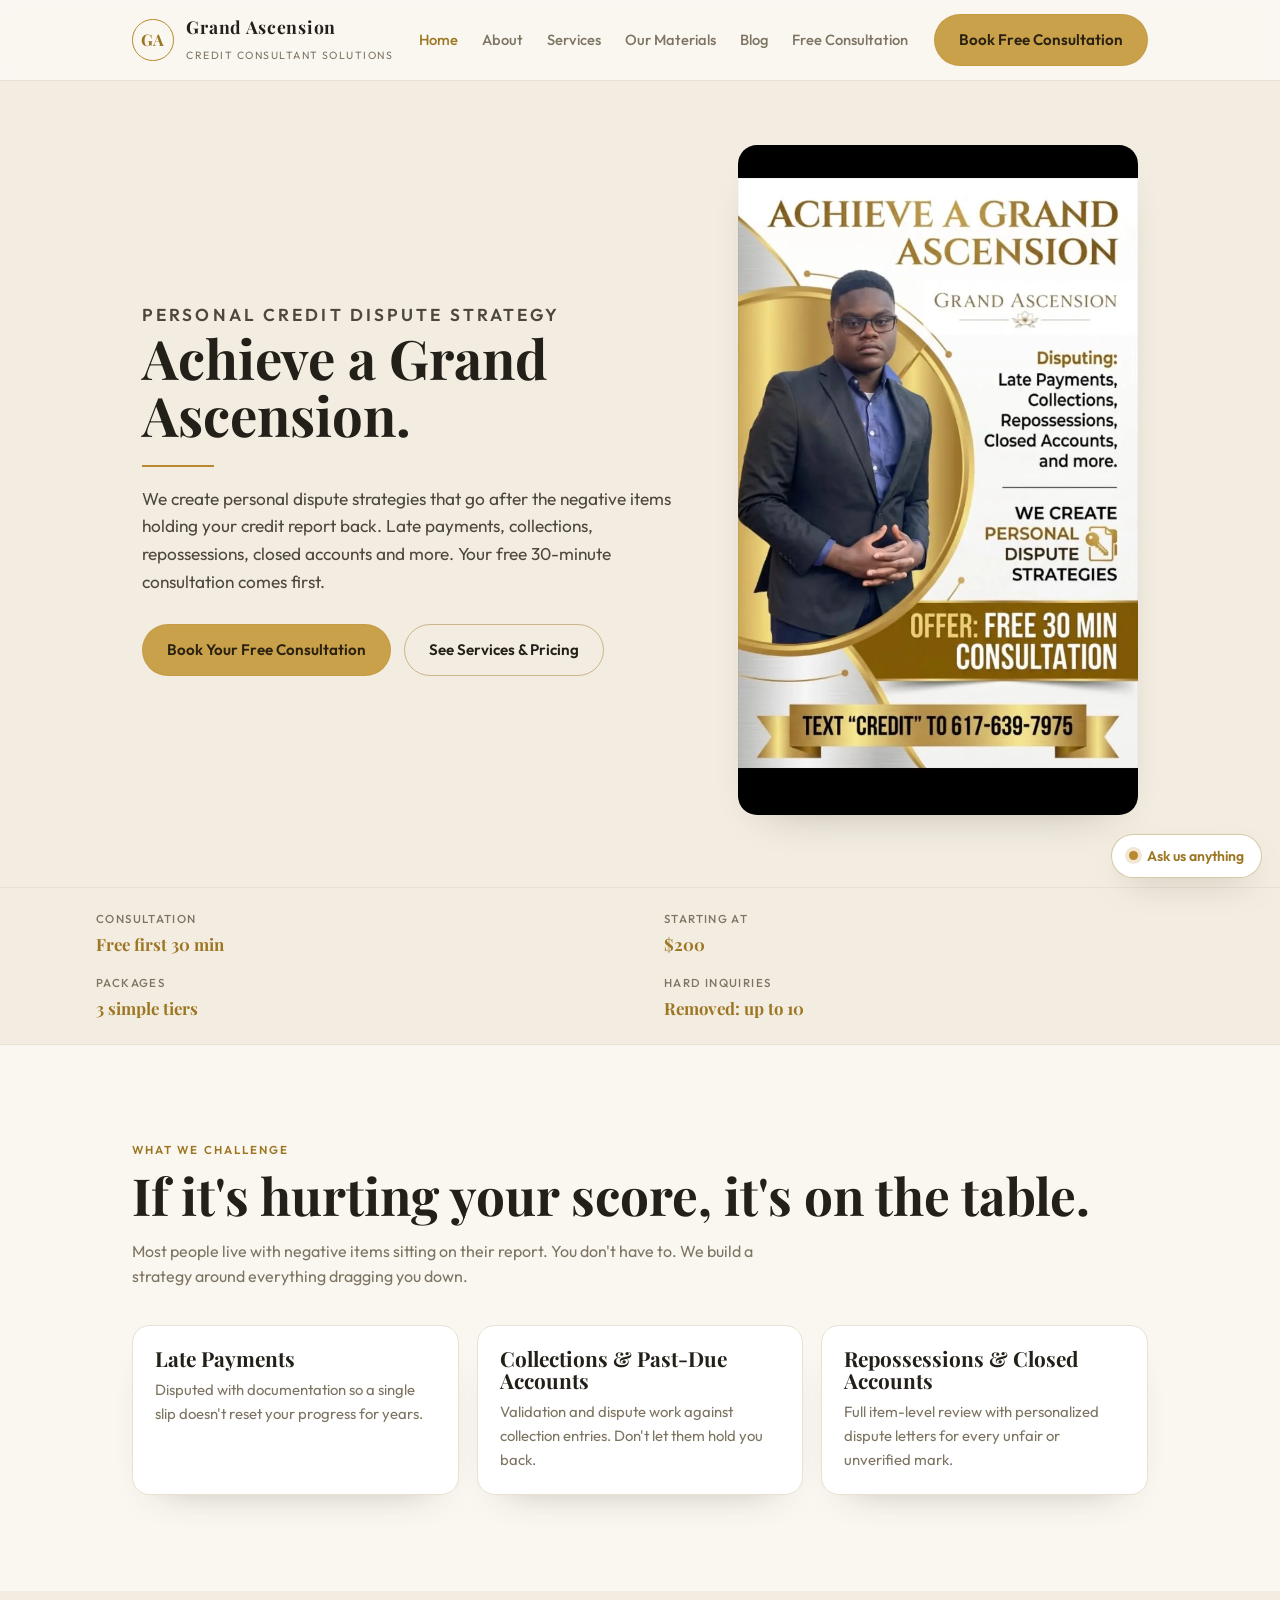
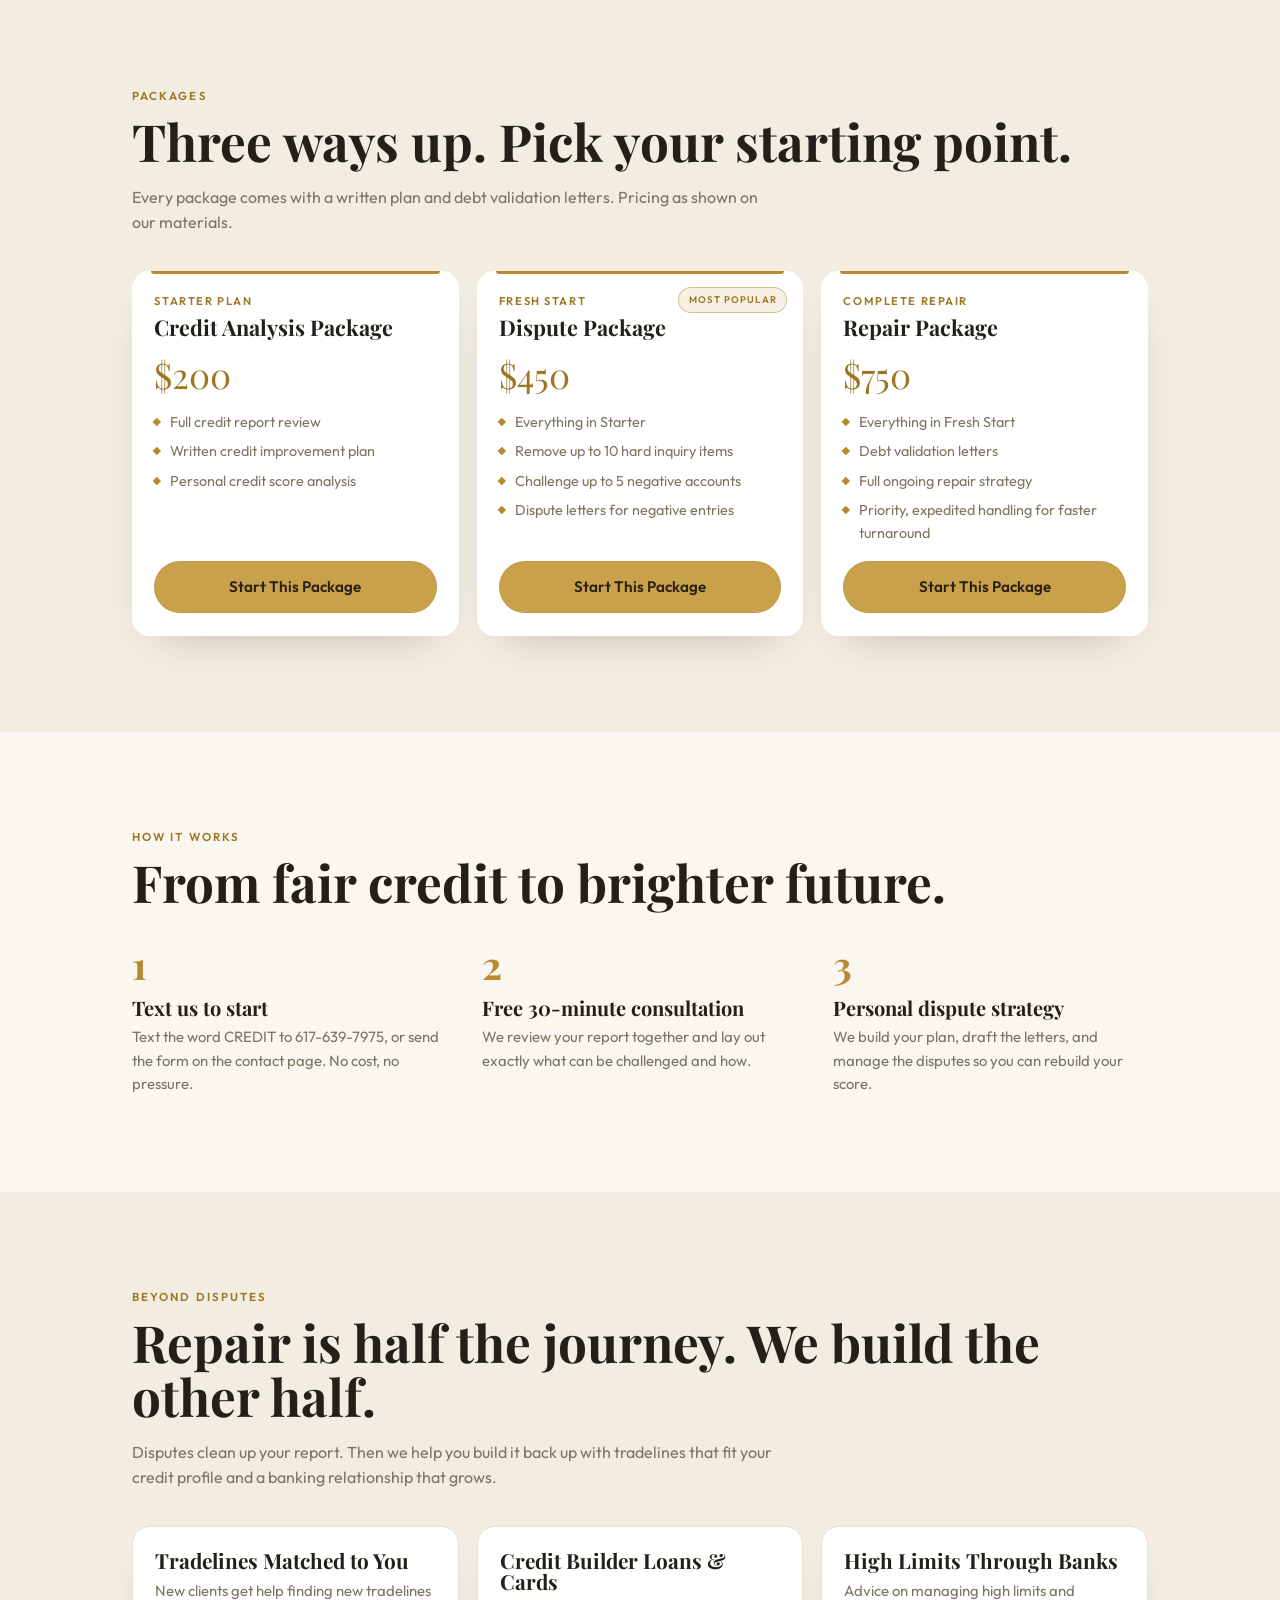
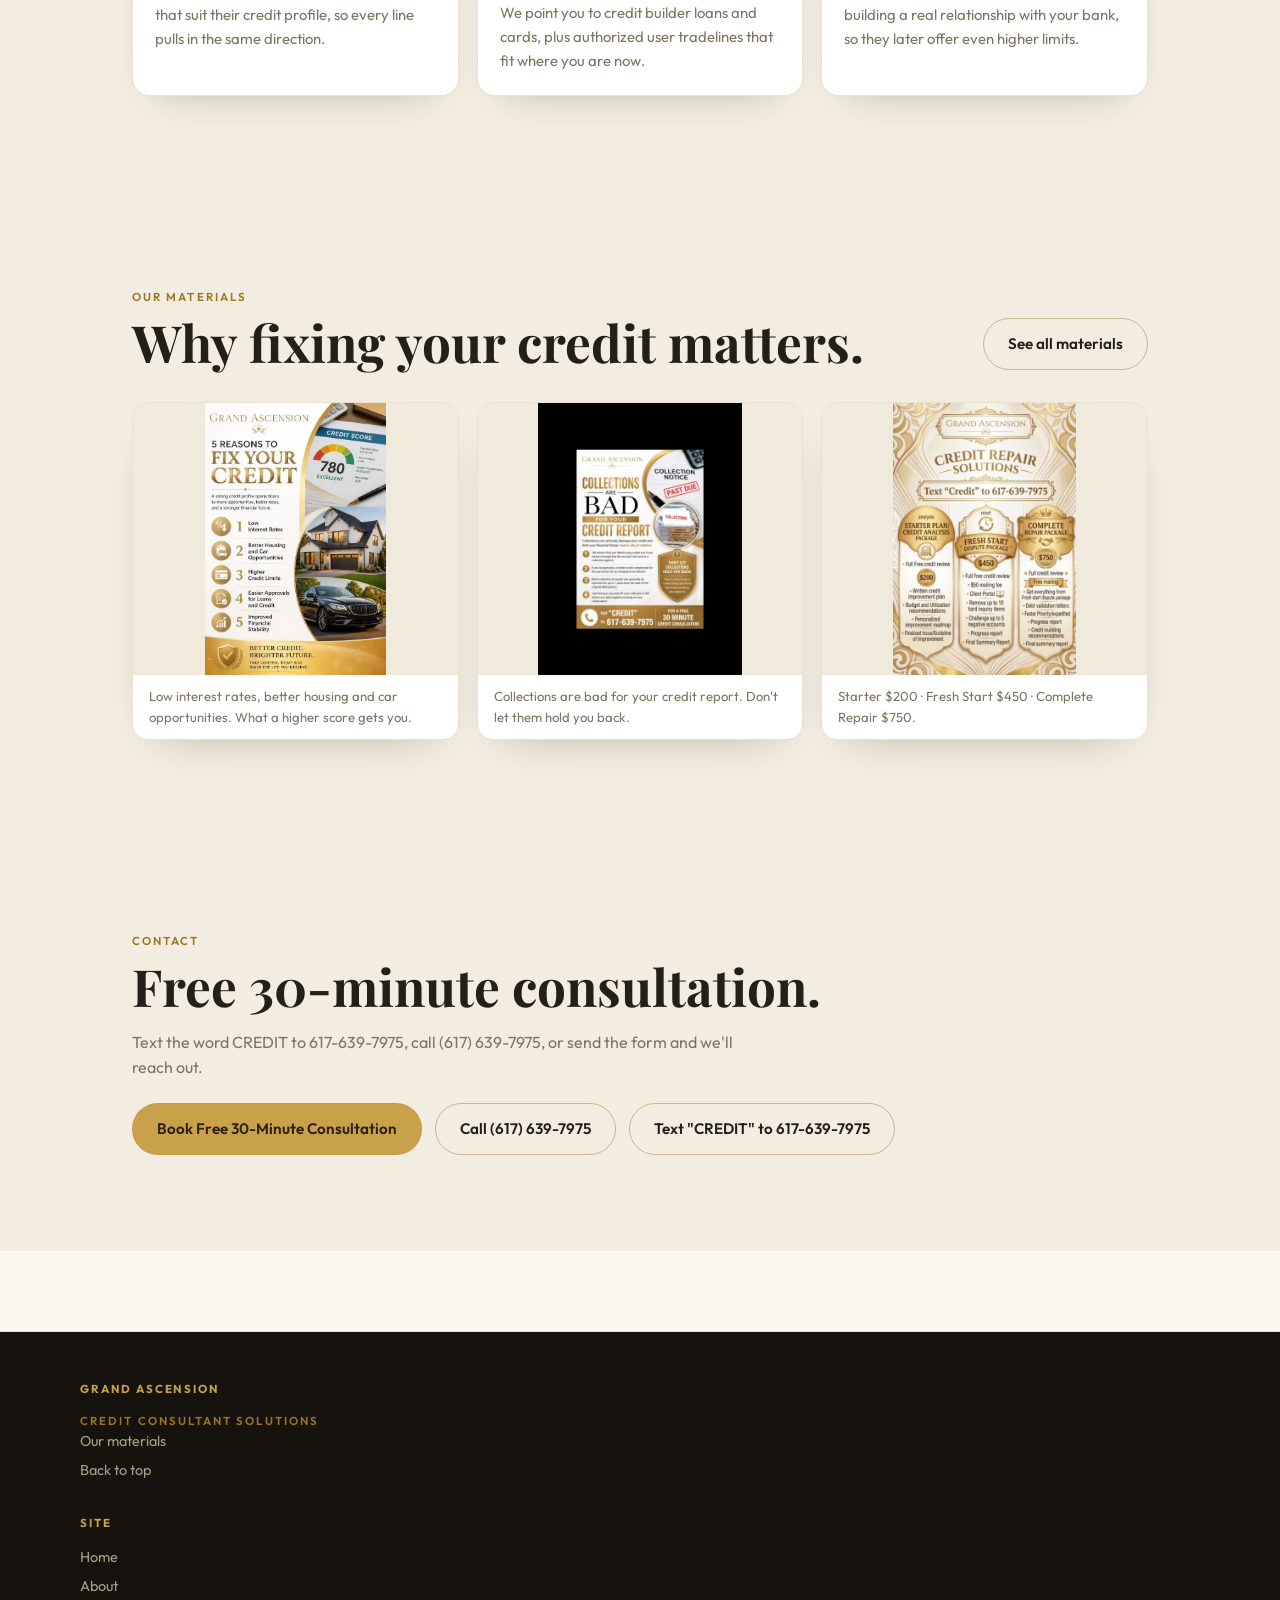
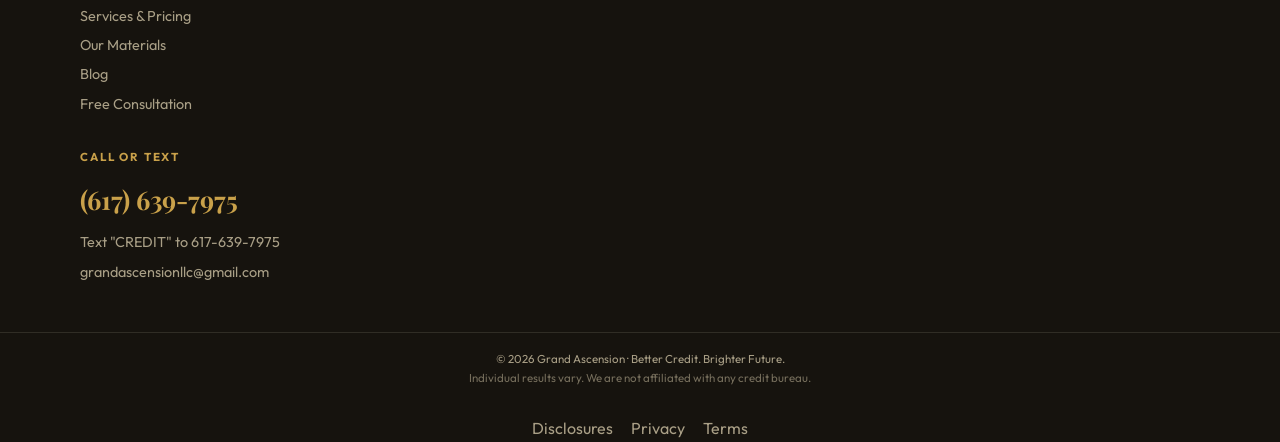
==== index.html @ 2d44d477 "Fresh Start: add Challenge up to 5 negative accounts (home, services, chat); fix work.html hero dims" ====
<!doctype html>
<html lang="en">
<head>
<meta charset="utf-8">
<meta name="viewport" content="width=device-width, initial-scale=1, viewport-fit=cover"><link rel="preload" as="image" href="assets/hero.webp" type="image/webp">
<title>Grand Ascension | Credit Consultant Solutions | Massachusetts</title>
<meta name="description" content="Better credit. Brighter future. Grand Ascension builds personal dispute strategies that remove late payments, collections, repossessions and closed accounts. Free 30-minute consultation.">
<meta property="og:title" content="Grand Ascension | Credit Consultant Solutions">
<meta property="og:description" content="Personal credit dispute strategies. Free 30-minute consultation. Just text CREDIT to 617-639-7975.">
<meta property="og:image" content="/assets/hero.jpg">
<link rel="icon" href='data:image/svg+xml,<svg xmlns="http://www.w3.org/2000/svg" viewBox="0 0 100 100"><text y=".9em" font-size="90">&#128179;</text></svg>'><meta name="theme-color" content="#faf7f1"><meta property="og:type" content="website"><meta property="og:url" content="https://ari-builds.github.io/grand-ascension/"><meta property="og:title" content="Grand Ascension | Credit Consultant Solutions | Massachusetts"><meta property="og:description" content="Personal credit dispute strategies. Free 30-minute consultation. Better Credit. Brighter Future."><meta property="og:image" content="https://ari-builds.github.io/grand-ascension/assets/hero.jpg"><link rel="canonical" href="https://ari-builds.github.io/grand-ascension/"><script type="application/ld+json">{"@context":"https://schema.org","@type":"FinancialService","name":"Grand Ascension","alternateName":"Grand Ascension Credit Consultant Solutions","url":"https://ari-builds.github.io/grand-ascension/","image":"https://ari-builds.github.io/grand-ascension/assets/hero.jpg","telephone":"+16176397975","email":"grandascensionllc@gmail.com","priceRange":"$$","areaServed":"Massachusetts","slogan":"Better Credit. Brighter Future.","founder":{"@type":"Person","name":"Jelinsky Alteus","jobTitle":"Credit & Funding Consultant"},"makesOffer":[{"@type":"Offer","name":"Starter Plan - Credit Analysis Package","price":"200","priceCurrency":"USD"},{"@type":"Offer","name":"Fresh Start Dispute Package","price":"450","priceCurrency":"USD"},{"@type":"Offer","name":"Complete Repair Package","price":"750","priceCurrency":"USD"}]}</script>
<link rel="preconnect" href="https://fonts.googleapis.com">
<link rel="preconnect" href="https://fonts.gstatic.com" crossorigin>
<link href="https://fonts.googleapis.com/css2?family=Playfair+Display:wght@600;700;800&family=Outfit:wght@400;500;600;700&display=swap" rel="stylesheet">
<link rel="stylesheet" href="assets/site.css">
</head>
<body>
<header>
  <div class="inner section">
    <a class="brand" href="index.html">
      <span class="logo">GA</span>
      <span>
        <span class="name">Grand Ascension</span><br>
        <span class="sub">Credit Consultant Solutions</span>
      </span>
    </a>
        <nav class="main">
      <a href="index.html" class="active">Home</a>
      <a href="about.html">About</a>
      <a href="services.html">Services</a>
      <a href="work.html">Our Materials</a>
      <a href="blog.html">Blog</a>
      <a href="https://calendly.com/grandascensionllc/30min" target="_blank" rel="noopener">Free Consultation</a>
    </nav>
    <a class="btn btn-gold head-cta" href="https://calendly.com/grandascensionllc/30min" target="_blank" rel="noopener">Book Free Consultation</a>
    <button id="rnmBtn" aria-label="Menu">&#9776;</button>
  </div>
</header>

<main>
  <section class="hero">
    <div class="hero-inner">
      <div class="hero-band">
        <p class="kicker">Personal Credit Dispute Strategy</p>
        <h1>Achieve a Grand Ascension.</h1>
        <p>We create personal dispute strategies that go after the negative items holding your credit report back. Late payments, collections, repossessions, closed accounts and more. Your free 30-minute consultation comes first.</p>
        <div class="cta">
          <a class="btn btn-gold" href="https://calendly.com/grandascensionllc/30min" target="_blank" rel="noopener">Book Your Free Consultation</a>
          <a class="btn btn-ghost" href="services.html">See Services &amp; Pricing</a>
        </div>
      </div>
      <div class="hero-poster">
        <picture><source srcset="assets/hero.webp" type="image/webp"><img src="assets/hero.jpg" width="750" height="1256" alt="Achieve a Grand Ascension. Grand Ascension credit dispute strategies in Massachusetts. We create personal dispute strategies. Free 30-minute consultation. Text CREDIT to 617-639-7975." fetchpriority="high"></picture>
      </div>
    </div>
  </section>

  <section class="stats">
    <div class="section grid">
      <div class="item"><span>Consultation</span>Free first 30 min</div>
      <div class="item"><span>Starting At</span>$200</div>
      <div class="item"><span>Packages</span>3 simple tiers</div>
      <div class="item"><span>Hard inquiries</span>Removed: up to 10</div>
    </div>
  </section>

  <section class="section-block">
    <div class="section">
      <p class="kicker">What We Challenge</p>
      <h2>If it's hurting your score, it's on the table.</h2>
      <p class="lead">Most people live with negative items sitting on their report. You don't have to. We build a strategy around everything dragging you down.</p>
      <div class="grid3">
        <div class="card"><h3>Late Payments</h3><p>Disputed with documentation so a single slip doesn't reset your progress for years.</p></div>
        <div class="card"><h3>Collections &amp; Past-Due Accounts</h3><p>Validation and dispute work against collection entries. Don't let them hold you back.</p></div>
        <div class="card"><h3>Repossessions &amp; Closed Accounts</h3><p>Full item-level review with personalized dispute letters for every unfair or unverified mark.</p></div>
      </div>
    </div>
  </section>

  <section class="section-block grey">
    <div class="section">
      <p class="kicker">Packages</p>
      <h2>Three ways up. Pick your starting point.</h2>
      <p class="lead">Every package comes with a written plan and debt validation letters. Pricing as shown on our materials.</p>
      <div class="grid3">
        <div class="price">
          <span class="tier">Starter Plan</span>
          <h3>Credit Analysis Package</h3>
          <div class="amount">$200</div>
          <ul>
            <li>Full credit report review</li>
            <li>Written credit improvement plan</li>
            <li>Personal credit score analysis</li>
          </ul>
          <a class="btn btn-gold" href="https://calendly.com/grandascensionllc/30min" target="_blank" rel="noopener">Start This Package</a>
        </div>
        <div class="price">
          <span class="tier-badge">Most popular</span><span class="tier">Fresh Start</span>
          <h3>Dispute Package</h3>
          <div class="amount">$450</div>
          <ul>
            <li>Everything in Starter</li>
            <li>Remove up to 10 hard inquiry items</li>
            <li>Challenge up to 5 negative accounts</li>
            <li>Dispute letters for negative entries</li>
          </ul>
          <a class="btn btn-gold" href="https://calendly.com/grandascensionllc/30min" target="_blank" rel="noopener">Start This Package</a>
        </div>
        <div class="price">
          <span class="tier">Complete Repair</span>
          <h3>Repair Package</h3>
          <div class="amount">$750</div>
          <ul>
            <li>Everything in Fresh Start</li>
            <li>Debt validation letters</li>
            <li>Full ongoing repair strategy</li>
            <li>Priority, expedited handling for faster turnaround</li>
          </ul>
          <a class="btn btn-gold" href="https://calendly.com/grandascensionllc/30min" target="_blank" rel="noopener">Start This Package</a>
        </div>
      </div>
    </div>
  </section>

  <section class="section-block">
    <div class="section">
      <p class="kicker">How It Works</p>
      <h2>From fair credit to brighter future.</h2>
      <div class="steps">
        <div class="step">
          <div class="num">1</div>
          <h3>Text us to start</h3>
          <p>Text the word CREDIT to 617-639-7975, or send the form on the contact page. No cost, no pressure.</p>
        </div>
        <div class="step">
          <div class="num">2</div>
          <h3>Free 30-minute consultation</h3>
          <p>We review your report together and lay out exactly what can be challenged and how.</p>
        </div>
        <div class="step">
          <div class="num">3</div>
          <h3>Personal dispute strategy</h3>
          <p>We build your plan, draft the letters, and manage the disputes so you can rebuild your score.</p>
        </div>
      </div>
    </div>
  </section>

  <section class="section-block grey">
    <div class="section">
      <p class="kicker">Beyond Disputes</p>
      <h2>Repair is half the journey. We build the other half.</h2>
      <p class="lead">Disputes clean up your report. Then we help you build it back up with tradelines that fit your credit profile and a banking relationship that grows.</p>
      <div class="grid3">
        <div class="card"><h3>Tradelines Matched to You</h3><p>New clients get help finding new tradelines that suit their credit profile, so every line pulls in the same direction.</p></div>
        <div class="card"><h3>Credit Builder Loans &amp; Cards</h3><p>We point you to credit builder loans and cards, plus authorized user tradelines that fit where you are now.</p></div>
        <div class="card"><h3>High Limits Through Banks</h3><p>Advice on managing high limits and building a real relationship with your bank, so they later offer even higher limits.</p></div>
      </div>
    </div>
  </section>

  <section class="section-block grey">
    <div class="section">
      <div class="work-head">
        <div>
          <p class="kicker">Our Materials</p>
          <h2>Why fixing your credit matters.</h2>
        </div>
        <a class="btn btn-ghost see-all-desktop" href="work.html">See all materials</a>
      </div>
      <div class="see-all-mobile">
        <a class="btn btn-ghost" href="work.html">See all materials</a>
      </div>
      <div class="work-grid">
        <figure>
          <picture><source srcset="assets/reasons.webp" type="image/webp"><img src="assets/reasons.jpg" width="509" height="766" alt="Grand Ascension reasons" loading="lazy" decoding="async"></picture>
          <figcaption>Low interest rates, better housing and car opportunities. What a higher score gets you.</figcaption>
        </figure>
        <figure>
          <picture><source srcset="assets/collections.webp" type="image/webp"><img src="assets/collections.jpg" width="960" height="1280" alt="Grand Ascension collections" loading="lazy" decoding="async"></picture>
          <figcaption>Collections are bad for your credit report. Don't let them hold you back.</figcaption>
        </figure>
        <figure>
          <picture><source srcset="assets/pricing.webp" type="image/webp"><img src="assets/pricing.jpg" width="864" height="1280" alt="Grand Ascension pricing" loading="lazy" decoding="async"></picture>
          <figcaption>Starter $200 &middot; Fresh Start $450 &middot; Complete Repair $750.</figcaption>
        </figure>
      </div>
    </div>
  </section>


  <section class="section-block grey">
    <div class="section">
      <p class="kicker">Contact</p>
      <h2>Free 30-minute consultation.</h2>
      <p class="lead">Text the word CREDIT to 617-639-7975, call (617) 639-7975, or send the form and we'll reach out.</p>
      <div class="cta" style="margin-top:1.4rem; display:flex; flex-wrap:wrap; gap:.8rem">
        <a class="btn btn-gold" href="https://calendly.com/grandascensionllc/30min" target="_blank" rel="noopener">Book Free 30-Minute Consultation</a>
        <a class="btn btn-ghost" href="tel:+16176397975">Call (617) 639-7975</a>
        <a class="btn btn-ghost" href="sms:+16176397975?&body=CREDIT">Text "CREDIT" to 617-639-7975</a>
      </div>
    </div>
  </section>
</main>

<footer>
  <div class="section footer-grid">
    <div>
      <h4>Grand Ascension</h4>
      <p class="kicker">Credit Consultant Solutions</p>
      <div class="links"><a href="work.html">Our materials</a><a href="#top">Back to top</a></div>
    </div>
    <div>
      <h4>Site</h4>
      <div class="links">
        <a href="index.html">Home</a>
        <a href="about.html">About</a>
        <a href="services.html">Services &amp; Pricing</a>
        <a href="work.html">Our Materials</a>
        <a href="blog.html">Blog</a>
        <a href="https://calendly.com/grandascensionllc/30min" target="_blank" rel="noopener">Free Consultation</a>
      </div>
    </div>
    <div>
      <h4>Call or text</h4>
      <a class="ftr-phone" href="tel:+16176397975">(617) 639-7975</a>
      <div class="links" style="margin-top:.7rem">
        <a href="sms:+16176397975?&body=CREDIT">Text "CREDIT" to 617-639-7975</a>
        <a href="mailto:grandascensionllc@gmail.com">grandascensionllc@gmail.com</a>
      </div>
    </div>
  </div>
  <div class="copy">&copy; <span id="year"></span> Grand Ascension &middot; Better Credit. Brighter Future.<br><span style="opacity:.65">Individual results vary. We are not affiliated with any credit bureau.</span></div>
  <div class="legal-links"><a href="disclosures.html">Disclosures</a><a href="privacy.html">Privacy</a><a href="terms.html">Terms</a></div>
</footer>

<div id="rnmMenu">
  <div class="menu-top">
    <div class="menu-brand">Grand Ascension<small>Credit Consultant Solutions</small></div>
    <button id="rnmClose" aria-label="Close">&times;</button>
  </div>
    <nav class="menu-nav">
    <a href="index.html" class="current">Home</a>
    <a href="about.html">About</a>
    <a href="services.html">Services</a>
    <a href="work.html">Our Materials</a>
    <a href="blog.html">Blog</a>
    <a href="contact.html">Free Consultation</a>
  </nav>
  <div class="menu-cta">
    <a class="btn btn-gold" href="tel:+16176397975">Call (617) 639-7975</a>
    <a class="btn btn-ghost" href="sms:+16176397975?&body=CREDIT">Text "CREDIT"</a>
  </div>
  <p class="menu-note">Free 30-minute consult &middot; Text the word CREDIT to 617-639-7975</p>
</div>



<script>
(function () {
  document.getElementById('year').textContent = new Date().getFullYear();
  var menu = document.getElementById('rnmMenu');
  document.getElementById('rnmBtn').addEventListener('click', function () {
    menu.classList.add('open');
    document.body.classList.add('rnm-locked');
  });
  document.getElementById('rnmClose').addEventListener('click', function () {
    menu.classList.remove('open');
    document.body.classList.remove('rnm-locked');
  });
  })();
</script>
<script src="assets/chat.js" defer></script>
</body>
</html>
---- assets/site.css ----
/* Grand Ascension — Credit Repair Solutions
   Light premium design system, mobile-first. Warm ivory + gold, minimal gradients. */

:root {
  --bg: #faf7f1;
  --bg-2: #f2ece1;
  --paper: #ffffff;
  --bg-3: #16130e;
  --line: #e8e0d1;
  --line-soft: #efe8da;
  --gold: #b8892e;
  --gold-2: #9c7622;
  --gold-solid: #c9a14a;
  --gold-solid-2: #d8b260;
  --gold-soft: rgba(185, 137, 46, .13);
  --purple: #7a5cd6;
  --ink: #232019;
  --muted: #7d7462;
  --shadow: 0 18px 42px -30px rgba(60, 50, 30, .45);
}

* { box-sizing: border-box; }
html { -webkit-text-size-adjust: 100%; scroll-behavior: smooth; }
body {
  margin: 0;
  background: var(--bg);
  color: var(--ink);
  font-family: "Outfit", system-ui, sans-serif;
  font-size: 16px;
  line-height: 1.6;
}
img { max-width: 100%; display: block; }
a { color: inherit; text-decoration: none; }
h1, h2, h3 { font-family: "Playfair Display", Georgia, serif; margin: 0; line-height: 1.05; }

.section { max-width: 1120px; margin: 0 auto; padding-left: clamp(1.5rem, 6vw, 3.25rem); padding-right: clamp(1.5rem, 6vw, 3.25rem); }
.kicker {
  font-family: "Outfit", sans-serif;
  text-transform: uppercase;
  letter-spacing: .18em;
  font-size: .72rem;
  color: var(--gold-2);
  font-weight: 600;
  margin: 0;
}

.btn {
  display: inline-flex;
  align-items: center;
  justify-content: center;
  border-radius: 9999px;
  padding: .8rem 1.5rem;
  font-weight: 600;
  font-size: .95rem;
  font-family: "Outfit", sans-serif;
  border: 1px solid transparent;
  cursor: pointer;
  transition: transform .15s ease, background .15s ease, color .15s ease;
}
.btn:active { transform: scale(.98); }
.btn-gold { background: var(--gold-solid); color: #2b2110; border: 1px solid rgba(184, 137, 46, .3); }
.btn-gold:hover { background: var(--gold-solid-2); }
.btn-ghost { border-color: rgba(156, 118, 34, .45); color: var(--ink); background: transparent; }
.btn-ghost:hover { border-color: var(--gold-2); color: var(--gold-2); }

/* Header */
header {
  position: sticky;
  top: 0;
  z-index: 50;
  border-bottom: 1px solid var(--line);
  background: rgba(250, 247, 241, .9);
  backdrop-filter: blur(10px);
}
header .inner { display: flex; align-items: center; justify-content: space-between; gap: 1rem; padding-top: .8rem; padding-bottom: .8rem; }
.brand { display: flex; align-items: center; gap: .8rem; }
.brand .logo {
  width: 2.6rem; height: 2.6rem; border-radius: 50%;
  display: flex; align-items: center; justify-content: center;
  font-weight: 700; font-size: 1rem; background: var(--bg);
  border: 1px solid var(--gold); color: var(--gold-2);
  font-family: "Playfair Display", serif;
}
.brand .name { font-family: "Playfair Display", serif; font-weight: 700; font-size: 1.1rem; letter-spacing: .04em; }
.brand .sub { font-size: .66rem; text-transform: uppercase; letter-spacing: .14em; color: var(--muted); margin-top: .1rem; }
nav.main { display: none; gap: 1.5rem; font-size: .92rem; font-weight: 500; color: var(--muted); }
nav.main a:hover, nav.main a.active { color: var(--gold-2); }
.head-cta { display: none; }
#rnmBtn {
  display: inline-flex; align-items: center; justify-content: center;
  background: var(--paper); border: 1px solid var(--line); border-radius: .8rem;
  color: var(--ink); cursor: pointer;
  min-width: 3rem; height: 3rem; font-size: 1.35rem; line-height: 1; padding: 0 .2rem;
  -webkit-tap-highlight-color: transparent;
}
#rnmBtn:active { border-color: var(--gold-2); }

/* Hero */
.hero { background: var(--bg-2); }
.hero-inner { max-width: 1100px; margin: 0 auto; padding: 3rem clamp(1.5rem, 6vw, 3.25rem) 3.5rem; display: grid; gap: 2rem; }
.hero-poster { display: flex; justify-content: center; }
.hero-poster img {
  width: 100%;
  max-width: min(92vw, 560px);
  height: auto;
  border-radius: 1.2rem;
  box-shadow: var(--shadow);
}
.hero-band { text-align: left; animation: heroUp .7s ease both; }
@keyframes heroUp { from { opacity: 0; transform: translateY(14px); } to { opacity: 1; transform: none; } }
@media (prefers-reduced-motion: reduce) { .hero-band { animation: none; } }
.hero-band .kicker { margin-left: 0; }
.hero-band h1 { font-size: clamp(2.4rem, 8vw, 3.4rem); max-width: 16ch; margin: 0; color: var(--ink); }
.hero-band h1::after { content: ""; display: block; width: 4.5rem; height: 2px; background: var(--gold); margin: 1.4rem 0 0; }
.hero-band p { margin: 1.1rem 0 0; max-width: 36rem; font-size: 1.08rem; color: #4d473c; }
.hero-band .cta { margin-top: 1.8rem; display: flex; flex-wrap: wrap; gap: .8rem; justify-content: flex-start; }
.hero-band .cta .btn { flex: 1 1 auto; }
@media (min-width: 768px) {
  .hero-inner { grid-template-columns: 1fr 400px; align-items: center; gap: 2.5rem; padding: 4rem clamp(1.5rem, 6vw, 3.25rem) 4.5rem; }
  .hero-poster img { max-width: 400px; }
  .hero-band { text-align: left; }
  .hero-band h1 { margin: 0; }
  .hero-band h1::after { margin: 1.4rem 0 0; }
  .hero-band p { margin: 1.1rem 0 0; }
  .hero-band .cta { justify-content: flex-start; }
  .hero-band .cta .btn { flex: 0 0 auto; }
}

/* Stats */
.stats { border-top: 1px solid var(--line); border-bottom: 1px solid var(--line); background: var(--bg-2); }
.stats .grid { display: grid; grid-template-columns: repeat(2, 1fr); gap: 1rem 2rem; padding: 1.4rem 0 1.4rem 1rem; }
.stats .item { font-family: "Playfair Display", serif; font-weight: 700; font-size: 1.05rem; color: var(--gold-2); }
.stats .item span { display: block; font-family: "Outfit", sans-serif; font-size: .72rem; font-weight: 500; color: var(--muted); text-transform: uppercase; letter-spacing: .12em; margin-bottom: .15rem; }

.section-block { padding: 4.5rem 0; }
.section-block h2 { font-size: clamp(2rem, 6vw, 3.2rem); margin-top: .6rem; }
.section-block .lead { color: var(--muted); max-width: 40rem; margin-top: 1rem; }
.grey { background: var(--bg-2); }

/* Cards */
.grid3 { display: grid; gap: 1.1rem; margin-top: 2.2rem; }
.grid4 { display: grid; gap: 1.1rem; margin-top: 2.2rem; }
.card { border: 1px solid var(--line); border-radius: 1.1rem; background: var(--paper); padding: 1.4rem; transition: transform .22s ease, box-shadow .22s ease; box-shadow: var(--shadow); }
.card:hover { transform: translateY(-4px); }
.card h3 { font-size: 1.3rem; }
.card p { color: var(--muted); font-size: .93rem; margin: .5rem 0 0; }

/* Pricing */
.price { position: relative; border: 1px solid var(--line-strong); border-radius: 1.1rem; background: var(--paper); padding: 1.4rem; display: flex; flex-direction: column; transition: transform .22s ease, box-shadow .22s ease; box-shadow: var(--shadow); }
.price:hover { transform: translateY(-4px); }
.price::before { content: ""; position: absolute; top: 0; left: 1.2rem; right: 1.2rem; height: 3px; background: var(--gold); border-radius: 0 0 .3rem .3rem; }
.tier-badge { position: absolute; top: 1rem; right: 1rem; font-family: "Outfit", sans-serif; font-size: .6rem; font-weight: 600; letter-spacing: .12em; text-transform: uppercase; color: var(--gold-2); background: var(--gold-soft); border: 1px solid rgba(184, 137, 46, .45); border-radius: 9999px; padding: .28rem .6rem; }
.price .tier { text-transform: uppercase; letter-spacing: .14em; font-size: .7rem; color: var(--gold-2); font-weight: 600; }
.price h3 { margin-top: .3rem; font-size: 1.35rem; }
.price .amount { font-family: "Playfair Display", serif; font-size: 2.2rem; color: var(--gold-2); margin: .5rem 0; }
.price ul { list-style: none; margin: 0 0 1rem; padding: 0; display: grid; gap: .4rem; }
.price li { font-size: .9rem; color: var(--muted); padding-left: 1rem; position: relative; }
.price li::before { content: ""; position: absolute; left: 0; top: .55em; width: .35rem; height: .35rem; background: var(--gold); transform: rotate(45deg); }
.price .btn { margin-top: auto; }

/* Steps */
.steps { display: grid; gap: 2.2rem; margin-top: 2.2rem; counter-reset: step; }
.step .num { font-family: "Playfair Display", serif; font-size: 2.4rem; font-weight: 700; color: var(--gold); line-height: 1; margin-bottom: .9rem; }
.step h3 { margin: 0 0 .4rem; font-size: 1.25rem; }
.step p { margin: 0; color: var(--muted); font-size: .93rem; }

/* Work */
.work-head { display: flex; align-items: flex-end; justify-content: space-between; gap: 1rem; }
.work-grid { display: grid; gap: 1.1rem; margin-top: 2rem; }
.work-grid figure { margin: 0; border-radius: 1rem; overflow: hidden; border: 1px solid var(--line); background: var(--paper); box-shadow: var(--shadow); }
.work-grid img { width: 100%; height: 17rem; object-fit: contain; object-position: center; background: #efeadc; }
.work-grid figure:hover img { transform: scale(1.015); }
.work-grid figcaption { padding: .7rem 1rem; font-size: .82rem; color: var(--muted); }
.see-all-mobile { display: inline-flex; margin-top: 1.6rem; }
.see-all-desktop { display: none; }

/* About */
.about-grid { display: grid; gap: 1.6rem; margin-top: 2rem; align-items: center; }
.about-grid img { border-radius: 1.2rem; width: 100%; height: auto; object-fit: contain; object-position: top; background: var(--bg-2); }
.about-grid p { color: var(--muted); margin: .8rem 0 0; }
.chip {
  display: inline-block; border: 1px solid rgba(184, 137, 46, .4); color: var(--gold-2);
  border-radius: 9999px; padding: .3rem .8rem; font-size: .72rem; letter-spacing: .08em;
  text-transform: uppercase; margin-top: 1.2rem; font-family: "Outfit", sans-serif; font-weight: 600;
}

/* About page */
.about-block h2 { margin-top: .4rem; }
.about-block p { color: var(--muted); margin: 1.1rem 0 0; }
.about-block .run-in { font-family: "Playfair Display", serif; font-size: 1.3rem; font-weight: 600; color: var(--ink); line-height: 1.5; }
.about-block .chip { margin-top: 1.6rem; }

/* Blog coming soon */
.soon { text-align: center; padding: 3.5rem 1.5rem; }
.soon p { max-width: 34rem; margin: .8rem auto 0; }

/* Contact */
.contact-grid { display: grid; gap: 2.5rem; margin-top: 2rem; }
.big-phone { font-family: "Playfair Display", serif; font-weight: 700; color: var(--gold-2); font-size: clamp(2rem, 7vw, 3.2rem); display: block; margin-top: 1.2rem; }
.contact-grid .cta { display: flex; flex-wrap: wrap; gap: .7rem; margin-top: 1.4rem; }
form { display: grid; gap: 1rem; }
form label { font-family: "Outfit", sans-serif; color: var(--ink); font-size: .9rem; display: block; margin-bottom: .4rem; font-weight: 600; }
input, select, textarea {
  font: inherit; color: var(--ink); background: var(--paper);
  border: 1px solid var(--line); border-radius: .7rem; width: 100%;
  padding: .8rem .9rem;
}
input:focus, select:focus, textarea:focus, .rnm-shell:focus-within { outline: 2px solid var(--gold); outline-offset: 1px; }
.two { display: grid; gap: 1rem; grid-template-columns: 1fr; }

/* Form photo shell (attach +) */
.rnm-shell { display: flex; flex-direction: column; gap: .45rem; padding: .8rem .9rem; background: var(--paper); border: 1px solid var(--line); border-radius: .7rem; width: 100%; }
.rnm-shell textarea { border: 0; padding: 0; background: transparent; border-radius: 0; resize: none; overflow-y: auto; min-height: 6.5rem; max-height: 14rem; line-height: 1.45; }
.rnm-shell textarea:focus { outline: none; }
.rnm-tools { display: flex; align-items: center; gap: .7rem; }
.rnm-hint { font-size: .78rem; color: var(--muted); }
.rnm-add { display: inline-flex; align-items: center; justify-content: center; width: 3.25rem; height: 3.25rem; border-radius: 9999px; border: 2px solid var(--gold); background: var(--gold-soft); color: var(--gold-2); cursor: pointer; flex-shrink: 0; transition: transform .15s ease, background .15s ease; }
.rnm-add:hover { transform: scale(1.05); background: var(--gold); color: #fff; }
#rnmPreviews { display: flex; flex-wrap: wrap; gap: .6rem; }
.rnm-thumb { position: relative; width: 4.5rem; height: 4.5rem; border-radius: .6rem; overflow: hidden; border: 1px solid var(--line); }
.rnm-thumb img { width: 100%; height: 100%; object-fit: contain; background: var(--bg-2); }
.rnm-del { position: absolute; top: .2rem; right: .2rem; width: 1.3rem; height: 1.3rem; border-radius: 9999px; background: rgba(0, 0, 0, .7); color: #fff; border: 0; cursor: pointer; font-size: .8rem; line-height: 1; display: flex; align-items: center; justify-content: center; }

form .btn { width: 100%; }
form .note { font-size: .82rem; color: var(--muted); margin: 0; }

/* Footer (dark anchor, premium contrast) */
footer { margin-top: 5rem; border-top: 1px solid var(--line); background: var(--bg-3); color: #e9e2cd; }
.footer-grid { display: grid; gap: 2rem; padding: 3rem 0; }
footer h4 { font-family: "Outfit", sans-serif; text-transform: uppercase; letter-spacing: .16em; font-size: .72rem; color: var(--gold-solid); margin: 0 0 .8rem; }
footer .links { display: flex; flex-direction: column; gap: .4rem; font-size: .9rem; color: #a99f86; }
footer .links a:hover { color: var(--gold-solid-2); }
footer .ftr-phone { font-family: "Playfair Display", serif; font-size: 1.6rem; font-weight: 700; color: var(--gold-solid); }
footer .copy { border-top: 1px solid rgba(233, 226, 205, .12); padding: 1.1rem; text-align: center; font-size: .72rem; color: #a99f86; }
footer .legal-links { margin-top: .7rem; display: flex; flex-wrap: wrap; gap: .2rem 1.1rem; justify-content: center; }
footer .legal-links a { color: #a99f86; }
footer .legal-links a:hover { color: var(--gold-solid-2); }

/* Legal pages */
.legal { max-width: 46rem; }
.legal h2 { font-size: 1.45rem; margin: 2.2rem 0 0; }
.legal h2:first-of-type { margin-top: 1.6rem; }
.legal h3 { font-size: 1.05rem; margin: 1.4rem 0 .3rem; }
.legal p, .legal li { color: var(--muted); font-size: .95rem; }
.legal ul { margin: .6rem 0 0; padding-left: 1.15rem; }
.legal li { margin: .35rem 0; }
.legal .fine { font-size: .78rem; }

/* Full-screen mobile menu */
#rnmMenu {
  position: fixed; inset: 0; z-index: 90; background: rgba(250, 247, 241, .98);
  display: flex; flex-direction: column; padding: 1.25rem 1.5rem calc(1.5rem + env(safe-area-inset-bottom));
  transform: translateY(-100%); transition: transform .28s ease; visibility: hidden;
}
#rnmMenu.open { transform: translateY(0); visibility: visible; }
#rnmMenu .menu-top { display: flex; align-items: center; justify-content: space-between; margin-bottom: 2.5rem; }
#rnmMenu .menu-brand { font-family: "Playfair Display", serif; font-weight: 700; font-size: 1.05rem; }
#rnmMenu .menu-brand small { display: block; font-family: "Outfit", sans-serif; font-size: .64rem; letter-spacing: .14em; text-transform: uppercase; color: var(--muted); margin-top: .2rem; }
#rnmClose { width: 3rem; height: 3rem; border: 1px solid var(--line); border-radius: .8rem; background: var(--paper); color: var(--gold-2); font-size: 1.5rem; line-height: 1; cursor: pointer; }
#rnmMenu .menu-nav { display: flex; flex-direction: column; }
#rnmMenu .menu-nav a {
  font-family: "Playfair Display", serif; font-size: 1.5rem; font-weight: 700; color: var(--ink);
  padding: .8rem 0; border-bottom: 1px solid var(--line); transition: transform .18s ease, color .18s ease;
}
#rnmMenu .menu-nav a:hover { color: var(--gold-2); transform: translateX(6px); }
#rnmMenu .menu-nav a.current { color: var(--gold-2); }
#rnmMenu .menu-cta { margin-top: 2.2rem; display: grid; grid-template-columns: 1fr 1fr; gap: .7rem; }
#rnmMenu .menu-cta .btn { padding: .8rem 0; }
#rnmMenu .menu-note { margin-top: 1.2rem; font-size: .74rem; color: var(--muted); text-align: center; }
body.rnm-locked { overflow: hidden; }

/* Desktop */
@media (min-width: 768px) {
  nav.main { display: flex; }
  #rnmBtn { display: none; }
  .head-cta { display: inline-flex; gap: .5rem; }
  .section-block { padding: 6rem 0; }
  .grid3 { grid-template-columns: repeat(3, 1fr); }
  .grid4 { grid-template-columns: repeat(4, 1fr); }
  .work-grid { grid-template-columns: repeat(3, 1fr); }
  .steps { grid-template-columns: repeat(3, 1fr); }
  .about-grid { grid-template-columns: 1fr 1fr; }
  .contact-grid { grid-template-columns: 1fr 1fr; }
  .two { grid-template-columns: 1fr 1fr; }
  .hero-band .cta .btn { flex: 0 0 auto; }
  .see-all-mobile { display: none; }
  .see-all-desktop { display: inline-flex; }
}
@media (max-width: 767px) {
  .stats .grid { grid-template-columns: repeat(2, 1fr); }
  .rnm-add { width: 3.5rem; height: 3.5rem; }
  .rnm-thumb { width: 5.25rem; height: 5.25rem; }
  .works-grid img { height: auto; }
}

/* ------------------------------------------------------------------ */
/* Golden Ascension chat widget (light) */
/* ------------------------------------------------------------------ */
#gaChatOpen {
  position: fixed; right: 1.1rem; bottom: 1.2rem; z-index: 72;
  display: inline-flex; align-items: center; gap: .55rem;
  border: 1px solid rgba(156, 118, 34, .4); border-radius: 9999px;
  background: var(--paper); color: var(--gold-2);
  padding: .75rem 1.1rem; font-family: "Outfit", sans-serif; font-weight: 600; font-size: .88rem; cursor: pointer;
  box-shadow: 0 14px 34px -18px rgba(60, 50, 30, .55); -webkit-tap-highlight-color: transparent;
  transition: transform .18s ease;
}
#gaChatOpen:hover { transform: translateY(-2px); }
#gaChatOpen .dot { width: .55rem; height: .55rem; border-radius: 50%; background: var(--gold); box-shadow: 0 0 0 4px rgba(184, 137, 46, .2); }

#gaChat {
  position: fixed; right: 1rem; bottom: 1rem; left: 1rem; z-index: 95;
  display: none; flex-direction: column; height: min(78vh, 560px);
  border: 1px solid var(--line); border-radius: 1.1rem; overflow: hidden;
  background: var(--paper); box-shadow: 0 24px 60px -24px rgba(60, 50, 30, .5);
}
#gaChat.open { display: flex; }
#gaChat .ga-head {
  display: flex; align-items: center; justify-content: space-between; gap: .6rem;
  padding: .9rem 1rem; background: var(--bg-2); border-bottom: 1px solid var(--line);
}
#gaChat .ga-head .ga-id { display: flex; align-items: center; gap: .65rem; }
#gaChat .ga-head .av { width: 2.1rem; height: 2.1rem; border-radius: 50%; border: 1px solid var(--gold); display: flex; align-items: center; justify-content: center; font-family: "Playfair Display", serif; font-weight: 700; color: var(--gold-2); background: var(--gold-soft); }
#gaChat .ga-head .ga-who b { font-size: .92rem; display: block; }
#gaChat .ga-head .ga-who span { font-size: .7rem; color: var(--muted); }
#gaChat .ga-close { width: 2.4rem; height: 2.4rem; border: 1px solid var(--line); border-radius: .7rem; background: var(--paper); color: var(--gold-2); font-size: 1.2rem; line-height: 1; cursor: pointer; }
#gaChat .ga-body { flex: 1; overflow-y: auto; padding: 1rem; display: flex; flex-direction: column; gap: .6rem; }
#gaChat .ga-body::-webkit-scrollbar { width: 6px; }
#gaChat .ga-body::-webkit-scrollbar-thumb { background: rgba(156, 118, 34, .3); border-radius: 99px; }
.ga-bubble { max-width: 85%; padding: .62rem .85rem; border-radius: .9rem; font-size: .9rem; line-height: 1.5; white-space: pre-line; }
.ga-bot { align-self: flex-start; background: var(--bg-2); border: 1px solid var(--line); color: var(--ink); border-bottom-left-radius: .3rem; }
.ga-user { align-self: flex-end; background: var(--gold-solid); color: #2b2110; border-bottom-right-radius: .3rem; font-weight: 500; }
.ga-bubble a { color: var(--gold-2); text-decoration: underline; text-underline-offset: 2px; }
.ga-user a { color: #2b2110; text-decoration: none; }
.ga-chips { display: flex; flex-wrap: wrap; gap: .45rem; padding: .2rem 0 0; }
.ga-chip {
  font-family: "Outfit", sans-serif; font-size: .76rem; font-weight: 600; color: var(--gold-2);
  background: transparent; border: 1px solid rgba(156, 118, 34, .45); border-radius: 9999px;
  padding: .42rem .8rem; min-height: 2.5rem; display: inline-flex; align-items: center; justify-content: center;
  cursor: pointer; -webkit-tap-highlight-color: transparent;
  transition: background .15s ease, color .15s ease, border-color .15s ease;
}
.ga-chip:hover { background: var(--gold-solid); color: #2b2110; border-color: var(--gold-solid); }
.ga-chip:active { background: var(--gold-2); color: #fff; }
.ga-act { display: flex; flex-wrap: wrap; gap: .5rem; margin-top: .1rem; }
.ga-act .btn { padding: .6rem .95rem; font-size: .8rem; min-height: 2.6rem; display: inline-flex; align-items: center; justify-content: center; }
#gaChat .ga-in {
  display: flex; gap: .5rem; padding: .7rem; border-top: 1px solid var(--line); background: var(--bg-2);
}
#gaChat .ga-in input {
  flex: 1; border: 1px solid var(--line); border-radius: .7rem; background: var(--paper);
  color: var(--ink); padding: .6rem .8rem; font-size: .9rem;
}
#gaChat .ga-in button {
  border: 1px solid var(--gold-solid); background: var(--gold-solid); color: #2b2110; border-radius: .7rem;
  padding: 0 1rem; font-weight: 700; cursor: pointer; font-size: 1rem;
}
.ga-typing { align-self: flex-start; display: inline-flex; gap: .22rem; padding: .7rem .9rem; }
.ga-typing i { width: .35rem; height: .35rem; border-radius: 50%; background: var(--gold-2); animation: ga-blink 1s infinite; }
.ga-typing i:nth-child(2) { animation-delay: .18s; }
.ga-typing i:nth-child(3) { animation-delay: .36s; }
@keyframes ga-blink { 0%, 80%, 100% { opacity: .25; } 40% { opacity: 1; } }
@media (min-width: 768px) {
  #gaChat { left: auto; right: 1.2rem; bottom: 1.2rem; width: 24rem; }
  #gaChatOpen { bottom: 1.4rem; }
}
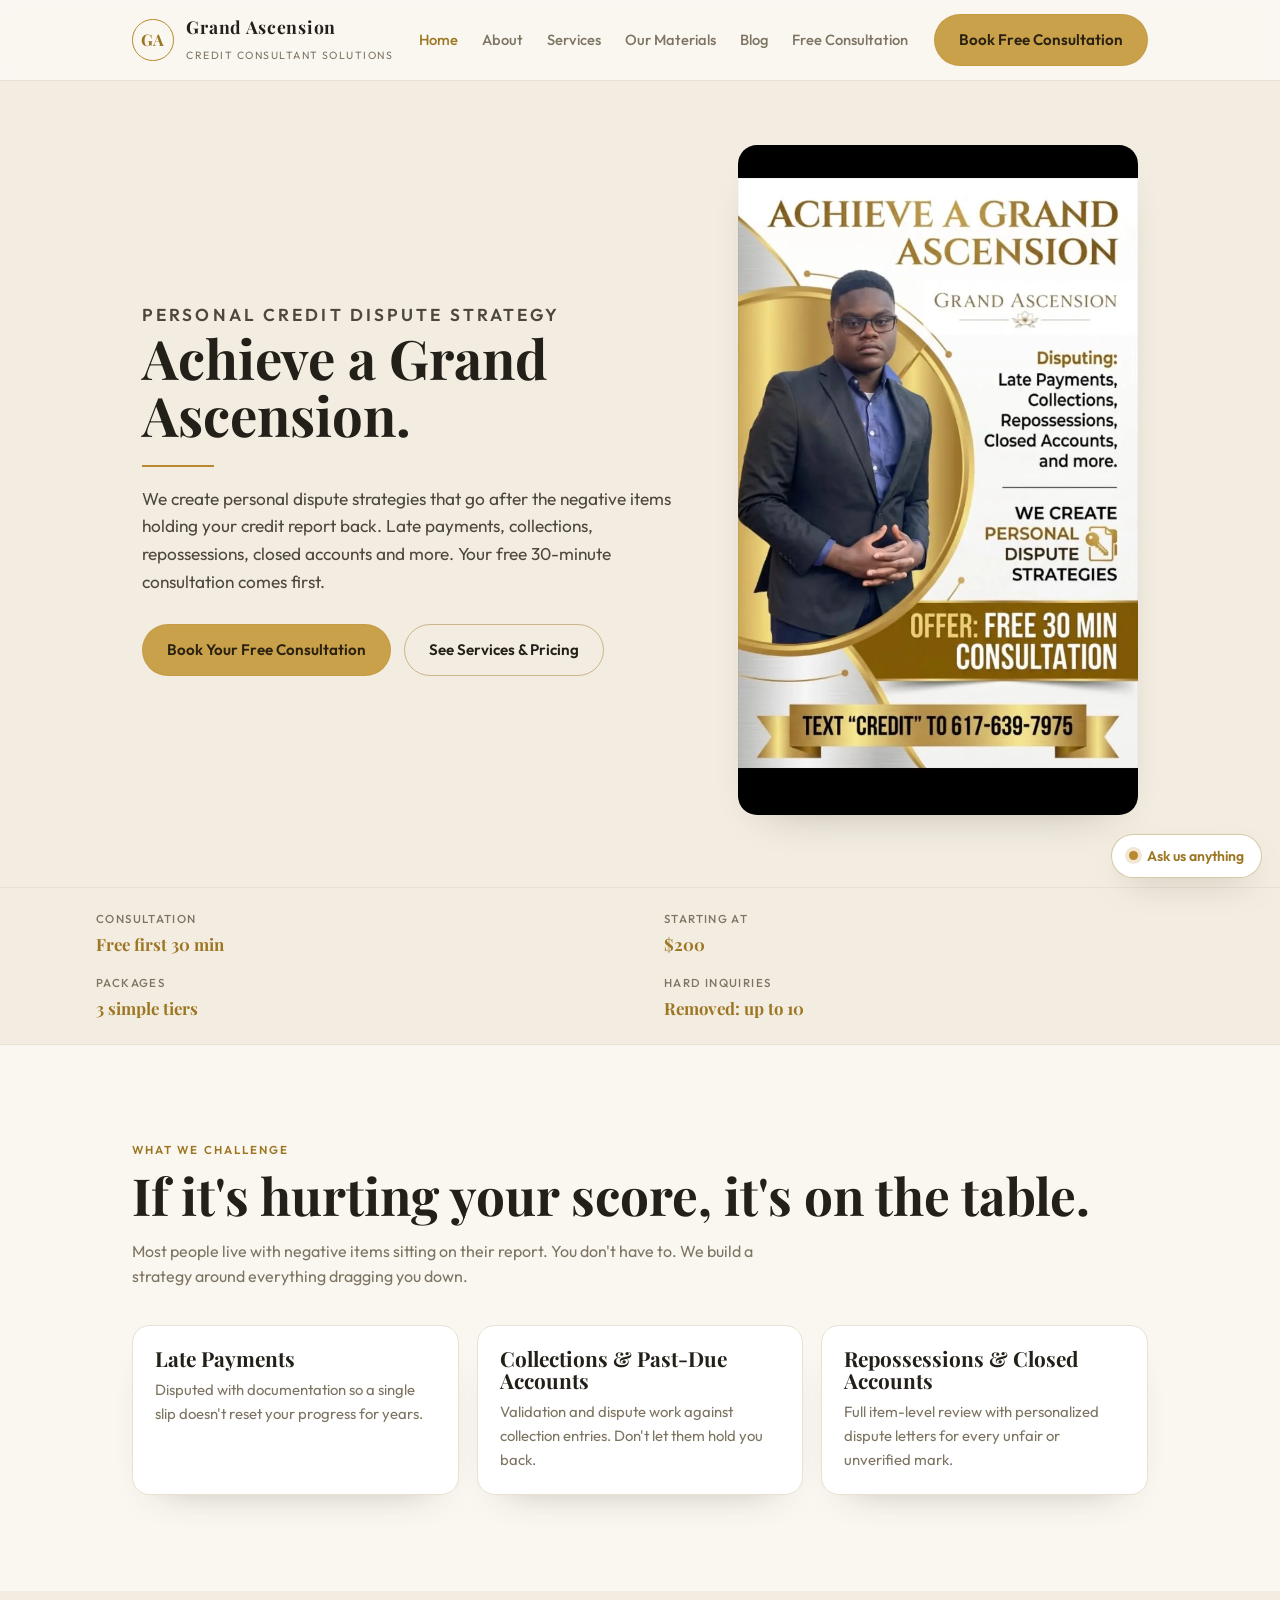
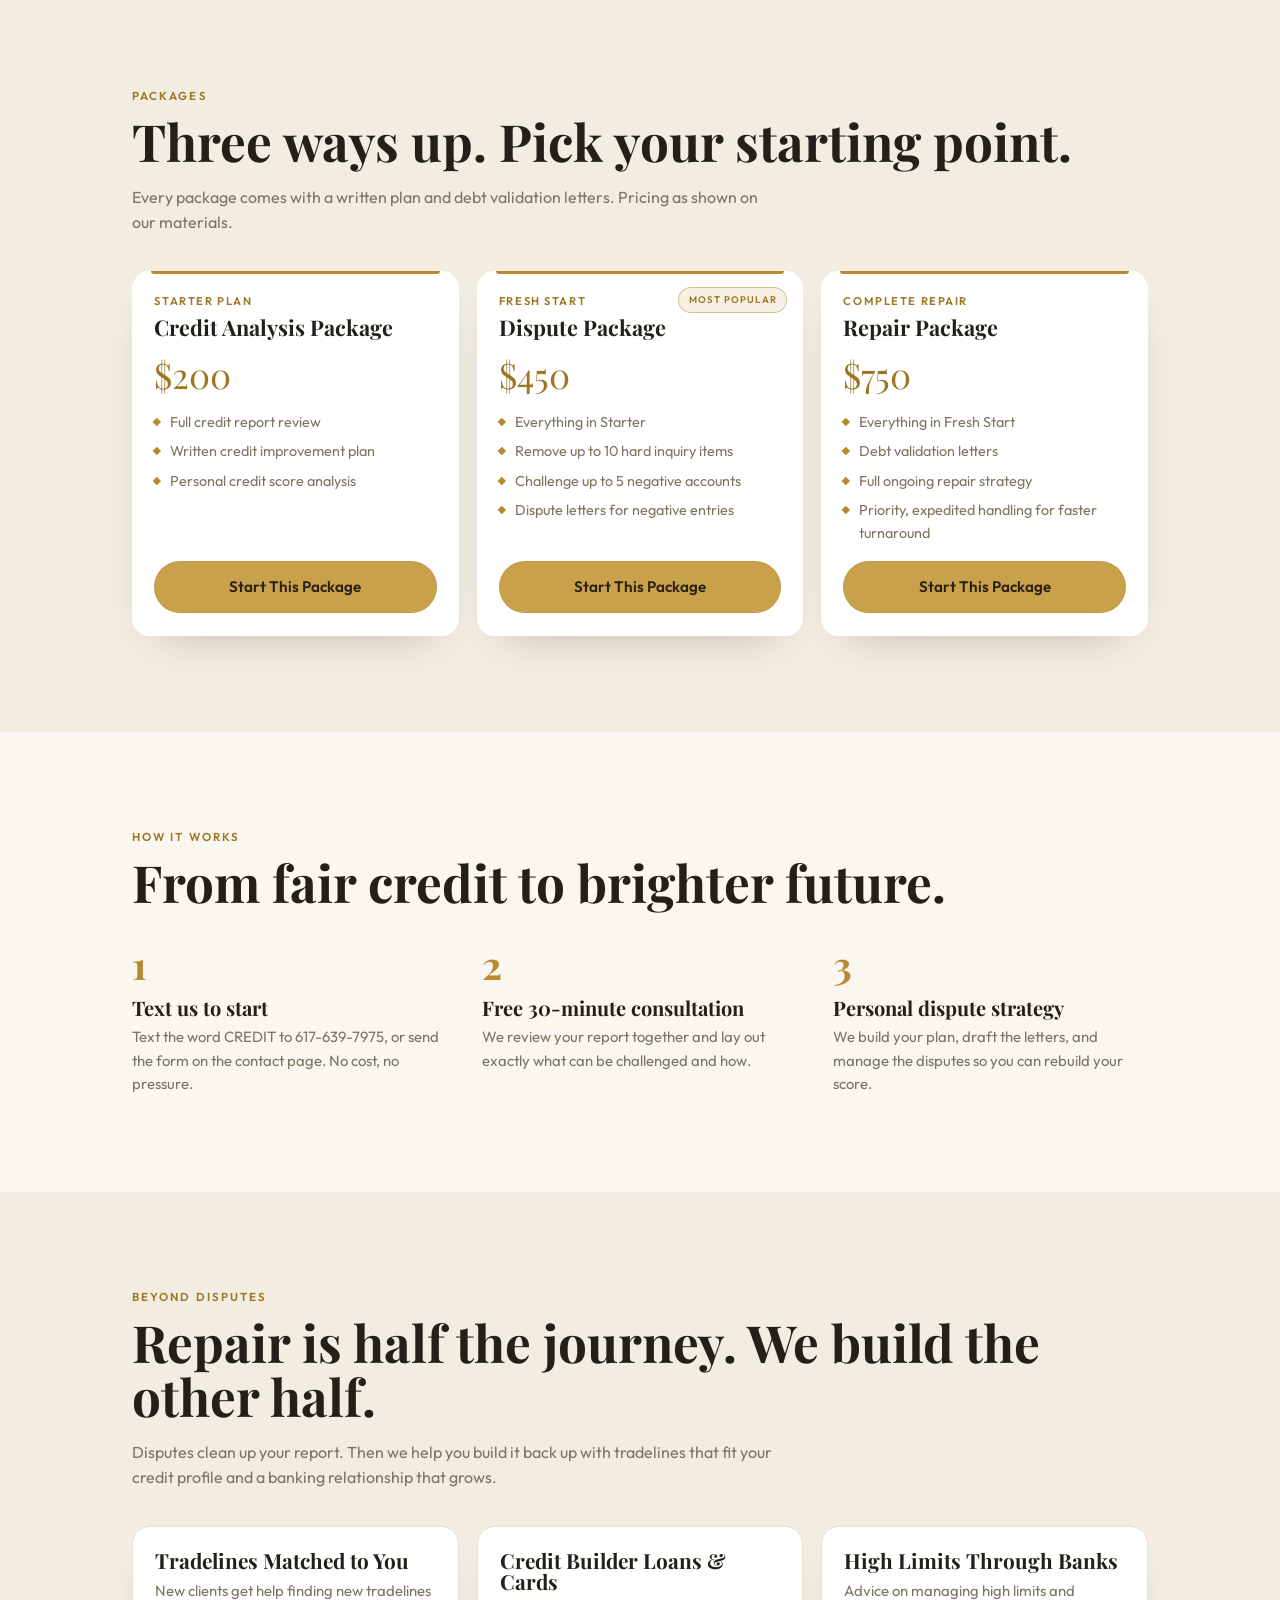
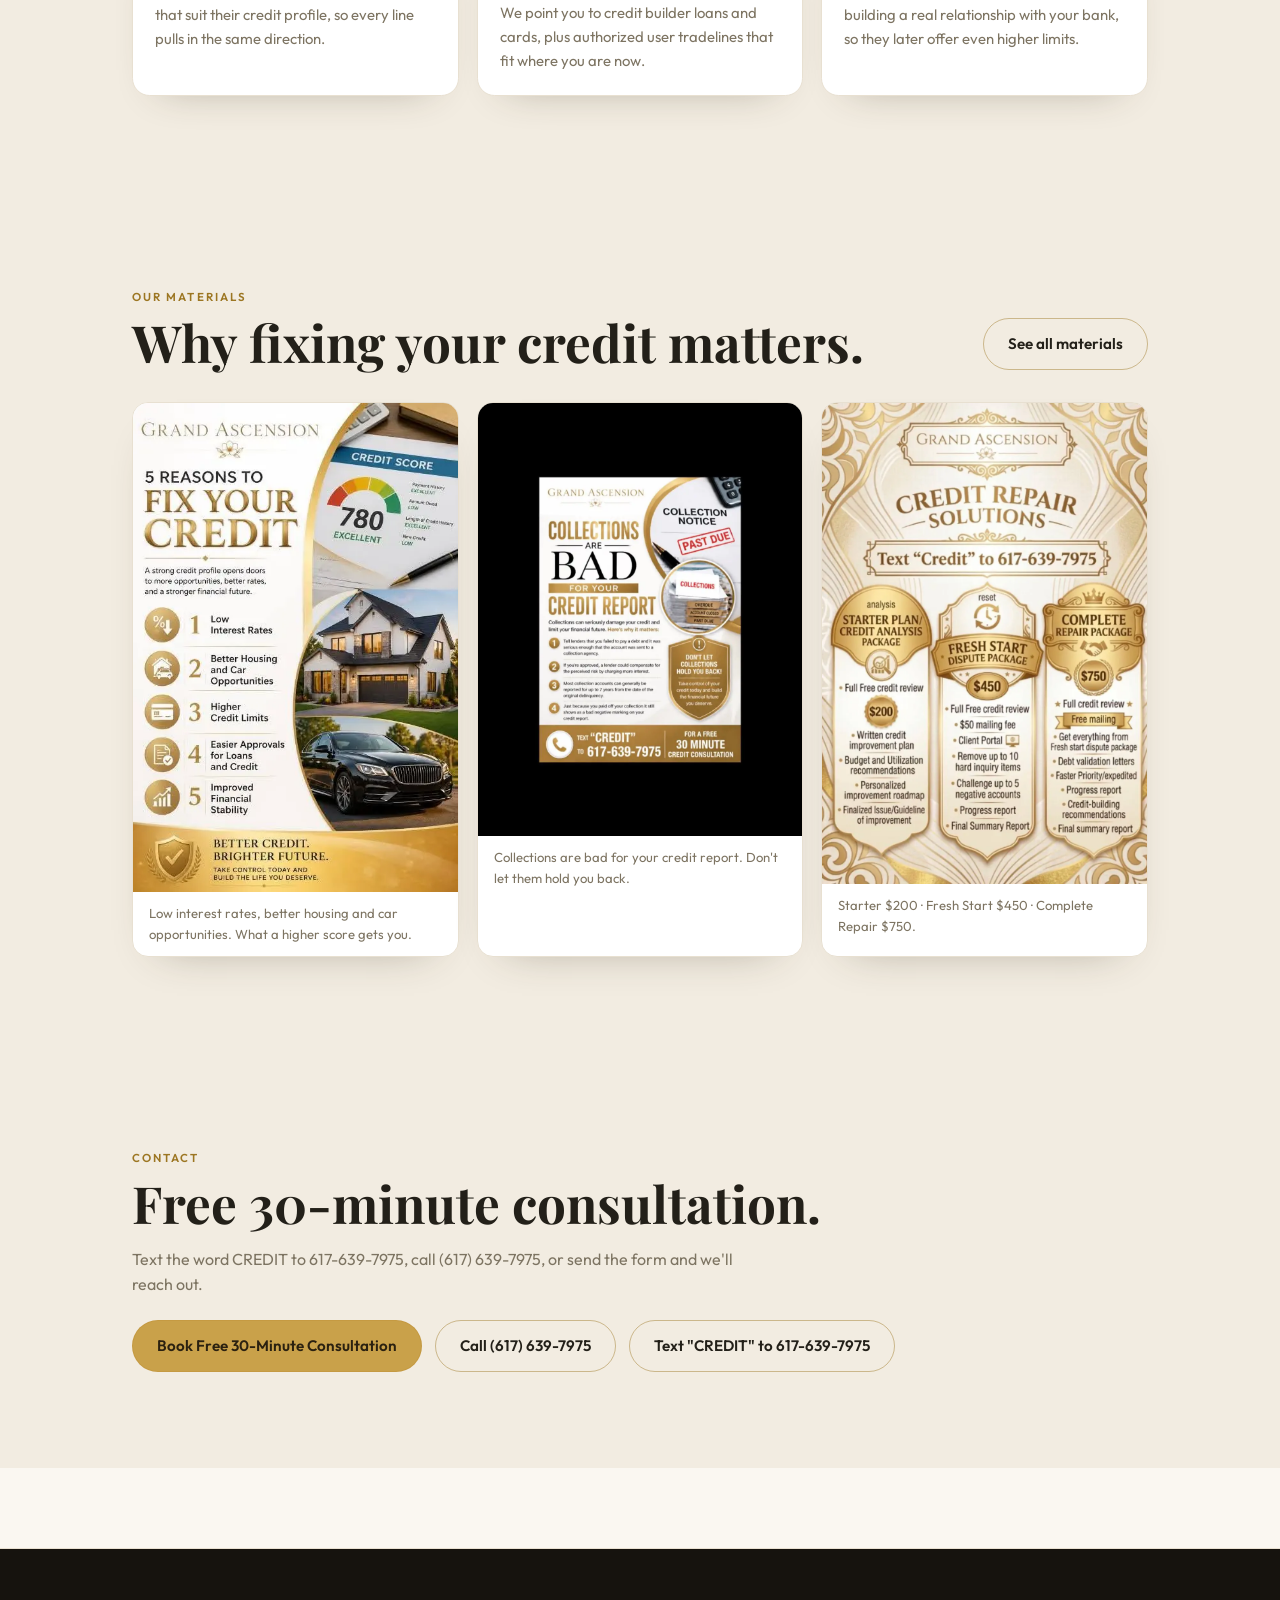
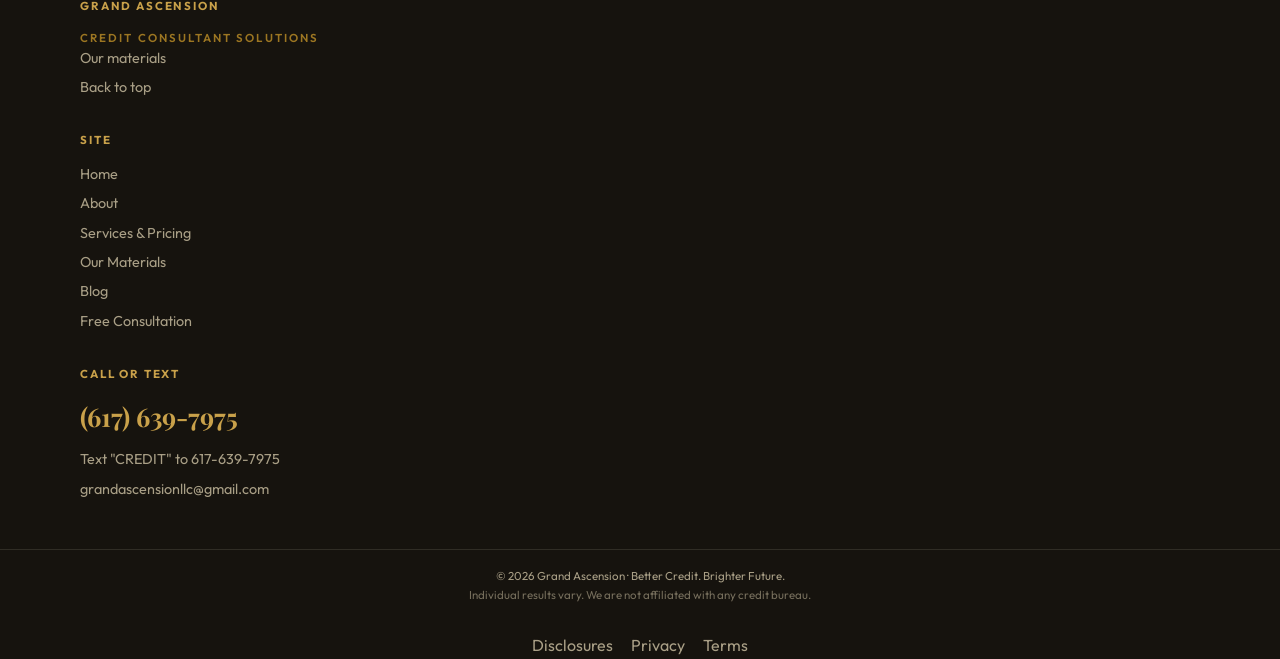
==== commit d391f66f: "Add GA4 CTA click tracking across site pages Co-authored-by: ari-builds <283848003+ari-builds@users." ====
--- a/index.html
+++ b/index.html
@@ -32,7 +32,7 @@
       <a href="blog.html">Blog</a>
       <a href="https://calendly.com/grandascensionllc/30min" target="_blank" rel="noopener">Free Consultation</a>
     </nav>
-    <a class="btn btn-gold head-cta" href="https://calendly.com/grandascensionllc/30min" target="_blank" rel="noopener">Book Free Consultation</a>
+    <a data-cta="true" class="btn btn-gold head-cta" href="https://calendly.com/grandascensionllc/30min" target="_blank" rel="noopener">Book Free Consultation</a>
     <button id="rnmBtn" aria-label="Menu">&#9776;</button>
   </div>
 </header>
@@ -45,8 +45,8 @@
         <h1>Achieve a Grand Ascension.</h1>
         <p>We create personal dispute strategies that go after the negative items holding your credit report back. Late payments, collections, repossessions, closed accounts and more. Your free 30-minute consultation comes first.</p>
         <div class="cta">
-          <a class="btn btn-gold" href="https://calendly.com/grandascensionllc/30min" target="_blank" rel="noopener">Book Your Free Consultation</a>
-          <a class="btn btn-ghost" href="services.html">See Services &amp; Pricing</a>
+          <a data-cta="true" class="btn btn-gold" href="https://calendly.com/grandascensionllc/30min" target="_blank" rel="noopener">Book Your Free Consultation</a>
+          <a data-cta="true" class="btn btn-ghost" href="services.html">See Services &amp; Pricing</a>
         </div>
       </div>
       <div class="hero-poster">
@@ -92,7 +92,7 @@
             <li>Written credit improvement plan</li>
             <li>Personal credit score analysis</li>
           </ul>
-          <a class="btn btn-gold" href="https://calendly.com/grandascensionllc/30min" target="_blank" rel="noopener">Start This Package</a>
+          <a data-cta="true" class="btn btn-gold" href="https://calendly.com/grandascensionllc/30min" target="_blank" rel="noopener">Start This Package</a>
         </div>
         <div class="price">
           <span class="tier-badge">Most popular</span><span class="tier">Fresh Start</span>
@@ -104,7 +104,7 @@
             <li>Challenge up to 5 negative accounts</li>
             <li>Dispute letters for negative entries</li>
           </ul>
-          <a class="btn btn-gold" href="https://calendly.com/grandascensionllc/30min" target="_blank" rel="noopener">Start This Package</a>
+          <a data-cta="true" class="btn btn-gold" href="https://calendly.com/grandascensionllc/30min" target="_blank" rel="noopener">Start This Package</a>
         </div>
         <div class="price">
           <span class="tier">Complete Repair</span>
@@ -116,7 +116,7 @@
             <li>Full ongoing repair strategy</li>
             <li>Priority, expedited handling for faster turnaround</li>
           </ul>
-          <a class="btn btn-gold" href="https://calendly.com/grandascensionllc/30min" target="_blank" rel="noopener">Start This Package</a>
+          <a data-cta="true" class="btn btn-gold" href="https://calendly.com/grandascensionllc/30min" target="_blank" rel="noopener">Start This Package</a>
         </div>
       </div>
     </div>
@@ -166,10 +166,10 @@
           <p class="kicker">Our Materials</p>
           <h2>Why fixing your credit matters.</h2>
         </div>
-        <a class="btn btn-ghost see-all-desktop" href="work.html">See all materials</a>
+        <a data-cta="true" class="btn btn-ghost see-all-desktop" href="work.html">See all materials</a>
       </div>
       <div class="see-all-mobile">
-        <a class="btn btn-ghost" href="work.html">See all materials</a>
+        <a data-cta="true" class="btn btn-ghost" href="work.html">See all materials</a>
       </div>
       <div class="work-grid">
         <figure>
@@ -195,9 +195,9 @@
       <h2>Free 30-minute consultation.</h2>
       <p class="lead">Text the word CREDIT to 617-639-7975, call (617) 639-7975, or send the form and we'll reach out.</p>
       <div class="cta" style="margin-top:1.4rem; display:flex; flex-wrap:wrap; gap:.8rem">
-        <a class="btn btn-gold" href="https://calendly.com/grandascensionllc/30min" target="_blank" rel="noopener">Book Free 30-Minute Consultation</a>
-        <a class="btn btn-ghost" href="tel:+16176397975">Call (617) 639-7975</a>
-        <a class="btn btn-ghost" href="sms:+16176397975?&body=CREDIT">Text "CREDIT" to 617-639-7975</a>
+        <a data-cta="true" class="btn btn-gold" href="https://calendly.com/grandascensionllc/30min" target="_blank" rel="noopener">Book Free 30-Minute Consultation</a>
+        <a data-cta="true" class="btn btn-ghost" href="tel:+16176397975">Call (617) 639-7975</a>
+        <a data-cta="true" class="btn btn-ghost" href="sms:+16176397975?&body=CREDIT">Text "CREDIT" to 617-639-7975</a>
       </div>
     </div>
   </section>
@@ -248,8 +248,8 @@
     <a href="contact.html">Free Consultation</a>
   </nav>
   <div class="menu-cta">
-    <a class="btn btn-gold" href="tel:+16176397975">Call (617) 639-7975</a>
-    <a class="btn btn-ghost" href="sms:+16176397975?&body=CREDIT">Text "CREDIT"</a>
+    <a data-cta="true" class="btn btn-gold" href="tel:+16176397975">Call (617) 639-7975</a>
+    <a data-cta="true" class="btn btn-ghost" href="sms:+16176397975?&body=CREDIT">Text "CREDIT"</a>
   </div>
   <p class="menu-note">Free 30-minute consult &middot; Text the word CREDIT to 617-639-7975</p>
 </div>
@@ -270,6 +270,7 @@
   });
   })();
 </script>
+<script src="assets/analytics.js" defer></script>
 <script src="assets/chat.js" defer></script>
 </body>
 </html>
--- a/assets/site.css
+++ b/assets/site.css
@@ -29,7 +29,7 @@
   font-size: 16px;
   line-height: 1.6;
 }
-img { max-width: 100%; display: block; }
+img { max-width: 100%; height: auto; display: block; }
 a { color: inherit; text-decoration: none; }
 h1, h2, h3 { font-family: "Playfair Display", Georgia, serif; margin: 0; line-height: 1.05; }
 
@@ -168,8 +168,8 @@
 .work-head { display: flex; align-items: flex-end; justify-content: space-between; gap: 1rem; }
 .work-grid { display: grid; gap: 1.1rem; margin-top: 2rem; }
 .work-grid figure { margin: 0; border-radius: 1rem; overflow: hidden; border: 1px solid var(--line); background: var(--paper); box-shadow: var(--shadow); }
-.work-grid img { width: 100%; height: 17rem; object-fit: contain; object-position: center; background: #efeadc; }
-.work-grid figure:hover img { transform: scale(1.015); }
+.work-grid img { width: 100%; height: auto; display: block; }
+.work-grid figure:hover img { filter: brightness(1.03); }
 .work-grid figcaption { padding: .7rem 1rem; font-size: .82rem; color: var(--muted); }
 .see-all-mobile { display: inline-flex; margin-top: 1.6rem; }
 .see-all-desktop { display: none; }
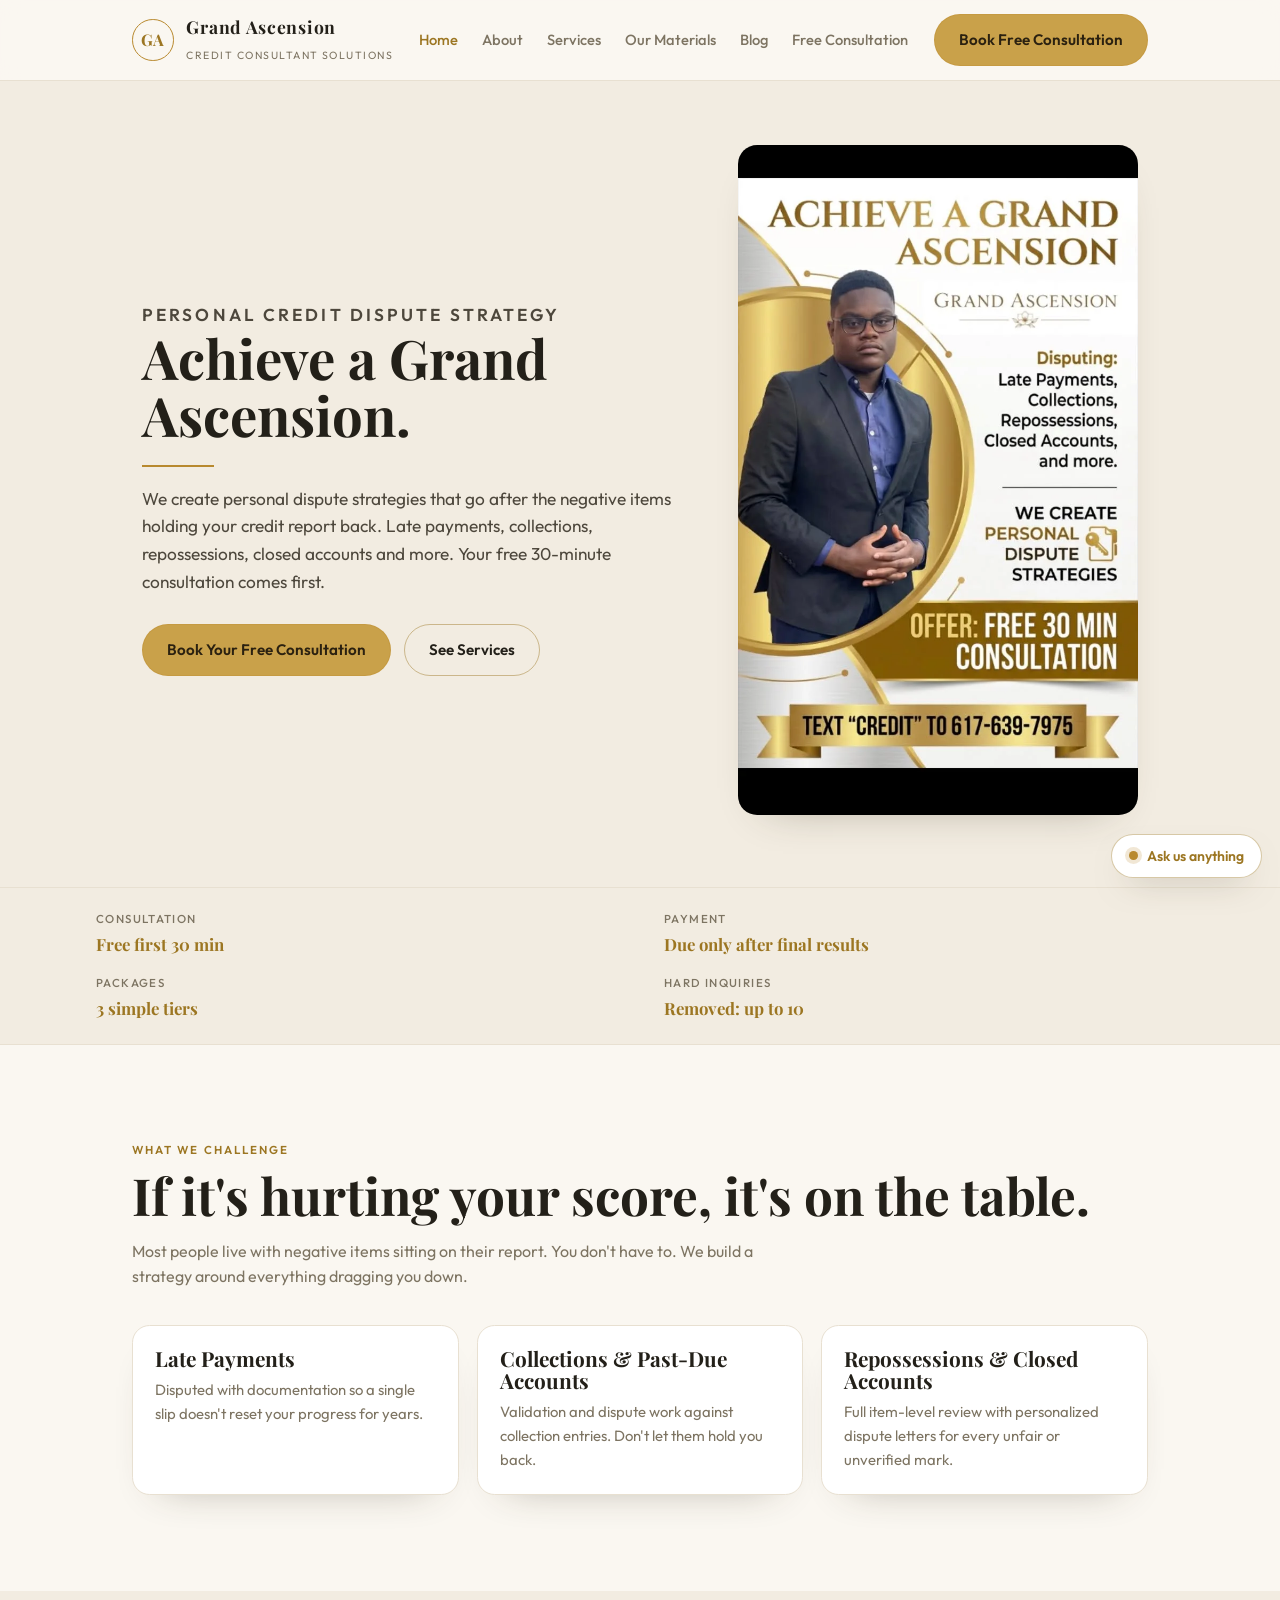
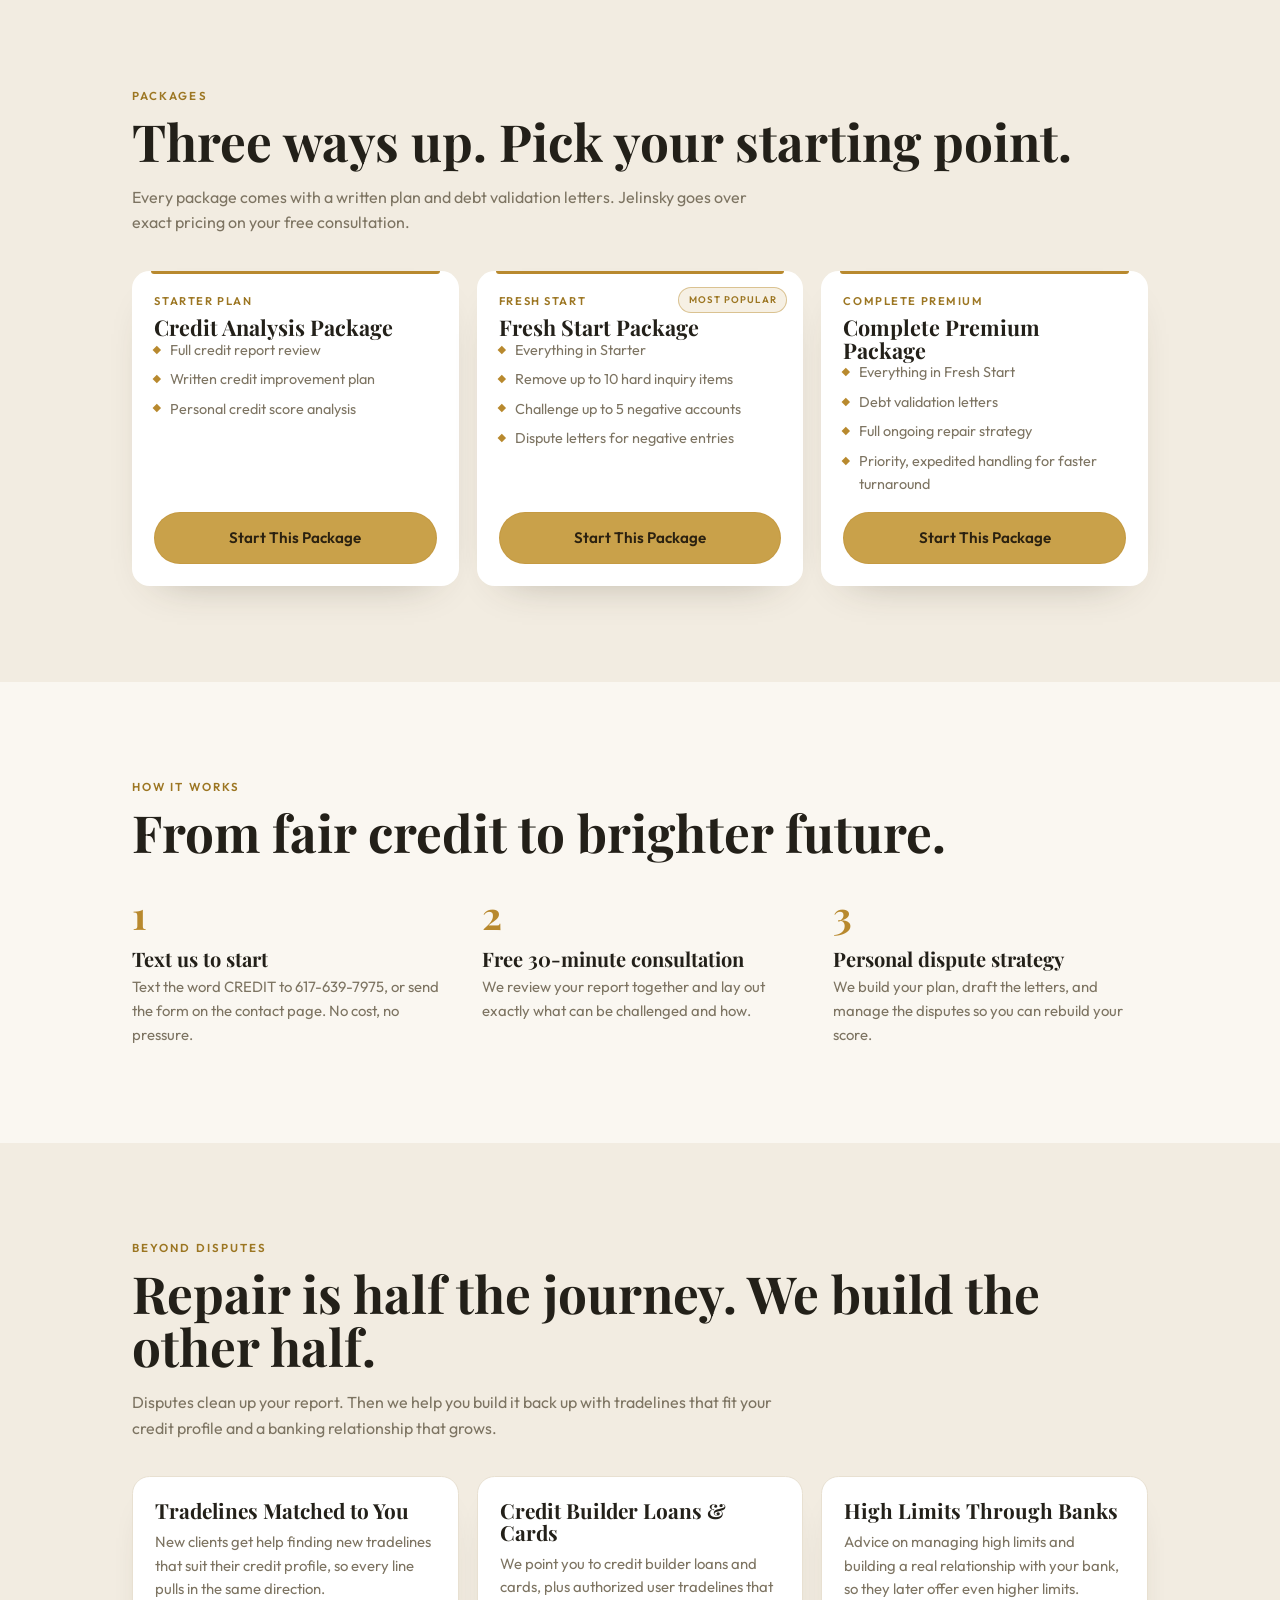
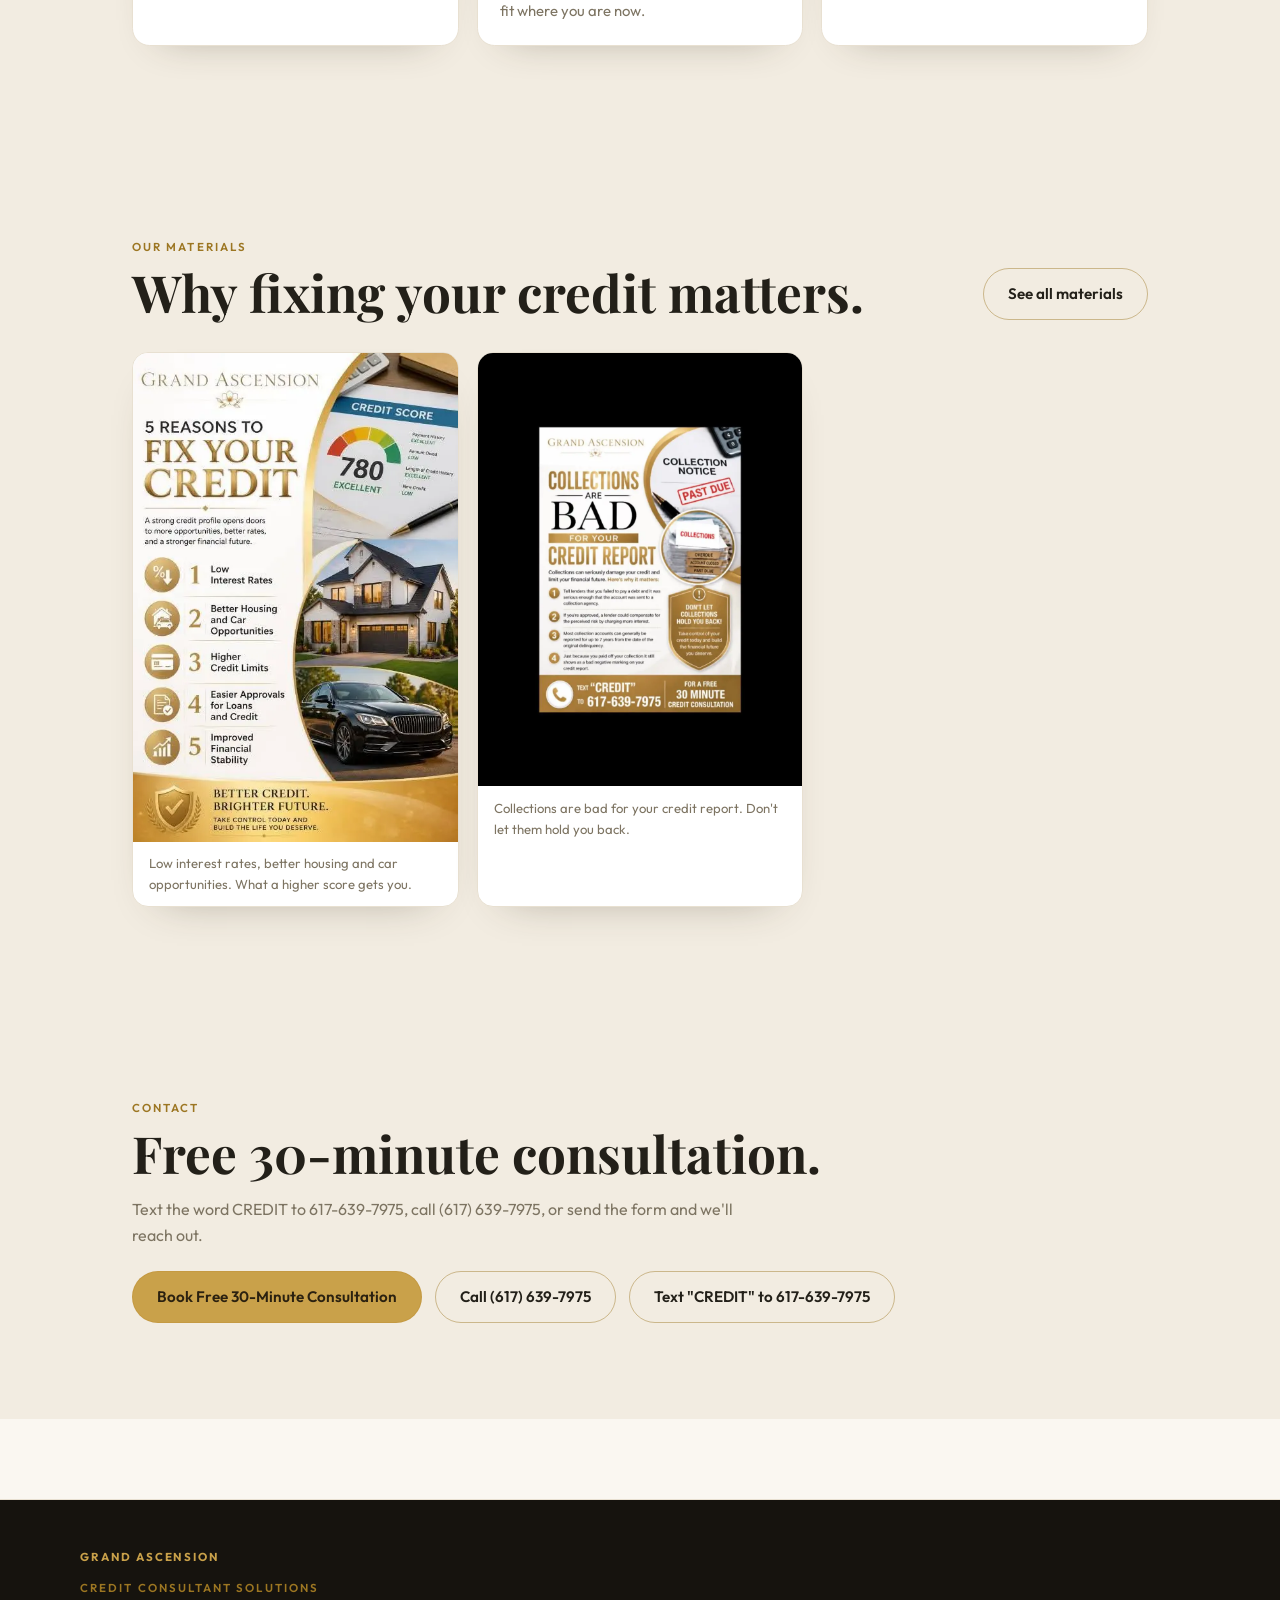
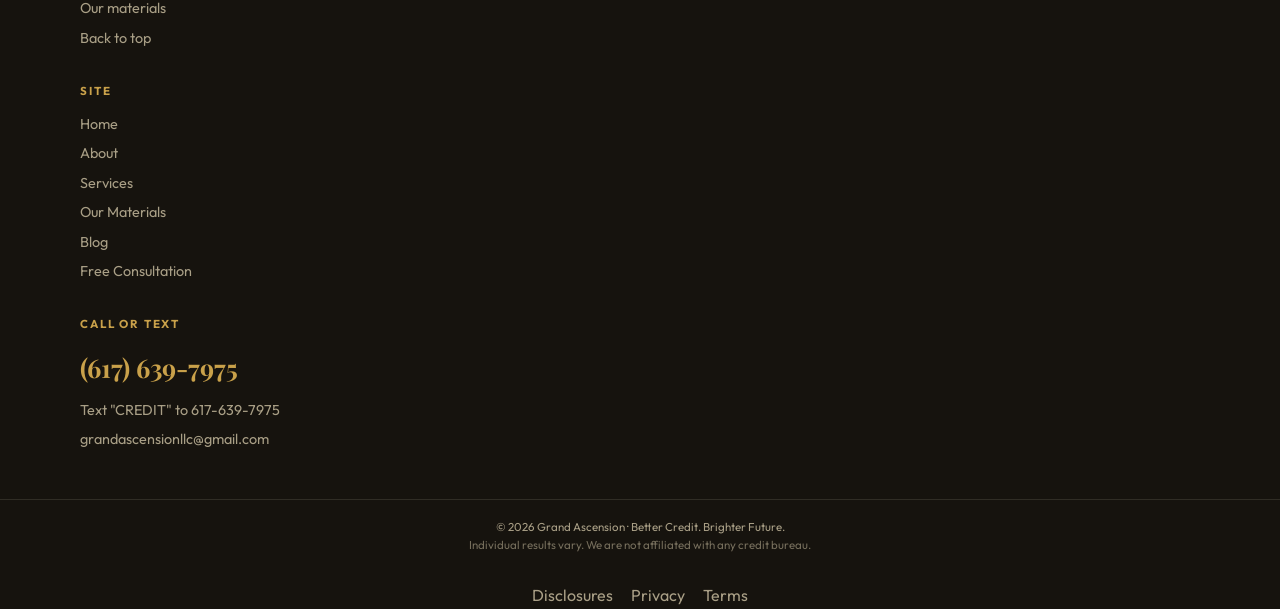
==== commit da4a6404: "Remove all package prices; rename Fresh Start and Complete Premium packages - Deleted dollar amounts" ====
--- a/index.html
+++ b/index.html
@@ -8,7 +8,7 @@
 <meta property="og:title" content="Grand Ascension | Credit Consultant Solutions">
 <meta property="og:description" content="Personal credit dispute strategies. Free 30-minute consultation. Just text CREDIT to 617-639-7975.">
 <meta property="og:image" content="/assets/hero.jpg">
-<link rel="icon" href='data:image/svg+xml,<svg xmlns="http://www.w3.org/2000/svg" viewBox="0 0 100 100"><text y=".9em" font-size="90">&#128179;</text></svg>'><meta name="theme-color" content="#faf7f1"><meta property="og:type" content="website"><meta property="og:url" content="https://ari-builds.github.io/grand-ascension/"><meta property="og:title" content="Grand Ascension | Credit Consultant Solutions | Massachusetts"><meta property="og:description" content="Personal credit dispute strategies. Free 30-minute consultation. Better Credit. Brighter Future."><meta property="og:image" content="https://ari-builds.github.io/grand-ascension/assets/hero.jpg"><link rel="canonical" href="https://ari-builds.github.io/grand-ascension/"><script type="application/ld+json">{"@context":"https://schema.org","@type":"FinancialService","name":"Grand Ascension","alternateName":"Grand Ascension Credit Consultant Solutions","url":"https://ari-builds.github.io/grand-ascension/","image":"https://ari-builds.github.io/grand-ascension/assets/hero.jpg","telephone":"+16176397975","email":"grandascensionllc@gmail.com","priceRange":"$$","areaServed":"Massachusetts","slogan":"Better Credit. Brighter Future.","founder":{"@type":"Person","name":"Jelinsky Alteus","jobTitle":"Credit & Funding Consultant"},"makesOffer":[{"@type":"Offer","name":"Starter Plan - Credit Analysis Package","price":"200","priceCurrency":"USD"},{"@type":"Offer","name":"Fresh Start Dispute Package","price":"450","priceCurrency":"USD"},{"@type":"Offer","name":"Complete Repair Package","price":"750","priceCurrency":"USD"}]}</script>
+<link rel="icon" href='data:image/svg+xml,<svg xmlns="http://www.w3.org/2000/svg" viewBox="0 0 100 100"><text y=".9em" font-size="90">&#128179;</text></svg>'><meta name="theme-color" content="#faf7f1"><meta property="og:type" content="website"><meta property="og:url" content="https://ari-builds.github.io/grand-ascension/"><meta property="og:title" content="Grand Ascension | Credit Consultant Solutions | Massachusetts"><meta property="og:description" content="Personal credit dispute strategies. Free 30-minute consultation. Better Credit. Brighter Future."><meta property="og:image" content="https://ari-builds.github.io/grand-ascension/assets/hero.jpg"><link rel="canonical" href="https://ari-builds.github.io/grand-ascension/"><script type="application/ld+json">{"@context":"https://schema.org","@type":"FinancialService","name":"Grand Ascension","alternateName":"Grand Ascension Credit Consultant Solutions","url":"https://ari-builds.github.io/grand-ascension/","image":"https://ari-builds.github.io/grand-ascension/assets/hero.jpg","telephone":"+16176397975","email":"grandascensionllc@gmail.com","areaServed":"Massachusetts","slogan":"Better Credit. Brighter Future.","founder":{"@type":"Person","name":"Jelinsky Alteus","jobTitle":"Credit & Funding Consultant"}}</script>
 <link rel="preconnect" href="https://fonts.googleapis.com">
 <link rel="preconnect" href="https://fonts.gstatic.com" crossorigin>
 <link href="https://fonts.googleapis.com/css2?family=Playfair+Display:wght@600;700;800&family=Outfit:wght@400;500;600;700&display=swap" rel="stylesheet">
@@ -32,7 +32,7 @@
       <a href="blog.html">Blog</a>
       <a href="https://calendly.com/grandascensionllc/30min" target="_blank" rel="noopener">Free Consultation</a>
     </nav>
-    <a data-cta="true" class="btn btn-gold head-cta" href="https://calendly.com/grandascensionllc/30min" target="_blank" rel="noopener">Book Free Consultation</a>
+    <a class="btn btn-gold head-cta" href="https://calendly.com/grandascensionllc/30min" target="_blank" rel="noopener">Book Free Consultation</a>
     <button id="rnmBtn" aria-label="Menu">&#9776;</button>
   </div>
 </header>
@@ -45,8 +45,8 @@
         <h1>Achieve a Grand Ascension.</h1>
         <p>We create personal dispute strategies that go after the negative items holding your credit report back. Late payments, collections, repossessions, closed accounts and more. Your free 30-minute consultation comes first.</p>
         <div class="cta">
-          <a data-cta="true" class="btn btn-gold" href="https://calendly.com/grandascensionllc/30min" target="_blank" rel="noopener">Book Your Free Consultation</a>
-          <a data-cta="true" class="btn btn-ghost" href="services.html">See Services &amp; Pricing</a>
+          <a class="btn btn-gold" href="https://calendly.com/grandascensionllc/30min" target="_blank" rel="noopener">Book Your Free Consultation</a>
+          <a class="btn btn-ghost" href="services.html">See Services</a>
         </div>
       </div>
       <div class="hero-poster">
@@ -58,7 +58,7 @@
   <section class="stats">
     <div class="section grid">
       <div class="item"><span>Consultation</span>Free first 30 min</div>
-      <div class="item"><span>Starting At</span>$200</div>
+      <div class="item"><span>Payment</span>Due only after final results</div>
       <div class="item"><span>Packages</span>3 simple tiers</div>
       <div class="item"><span>Hard inquiries</span>Removed: up to 10</div>
     </div>
@@ -81,42 +81,39 @@
     <div class="section">
       <p class="kicker">Packages</p>
       <h2>Three ways up. Pick your starting point.</h2>
-      <p class="lead">Every package comes with a written plan and debt validation letters. Pricing as shown on our materials.</p>
+      <p class="lead">Every package comes with a written plan and debt validation letters. Jelinsky goes over exact pricing on your free consultation.</p>
       <div class="grid3">
         <div class="price">
           <span class="tier">Starter Plan</span>
           <h3>Credit Analysis Package</h3>
-          <div class="amount">$200</div>
-          <ul>
+                    <ul>
             <li>Full credit report review</li>
             <li>Written credit improvement plan</li>
             <li>Personal credit score analysis</li>
           </ul>
-          <a data-cta="true" class="btn btn-gold" href="https://calendly.com/grandascensionllc/30min" target="_blank" rel="noopener">Start This Package</a>
+          <a class="btn btn-gold" href="https://calendly.com/grandascensionllc/30min" target="_blank" rel="noopener">Start This Package</a>
         </div>
         <div class="price">
           <span class="tier-badge">Most popular</span><span class="tier">Fresh Start</span>
-          <h3>Dispute Package</h3>
-          <div class="amount">$450</div>
-          <ul>
+          <h3>Fresh Start Package</h3>
+                    <ul>
             <li>Everything in Starter</li>
             <li>Remove up to 10 hard inquiry items</li>
             <li>Challenge up to 5 negative accounts</li>
             <li>Dispute letters for negative entries</li>
           </ul>
-          <a data-cta="true" class="btn btn-gold" href="https://calendly.com/grandascensionllc/30min" target="_blank" rel="noopener">Start This Package</a>
+          <a class="btn btn-gold" href="https://calendly.com/grandascensionllc/30min" target="_blank" rel="noopener">Start This Package</a>
         </div>
         <div class="price">
-          <span class="tier">Complete Repair</span>
-          <h3>Repair Package</h3>
-          <div class="amount">$750</div>
-          <ul>
+          <span class="tier">Complete Premium</span>
+          <h3>Complete Premium Package</h3>
+                    <ul>
             <li>Everything in Fresh Start</li>
             <li>Debt validation letters</li>
             <li>Full ongoing repair strategy</li>
             <li>Priority, expedited handling for faster turnaround</li>
           </ul>
-          <a data-cta="true" class="btn btn-gold" href="https://calendly.com/grandascensionllc/30min" target="_blank" rel="noopener">Start This Package</a>
+          <a class="btn btn-gold" href="https://calendly.com/grandascensionllc/30min" target="_blank" rel="noopener">Start This Package</a>
         </div>
       </div>
     </div>
@@ -166,10 +163,10 @@
           <p class="kicker">Our Materials</p>
           <h2>Why fixing your credit matters.</h2>
         </div>
-        <a data-cta="true" class="btn btn-ghost see-all-desktop" href="work.html">See all materials</a>
+        <a class="btn btn-ghost see-all-desktop" href="work.html">See all materials</a>
       </div>
       <div class="see-all-mobile">
-        <a data-cta="true" class="btn btn-ghost" href="work.html">See all materials</a>
+        <a class="btn btn-ghost" href="work.html">See all materials</a>
       </div>
       <div class="work-grid">
         <figure>
@@ -180,11 +177,7 @@
           <picture><source srcset="assets/collections.webp" type="image/webp"><img src="assets/collections.jpg" width="960" height="1280" alt="Grand Ascension collections" loading="lazy" decoding="async"></picture>
           <figcaption>Collections are bad for your credit report. Don't let them hold you back.</figcaption>
         </figure>
-        <figure>
-          <picture><source srcset="assets/pricing.webp" type="image/webp"><img src="assets/pricing.jpg" width="864" height="1280" alt="Grand Ascension pricing" loading="lazy" decoding="async"></picture>
-          <figcaption>Starter $200 &middot; Fresh Start $450 &middot; Complete Repair $750.</figcaption>
-        </figure>
-      </div>
+              </div>
     </div>
   </section>
 
@@ -195,9 +188,9 @@
       <h2>Free 30-minute consultation.</h2>
       <p class="lead">Text the word CREDIT to 617-639-7975, call (617) 639-7975, or send the form and we'll reach out.</p>
       <div class="cta" style="margin-top:1.4rem; display:flex; flex-wrap:wrap; gap:.8rem">
-        <a data-cta="true" class="btn btn-gold" href="https://calendly.com/grandascensionllc/30min" target="_blank" rel="noopener">Book Free 30-Minute Consultation</a>
-        <a data-cta="true" class="btn btn-ghost" href="tel:+16176397975">Call (617) 639-7975</a>
-        <a data-cta="true" class="btn btn-ghost" href="sms:+16176397975?&body=CREDIT">Text "CREDIT" to 617-639-7975</a>
+        <a class="btn btn-gold" href="https://calendly.com/grandascensionllc/30min" target="_blank" rel="noopener">Book Free 30-Minute Consultation</a>
+        <a class="btn btn-ghost" href="tel:+16176397975">Call (617) 639-7975</a>
+        <a class="btn btn-ghost" href="sms:+16176397975?&body=CREDIT">Text "CREDIT" to 617-639-7975</a>
       </div>
     </div>
   </section>
@@ -215,7 +208,7 @@
       <div class="links">
         <a href="index.html">Home</a>
         <a href="about.html">About</a>
-        <a href="services.html">Services &amp; Pricing</a>
+        <a href="services.html">Services</a>
         <a href="work.html">Our Materials</a>
         <a href="blog.html">Blog</a>
         <a href="https://calendly.com/grandascensionllc/30min" target="_blank" rel="noopener">Free Consultation</a>
@@ -248,8 +241,8 @@
     <a href="contact.html">Free Consultation</a>
   </nav>
   <div class="menu-cta">
-    <a data-cta="true" class="btn btn-gold" href="tel:+16176397975">Call (617) 639-7975</a>
-    <a data-cta="true" class="btn btn-ghost" href="sms:+16176397975?&body=CREDIT">Text "CREDIT"</a>
+    <a class="btn btn-gold" href="tel:+16176397975">Call (617) 639-7975</a>
+    <a class="btn btn-ghost" href="sms:+16176397975?&body=CREDIT">Text "CREDIT"</a>
   </div>
   <p class="menu-note">Free 30-minute consult &middot; Text the word CREDIT to 617-639-7975</p>
 </div>
@@ -270,7 +263,6 @@
   });
   })();
 </script>
-<script src="assets/analytics.js" defer></script>
 <script src="assets/chat.js" defer></script>
 </body>
 </html>
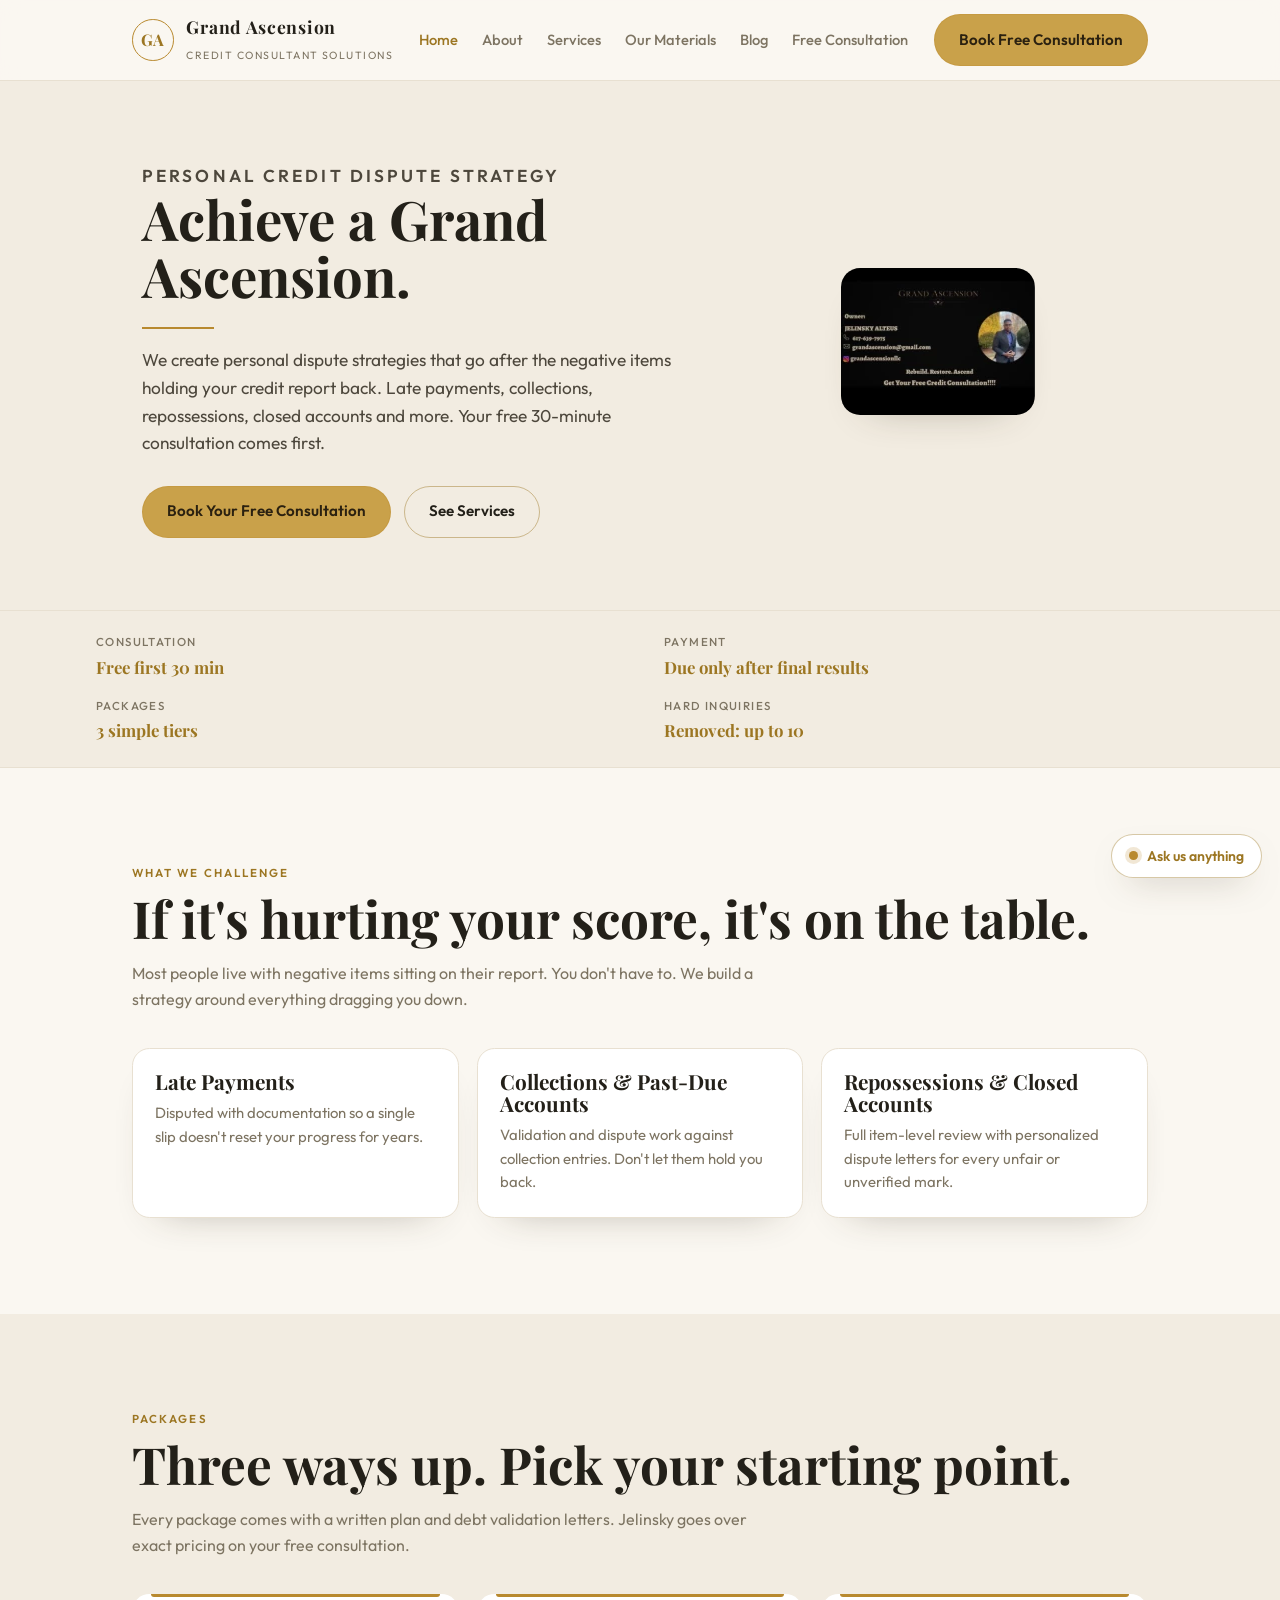
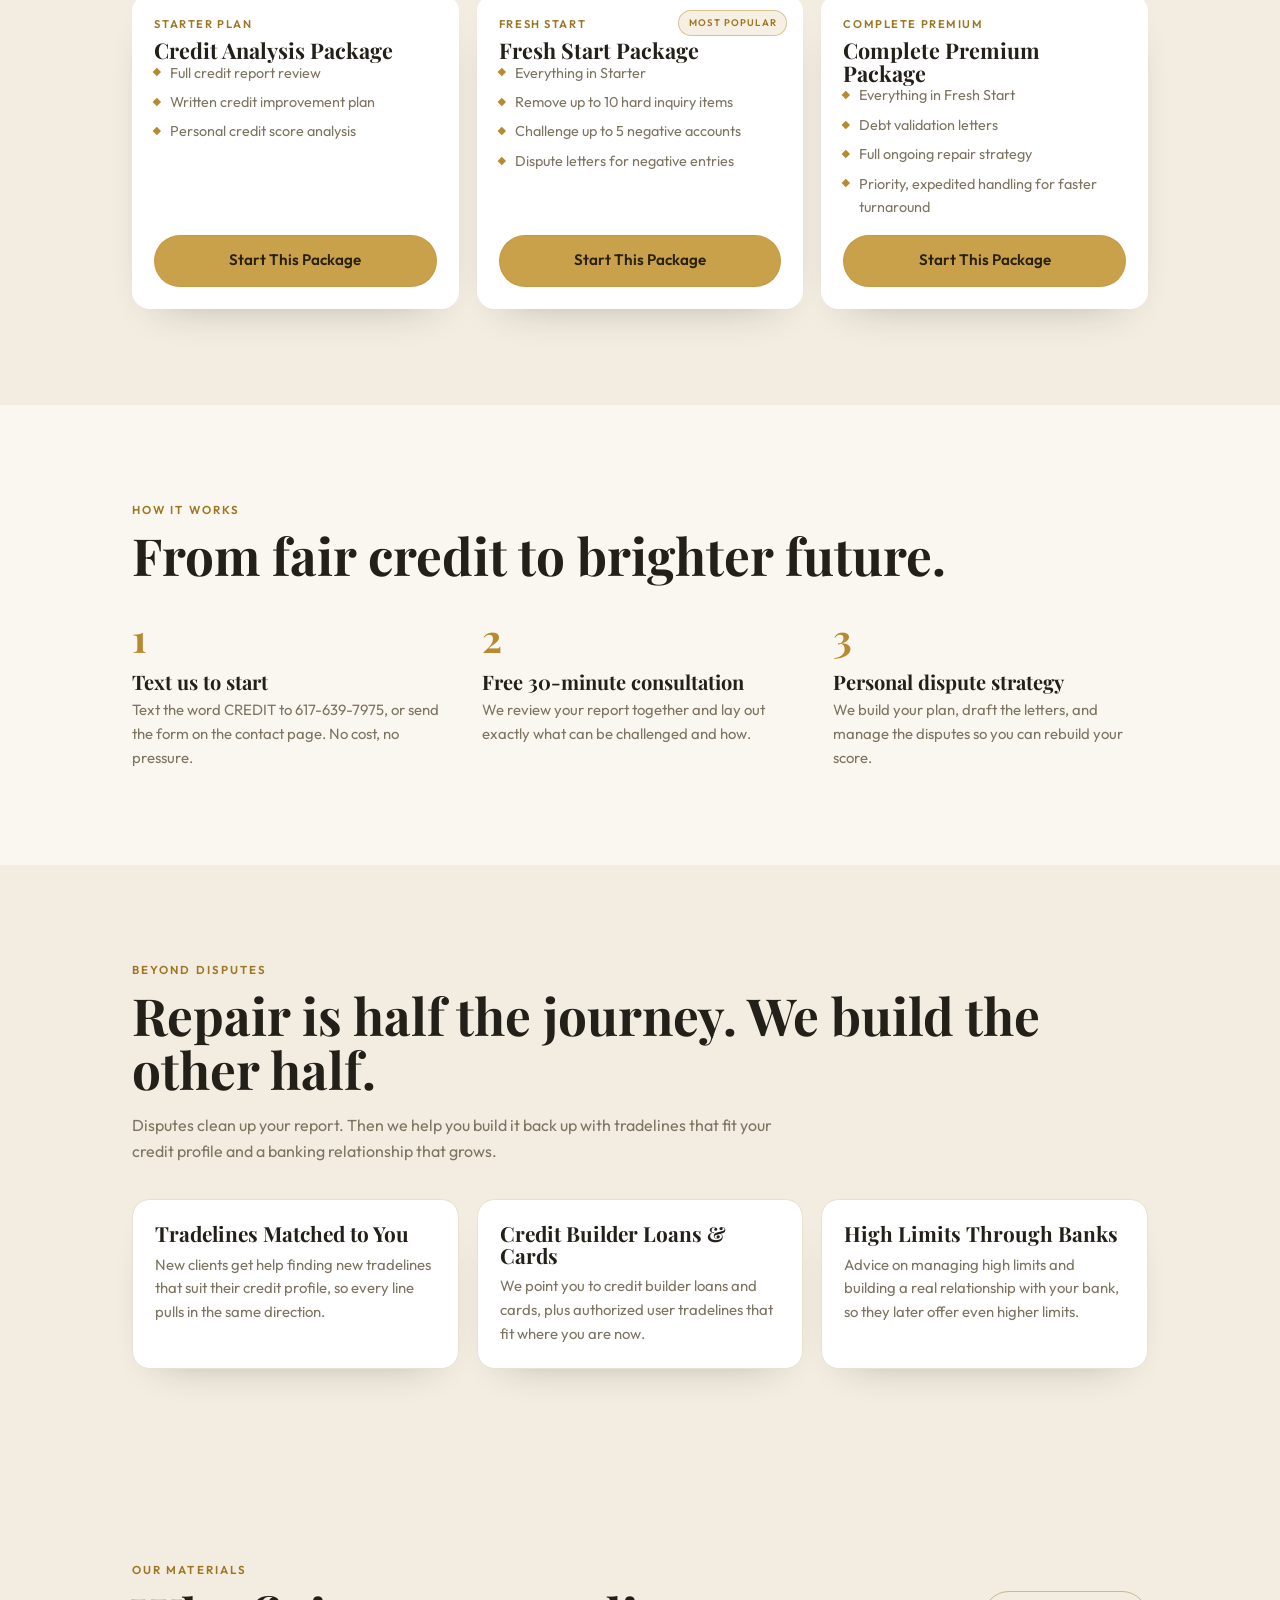
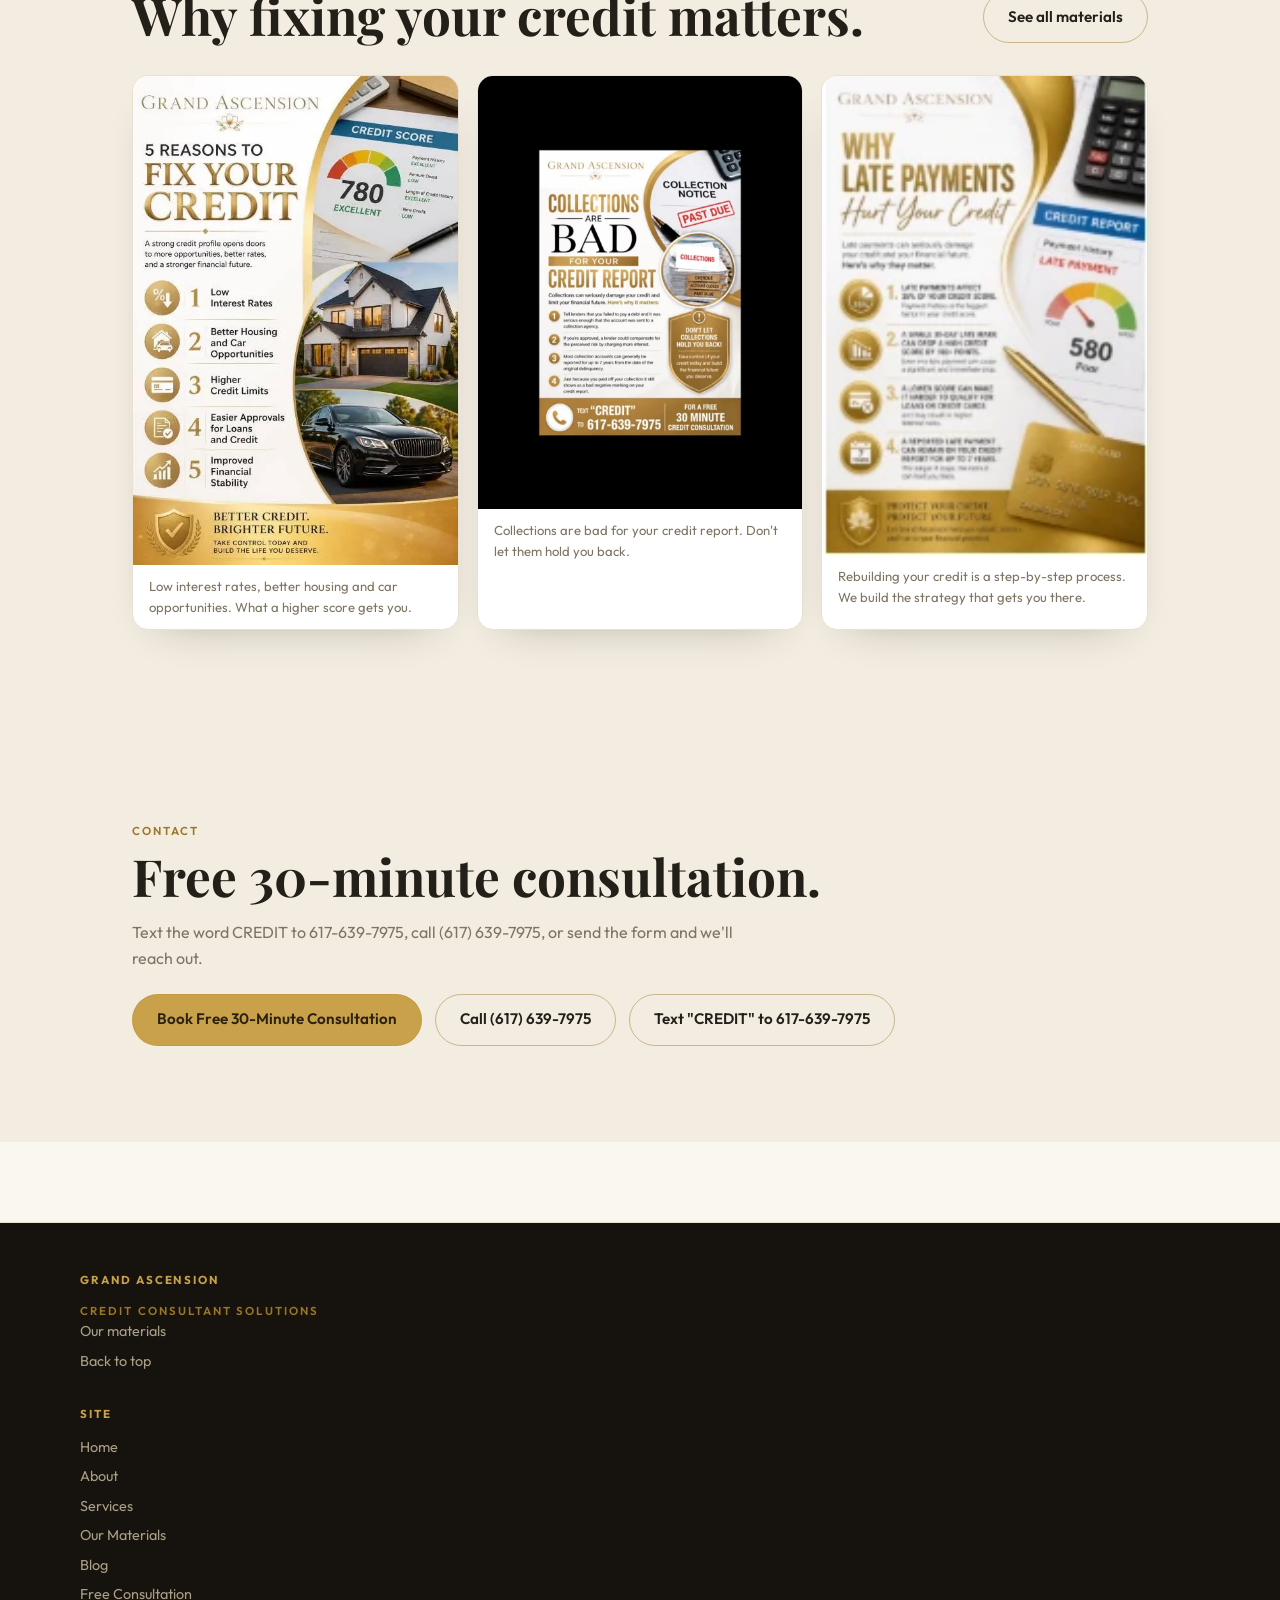
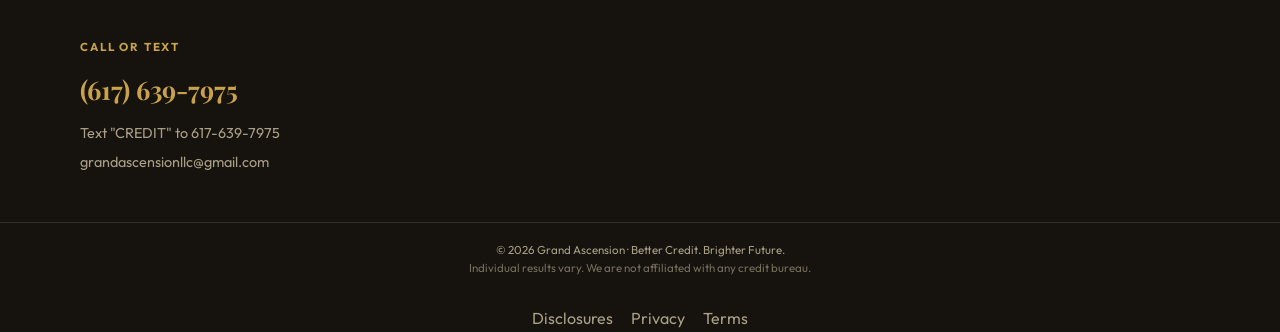
==== commit ee555e92: "Update hero image and add third Our Materials image on home page" ====
--- a/index.html
+++ b/index.html
@@ -50,7 +50,7 @@
         </div>
       </div>
       <div class="hero-poster">
-        <picture><source srcset="assets/hero.webp" type="image/webp"><img src="assets/hero.jpg" width="750" height="1256" alt="Achieve a Grand Ascension. Grand Ascension credit dispute strategies in Massachusetts. We create personal dispute strategies. Free 30-minute consultation. Text CREDIT to 617-639-7975." fetchpriority="high"></picture>
+        <picture><source srcset="assets/hero.webp" type="image/webp"><img src="assets/hero.jpg" width="194" height="147" alt="Achieve a Grand Ascension. Grand Ascension credit dispute strategies in Massachusetts. We create personal dispute strategies. Free 30-minute consultation. Text CREDIT to 617-639-7975." fetchpriority="high"></picture>
       </div>
     </div>
   </section>
@@ -176,6 +176,10 @@
         <figure>
           <picture><source srcset="assets/collections.webp" type="image/webp"><img src="assets/collections.jpg" width="960" height="1280" alt="Grand Ascension collections" loading="lazy" decoding="async"></picture>
           <figcaption>Collections are bad for your credit report. Don't let them hold you back.</figcaption>
+        </figure>
+        <figure>
+          <picture><source srcset="assets/materials3.webp" type="image/webp"><img src="assets/materials3.jpg" width="160" height="236" alt="Grand Ascension materials" loading="lazy" decoding="async"></picture>
+          <figcaption>Rebuilding your credit is a step-by-step process. We build the strategy that gets you there.</figcaption>
         </figure>
               </div>
     </div>
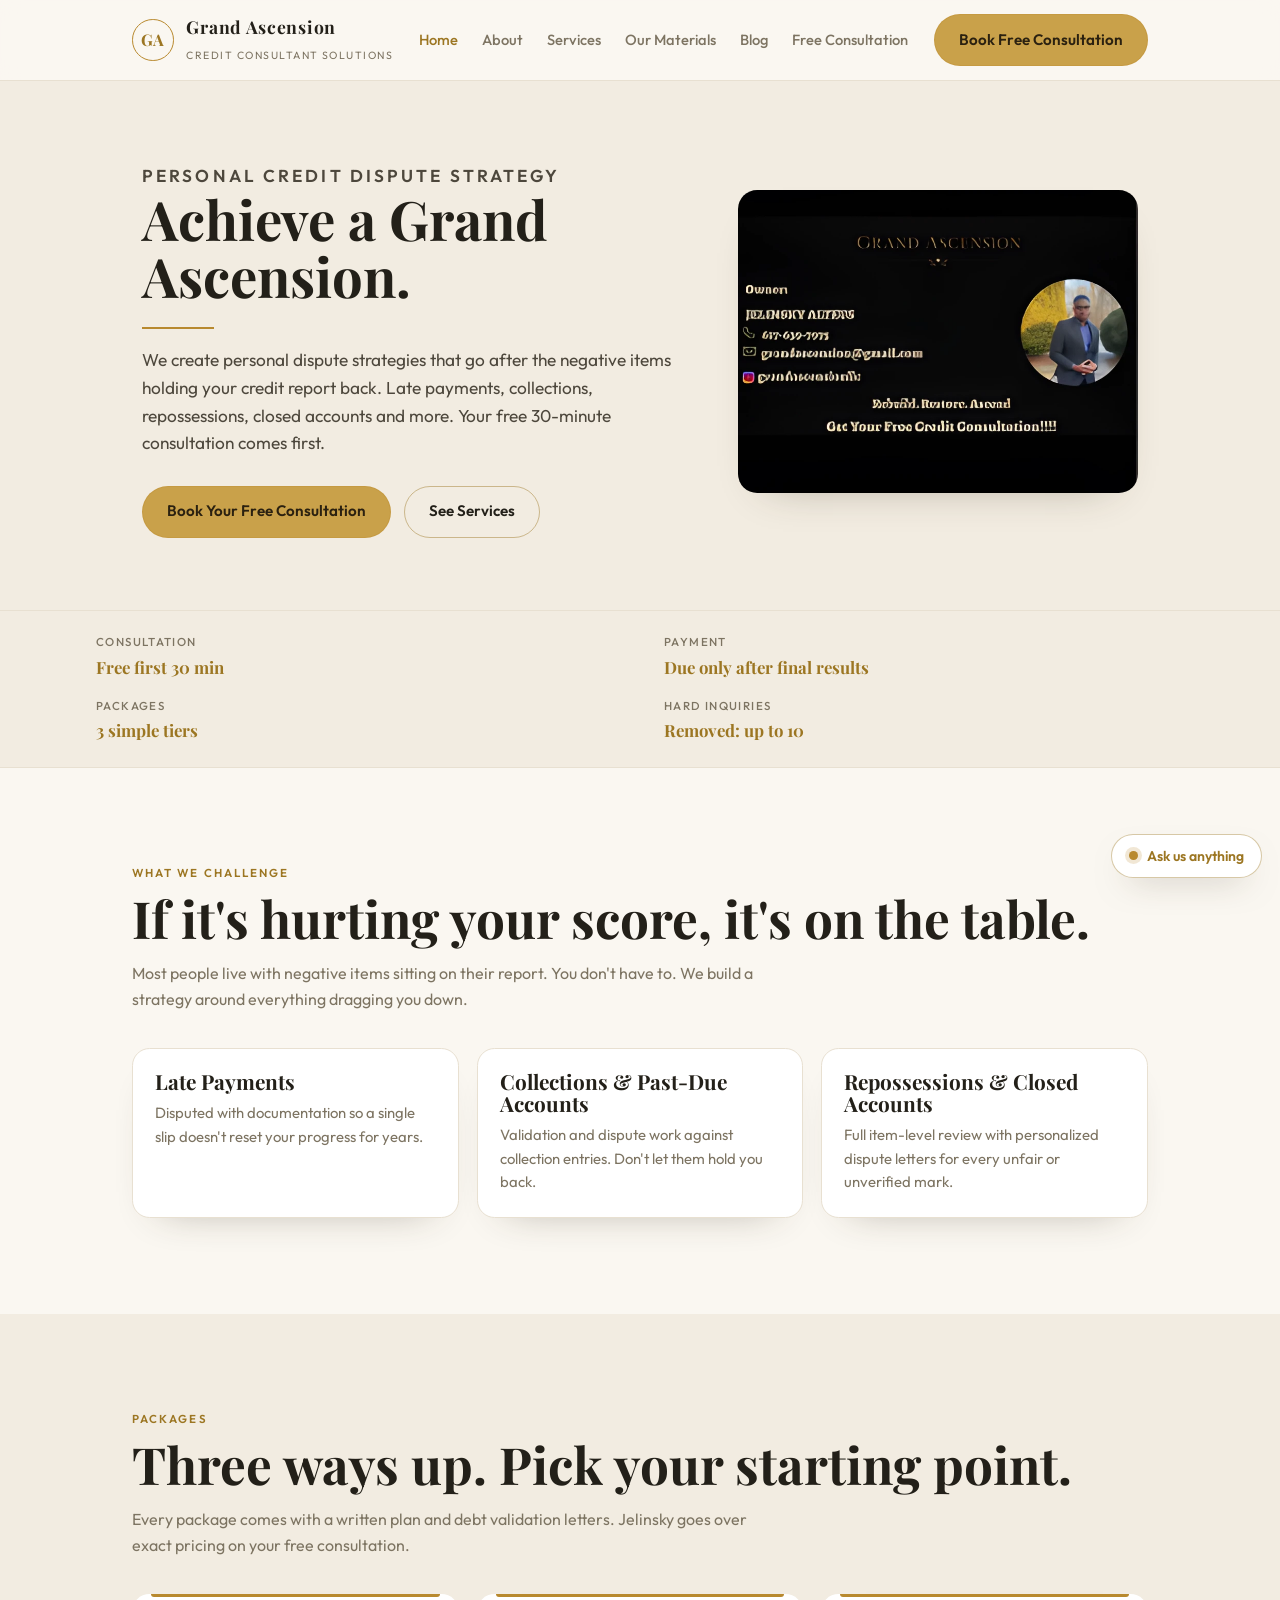
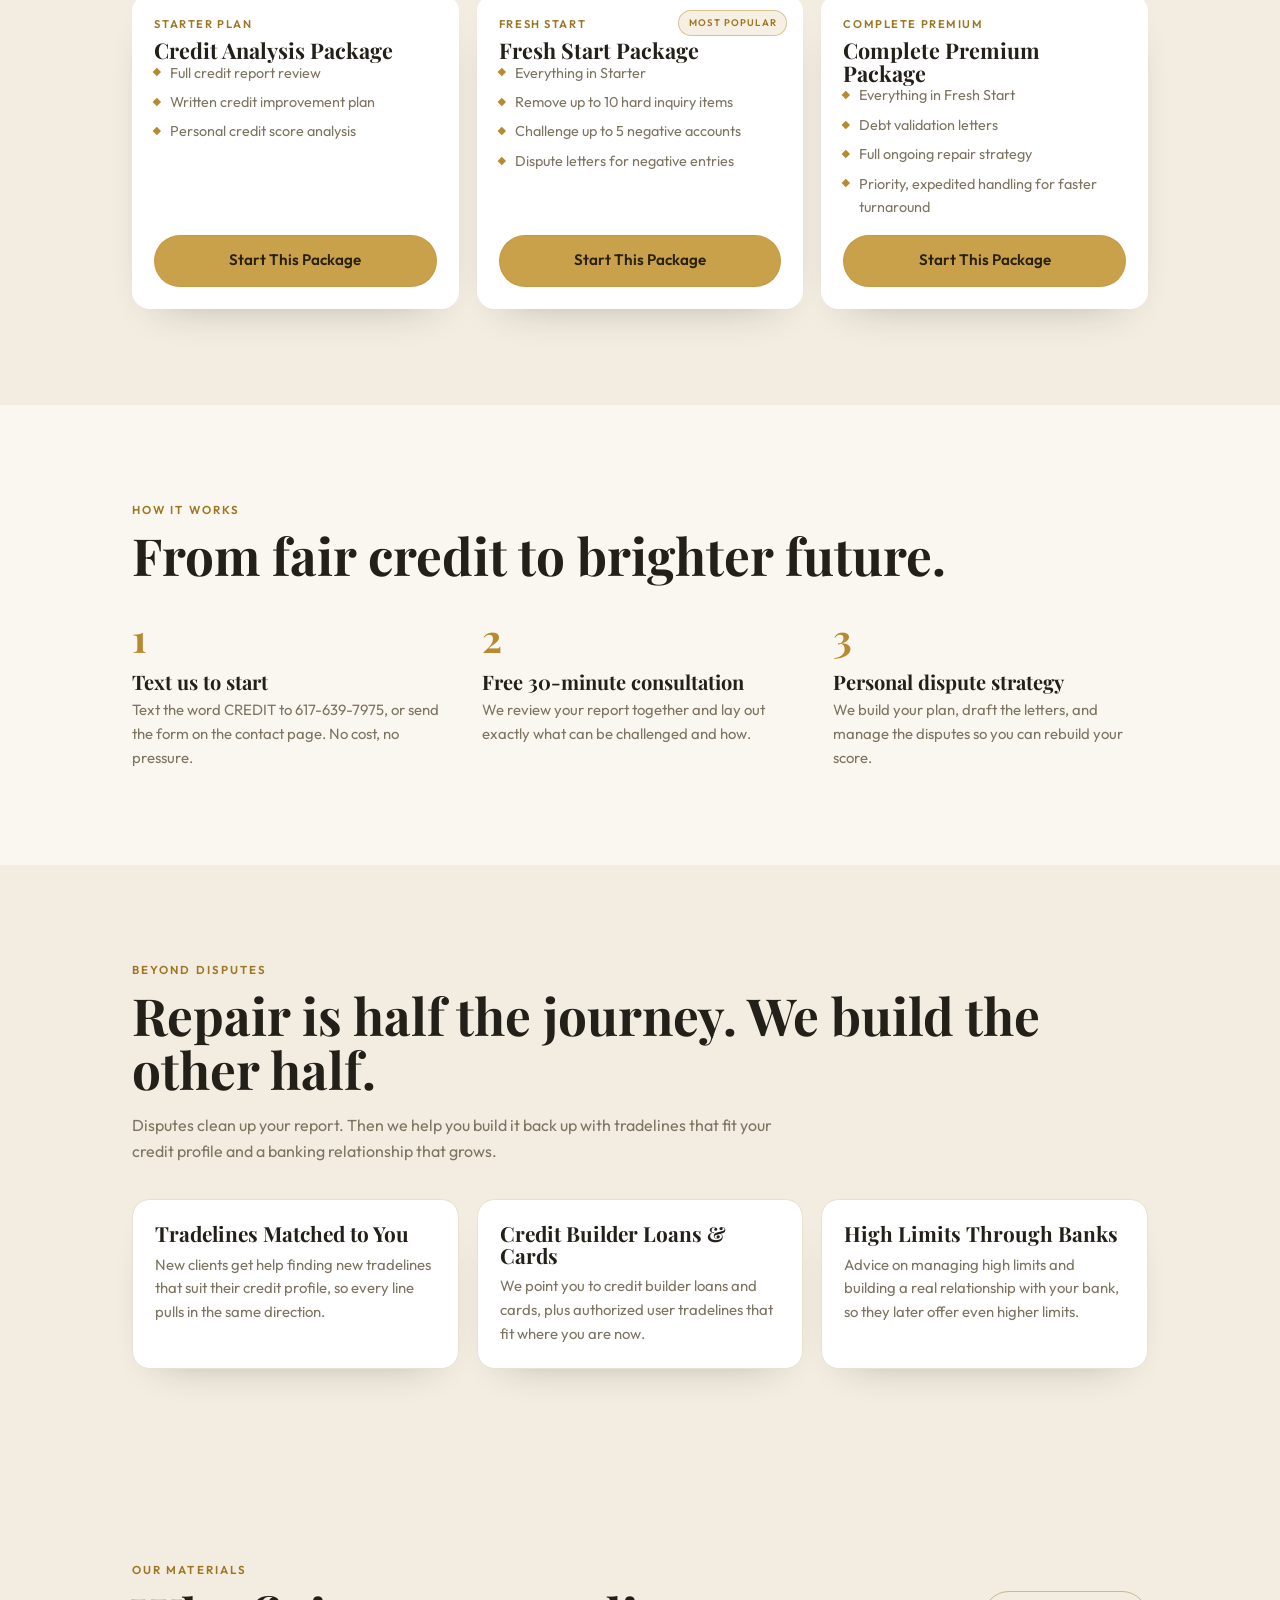
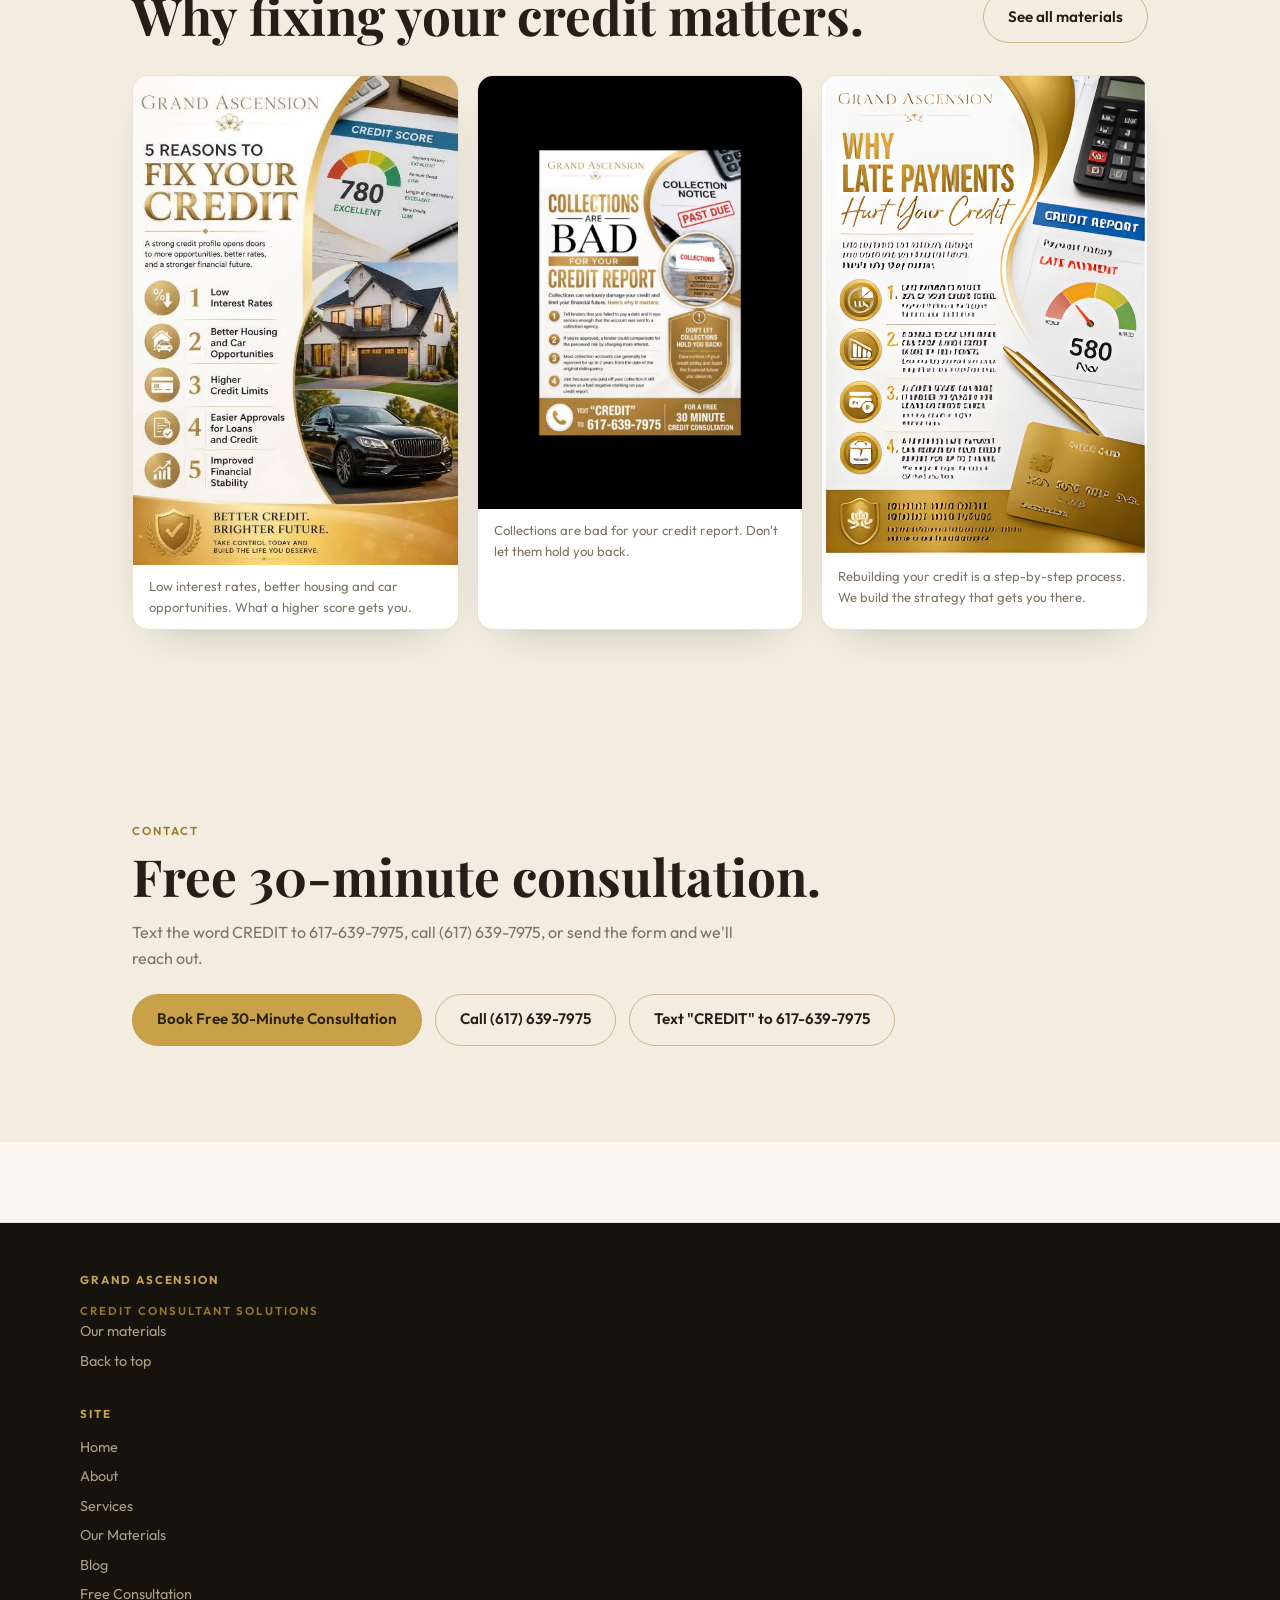
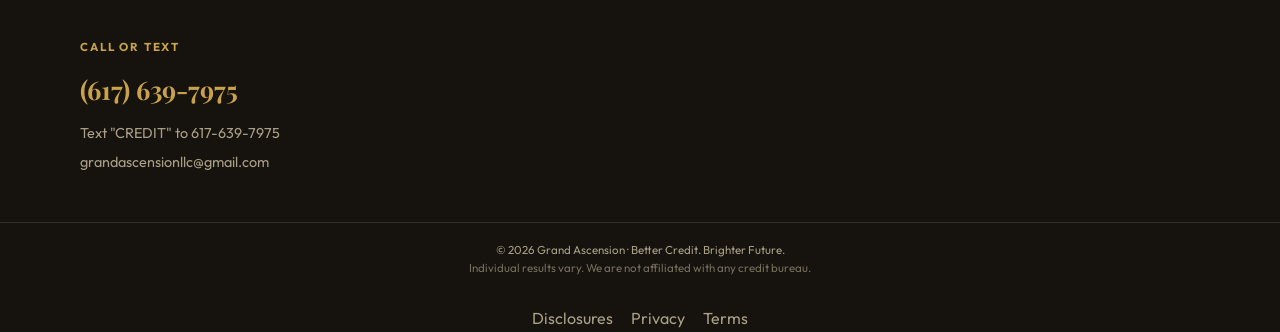
==== commit ccd0cc2d: "AI-upscale hero (business card) and Our Materials image; cache-bust hero" ====
--- a/index.html
+++ b/index.html
@@ -2,7 +2,7 @@
 <html lang="en">
 <head>
 <meta charset="utf-8">
-<meta name="viewport" content="width=device-width, initial-scale=1, viewport-fit=cover"><link rel="preload" as="image" href="assets/hero.webp" type="image/webp">
+<meta name="viewport" content="width=device-width, initial-scale=1, viewport-fit=cover"><link rel="preload" as="image" href="assets/hero.webp?v=2" type="image/webp">
 <title>Grand Ascension | Credit Consultant Solutions | Massachusetts</title>
 <meta name="description" content="Better credit. Brighter future. Grand Ascension builds personal dispute strategies that remove late payments, collections, repossessions and closed accounts. Free 30-minute consultation.">
 <meta property="og:title" content="Grand Ascension | Credit Consultant Solutions">
@@ -50,7 +50,7 @@
         </div>
       </div>
       <div class="hero-poster">
-        <picture><source srcset="assets/hero.webp" type="image/webp"><img src="assets/hero.jpg" width="194" height="147" alt="Achieve a Grand Ascension. Grand Ascension credit dispute strategies in Massachusetts. We create personal dispute strategies. Free 30-minute consultation. Text CREDIT to 617-639-7975." fetchpriority="high"></picture>
+        <picture><source srcset="assets/hero.webp?v=2" type="image/webp"><img src="assets/hero.jpg?v=2" width="776" height="588" alt="Grand Ascension business card. Credit dispute strategies in Massachusetts. Free 30-minute consultation. Text CREDIT to 617-639-7975." fetchpriority="high"></picture>
       </div>
     </div>
   </section>
@@ -178,7 +178,7 @@
           <figcaption>Collections are bad for your credit report. Don't let them hold you back.</figcaption>
         </figure>
         <figure>
-          <picture><source srcset="assets/materials3.webp" type="image/webp"><img src="assets/materials3.jpg" width="160" height="236" alt="Grand Ascension materials" loading="lazy" decoding="async"></picture>
+          <picture><source srcset="assets/materials3.webp?v=2" type="image/webp"><img src="assets/materials3.jpg?v=2" width="640" height="944" alt="Why late payments hurt your credit" loading="lazy" decoding="async"></picture>
           <figcaption>Rebuilding your credit is a step-by-step process. We build the strategy that gets you there.</figcaption>
         </figure>
               </div>
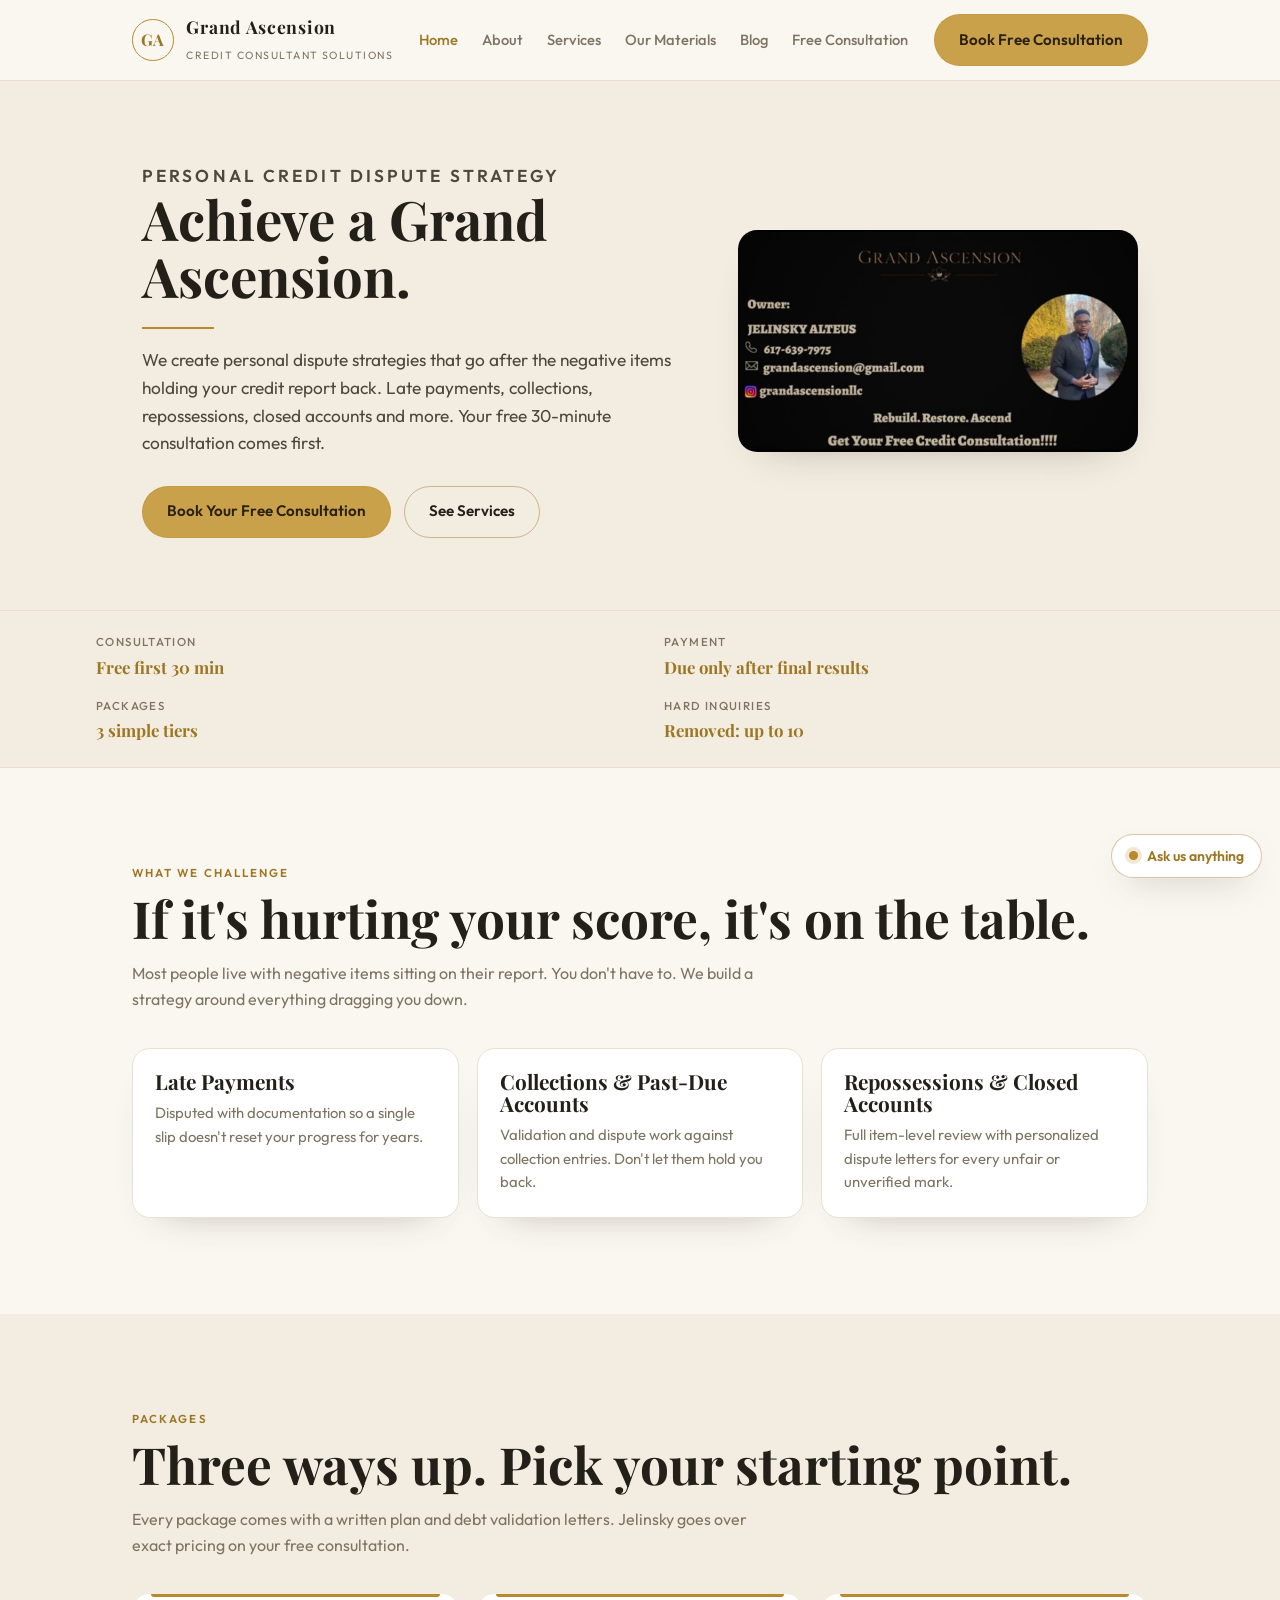
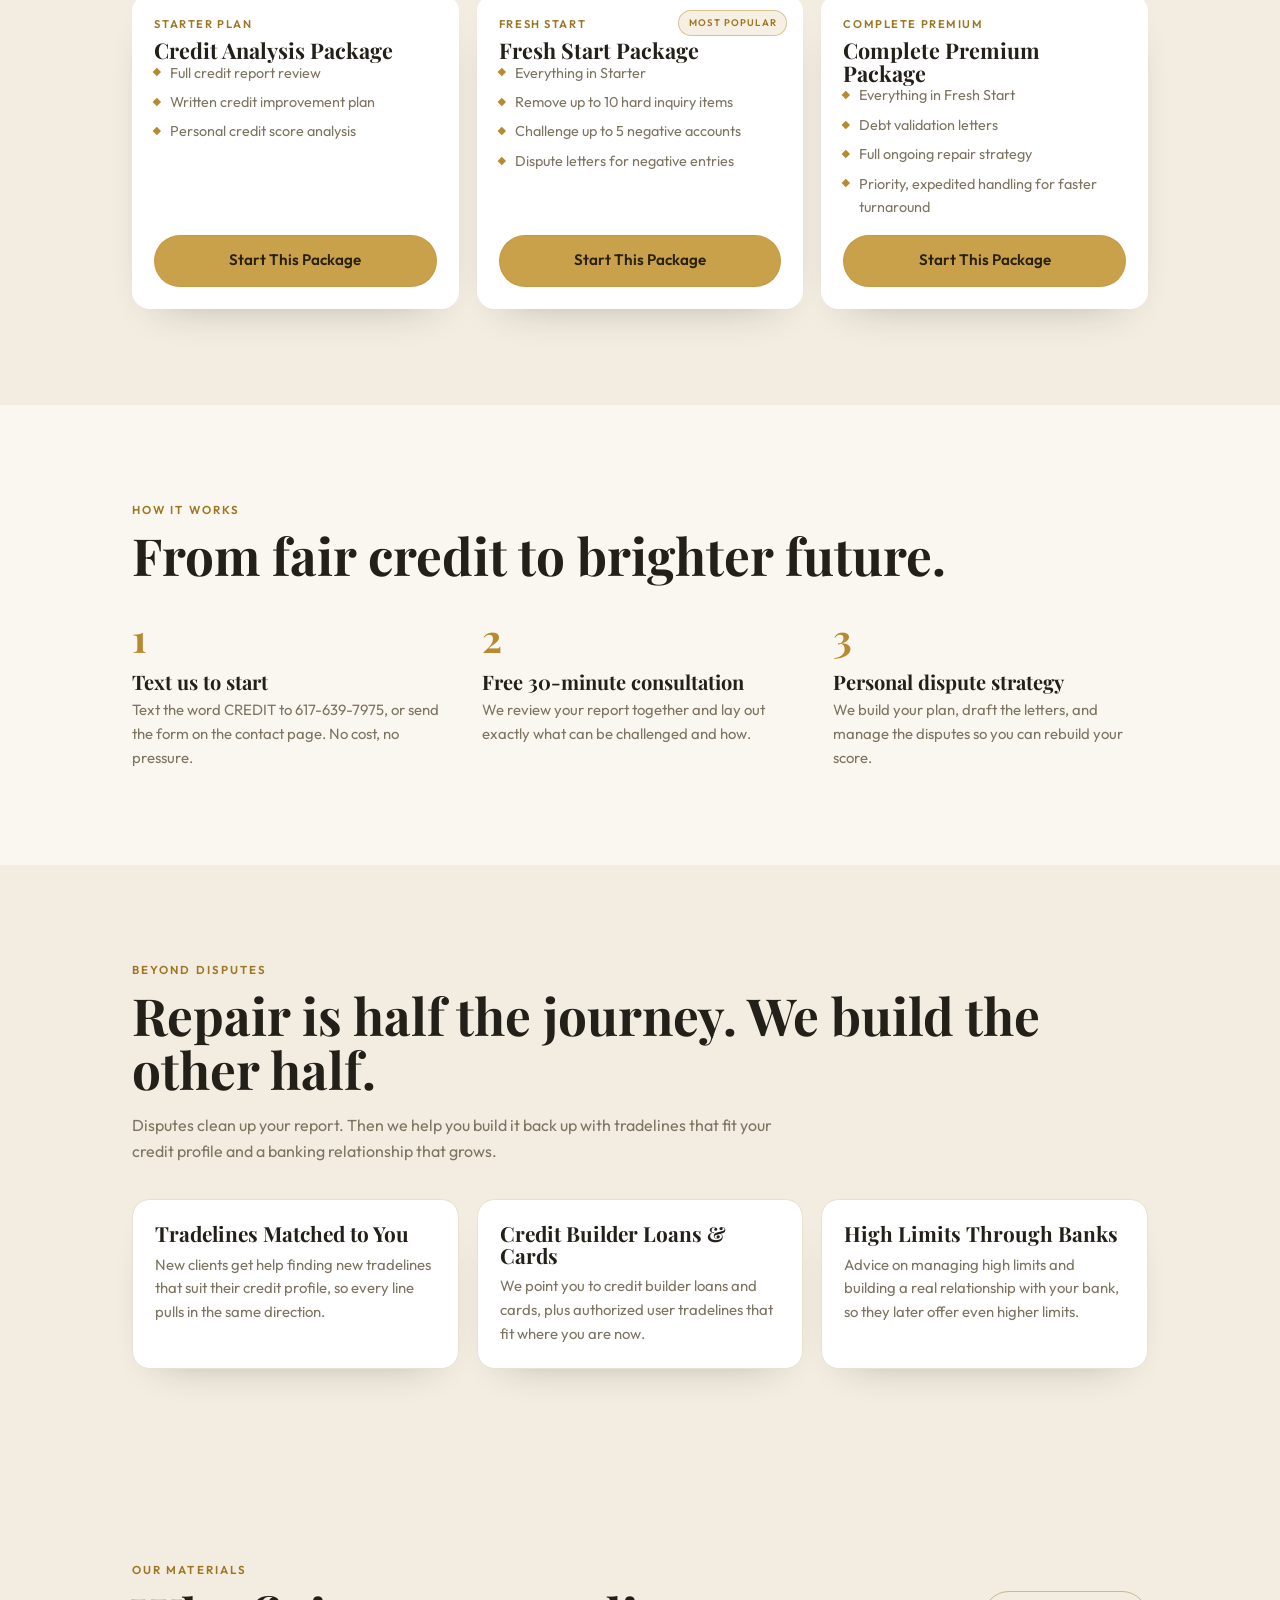
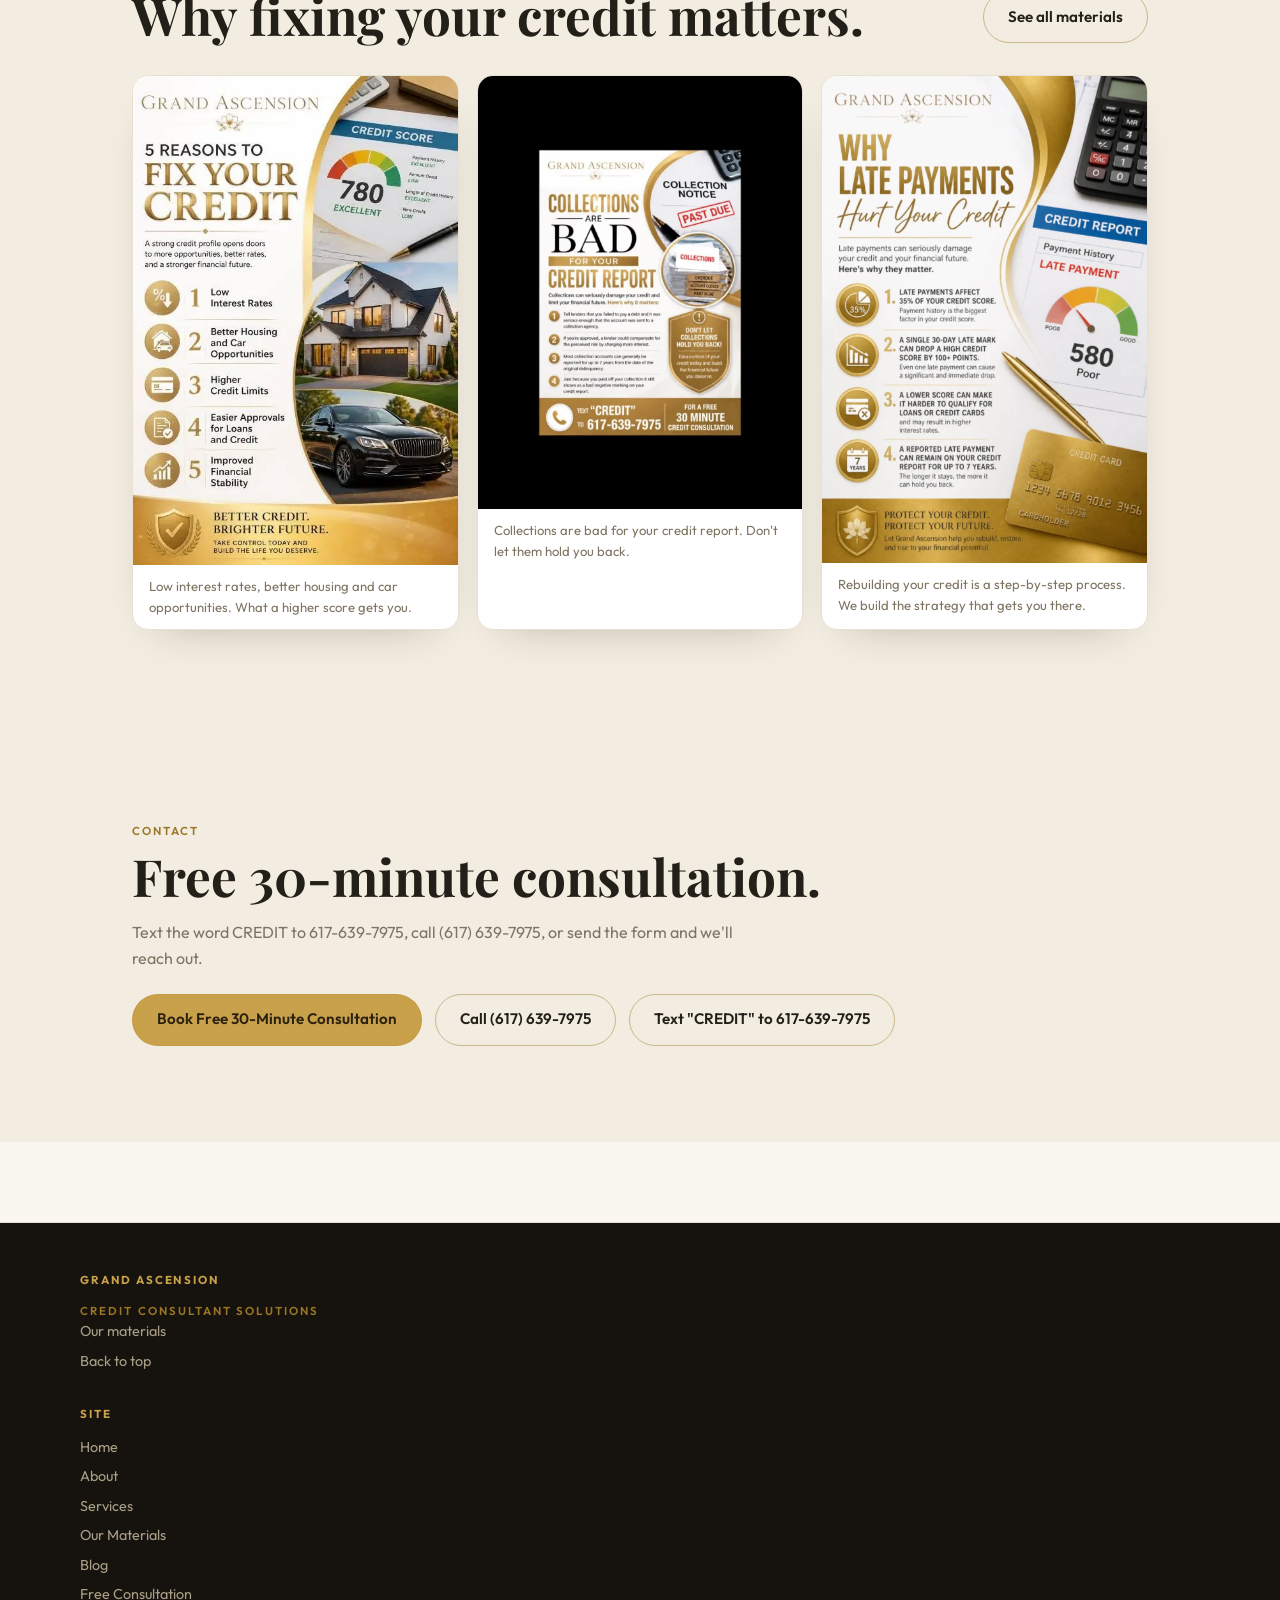
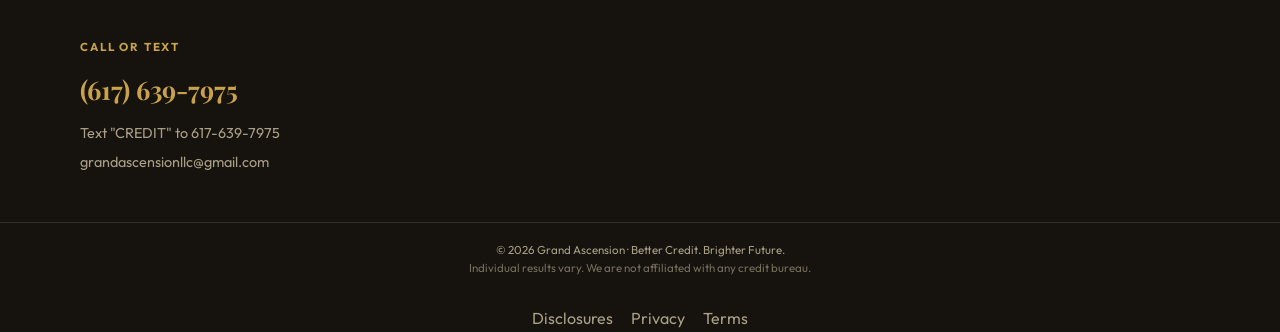
==== commit edbe0302: "Replace hero + materials3 with full-resolution originals from source; cache-bust v=3" ====
--- a/index.html
+++ b/index.html
@@ -2,7 +2,7 @@
 <html lang="en">
 <head>
 <meta charset="utf-8">
-<meta name="viewport" content="width=device-width, initial-scale=1, viewport-fit=cover"><link rel="preload" as="image" href="assets/hero.webp?v=2" type="image/webp">
+<meta name="viewport" content="width=device-width, initial-scale=1, viewport-fit=cover"><link rel="preload" as="image" href="assets/hero.webp?v=3" type="image/webp">
 <title>Grand Ascension | Credit Consultant Solutions | Massachusetts</title>
 <meta name="description" content="Better credit. Brighter future. Grand Ascension builds personal dispute strategies that remove late payments, collections, repossessions and closed accounts. Free 30-minute consultation.">
 <meta property="og:title" content="Grand Ascension | Credit Consultant Solutions">
@@ -50,7 +50,7 @@
         </div>
       </div>
       <div class="hero-poster">
-        <picture><source srcset="assets/hero.webp?v=2" type="image/webp"><img src="assets/hero.jpg?v=2" width="776" height="588" alt="Grand Ascension business card. Credit dispute strategies in Massachusetts. Free 30-minute consultation. Text CREDIT to 617-639-7975." fetchpriority="high"></picture>
+        <picture><source srcset="assets/hero.webp?v=3" type="image/webp"><img src="assets/hero.jpg?v=3" width="750" height="416" alt="Grand Ascension business card. Credit dispute strategies in Massachusetts. Free 30-minute consultation. Text CREDIT to 617-639-7975." fetchpriority="high"></picture>
       </div>
     </div>
   </section>
@@ -178,7 +178,7 @@
           <figcaption>Collections are bad for your credit report. Don't let them hold you back.</figcaption>
         </figure>
         <figure>
-          <picture><source srcset="assets/materials3.webp?v=2" type="image/webp"><img src="assets/materials3.jpg?v=2" width="640" height="944" alt="Why late payments hurt your credit" loading="lazy" decoding="async"></picture>
+          <picture><source srcset="assets/materials3.webp?v=3" type="image/webp"><img src="assets/materials3.jpg?v=3" width="1017" height="1523" alt="Why late payments hurt your credit" loading="lazy" decoding="async"></picture>
           <figcaption>Rebuilding your credit is a step-by-step process. We build the strategy that gets you there.</figcaption>
         </figure>
               </div>
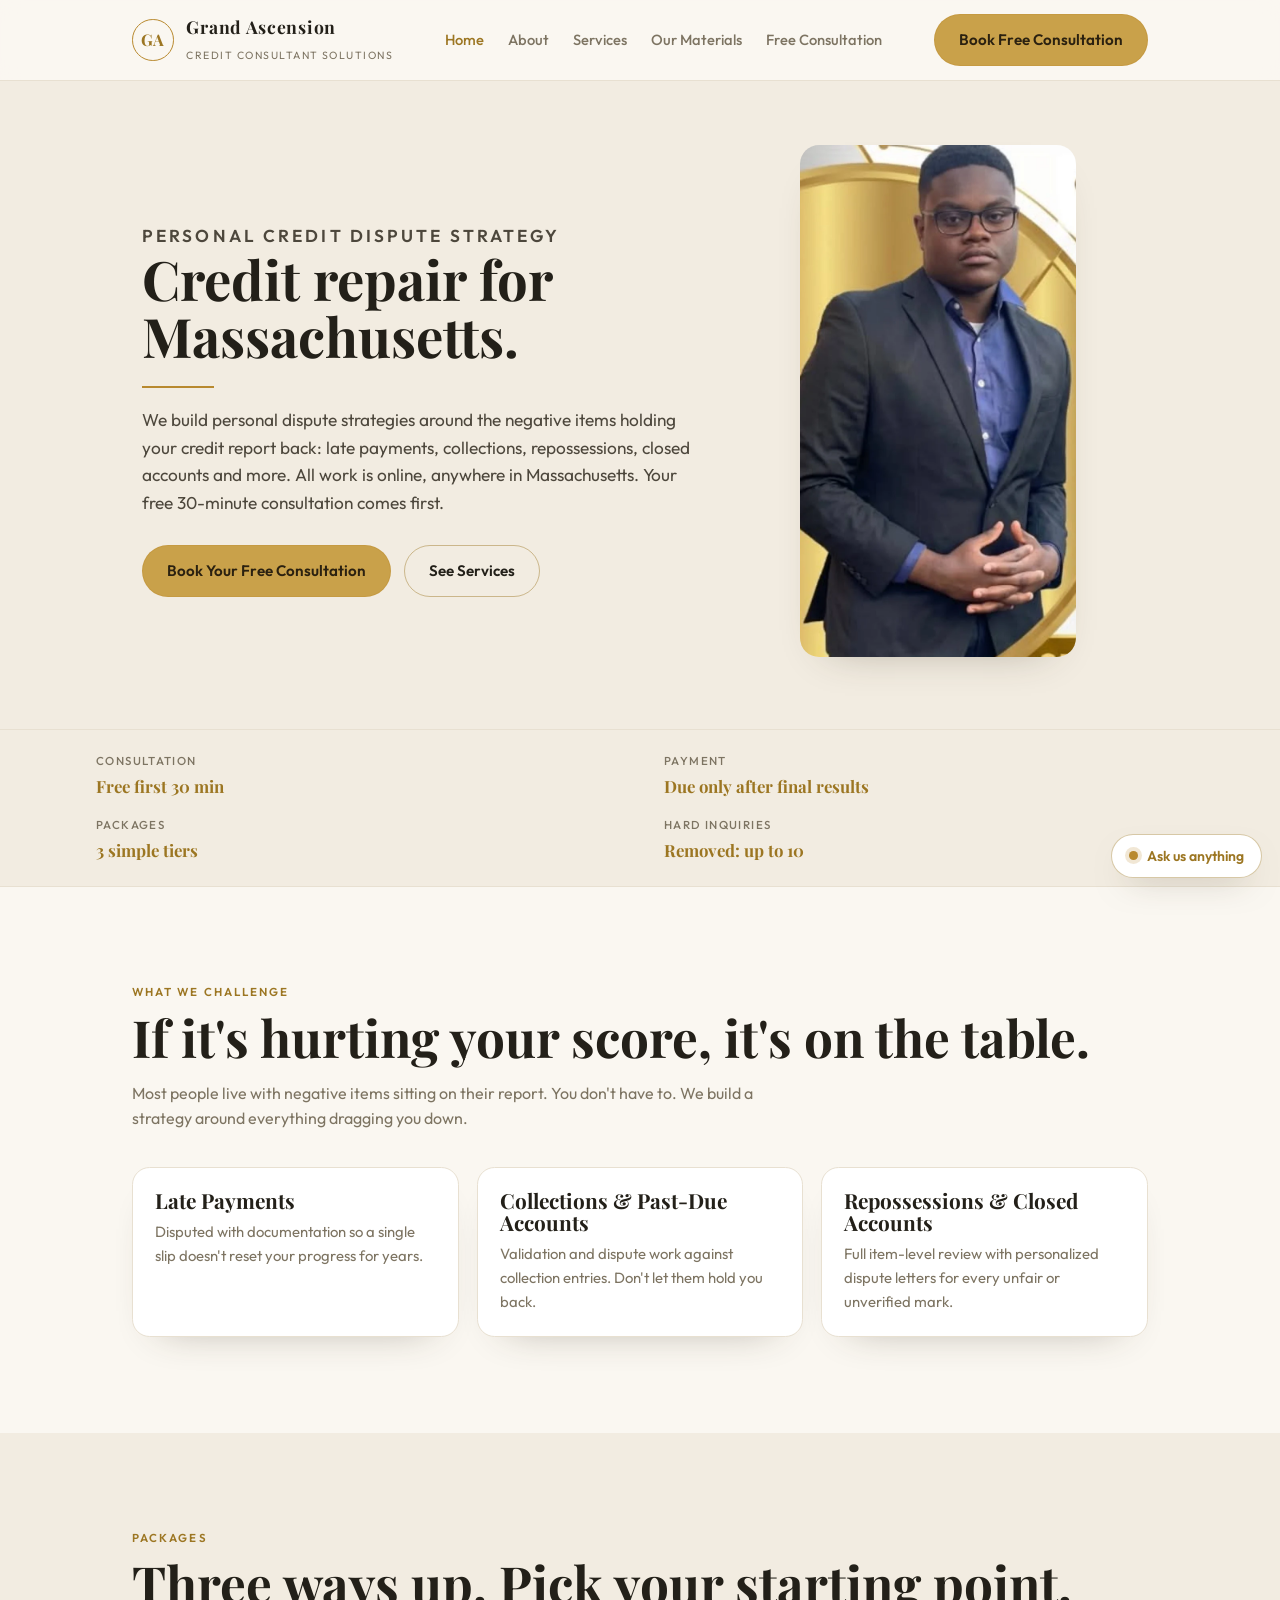
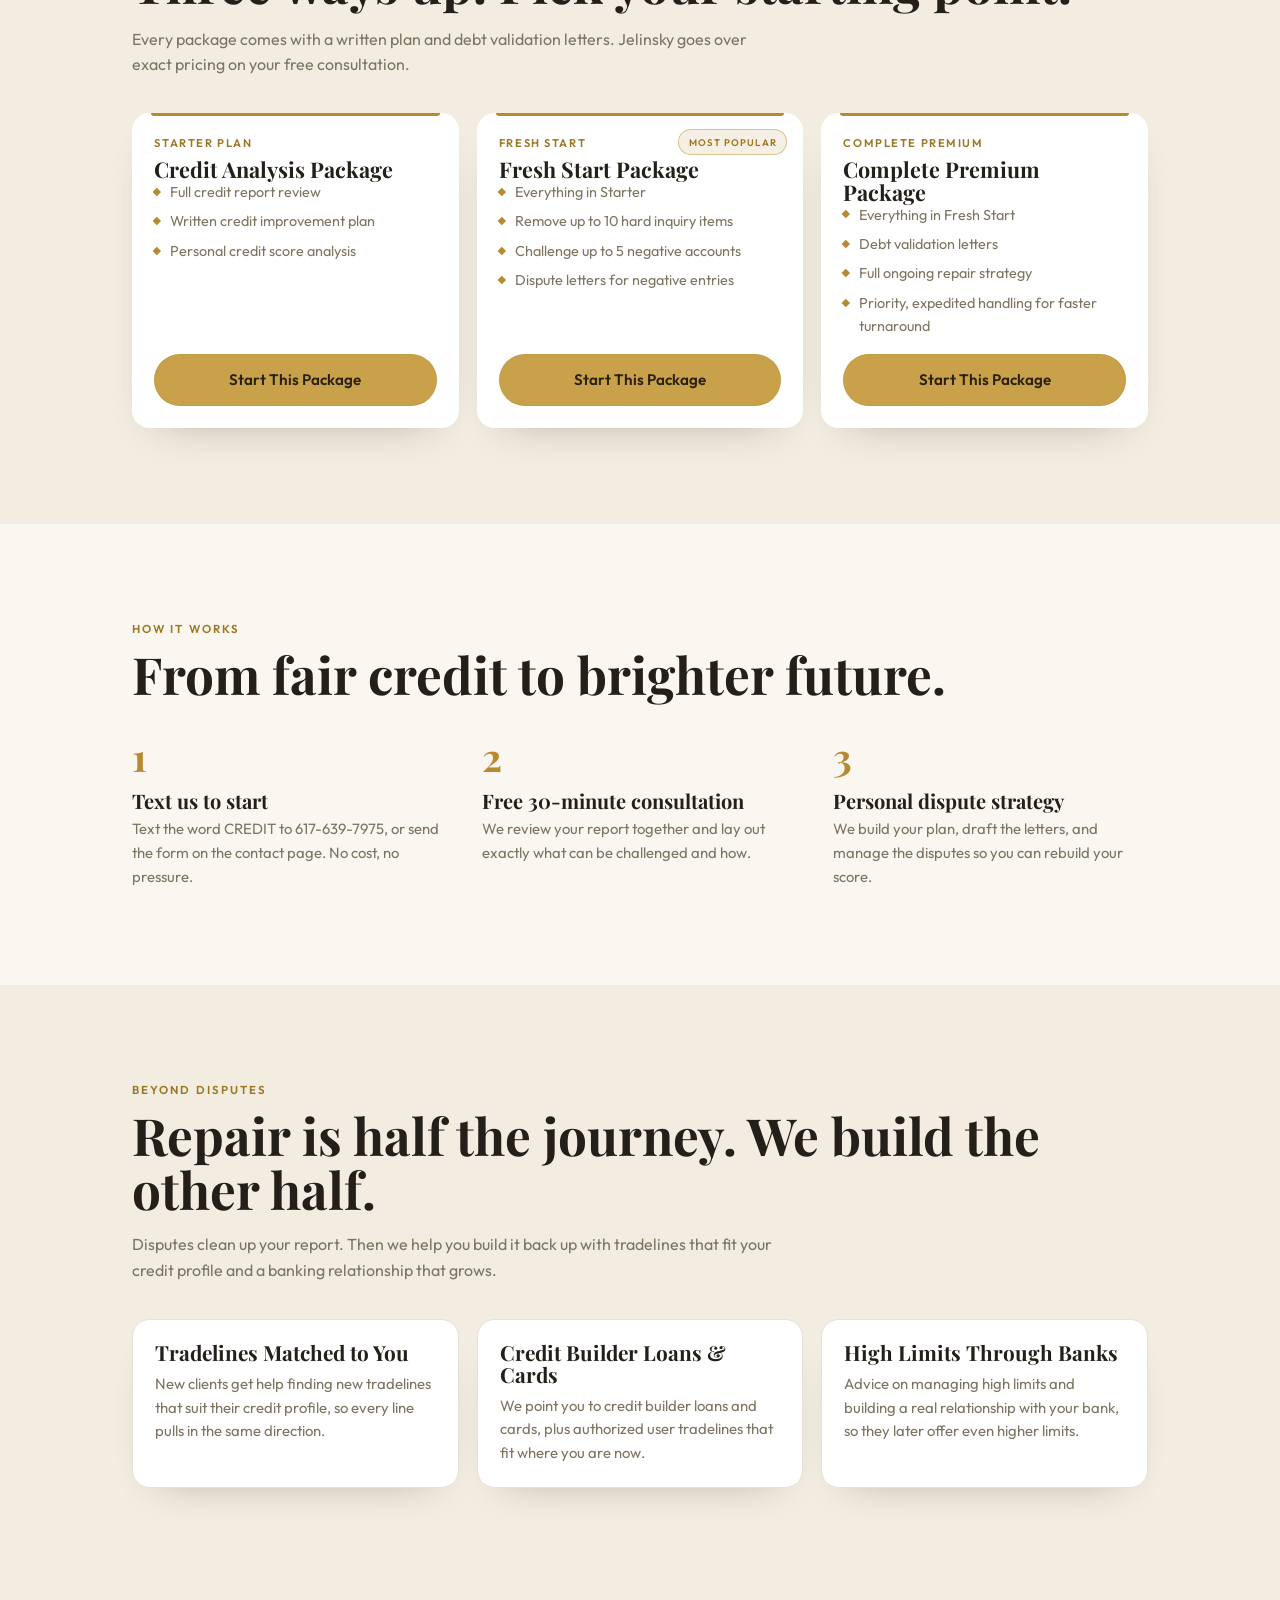
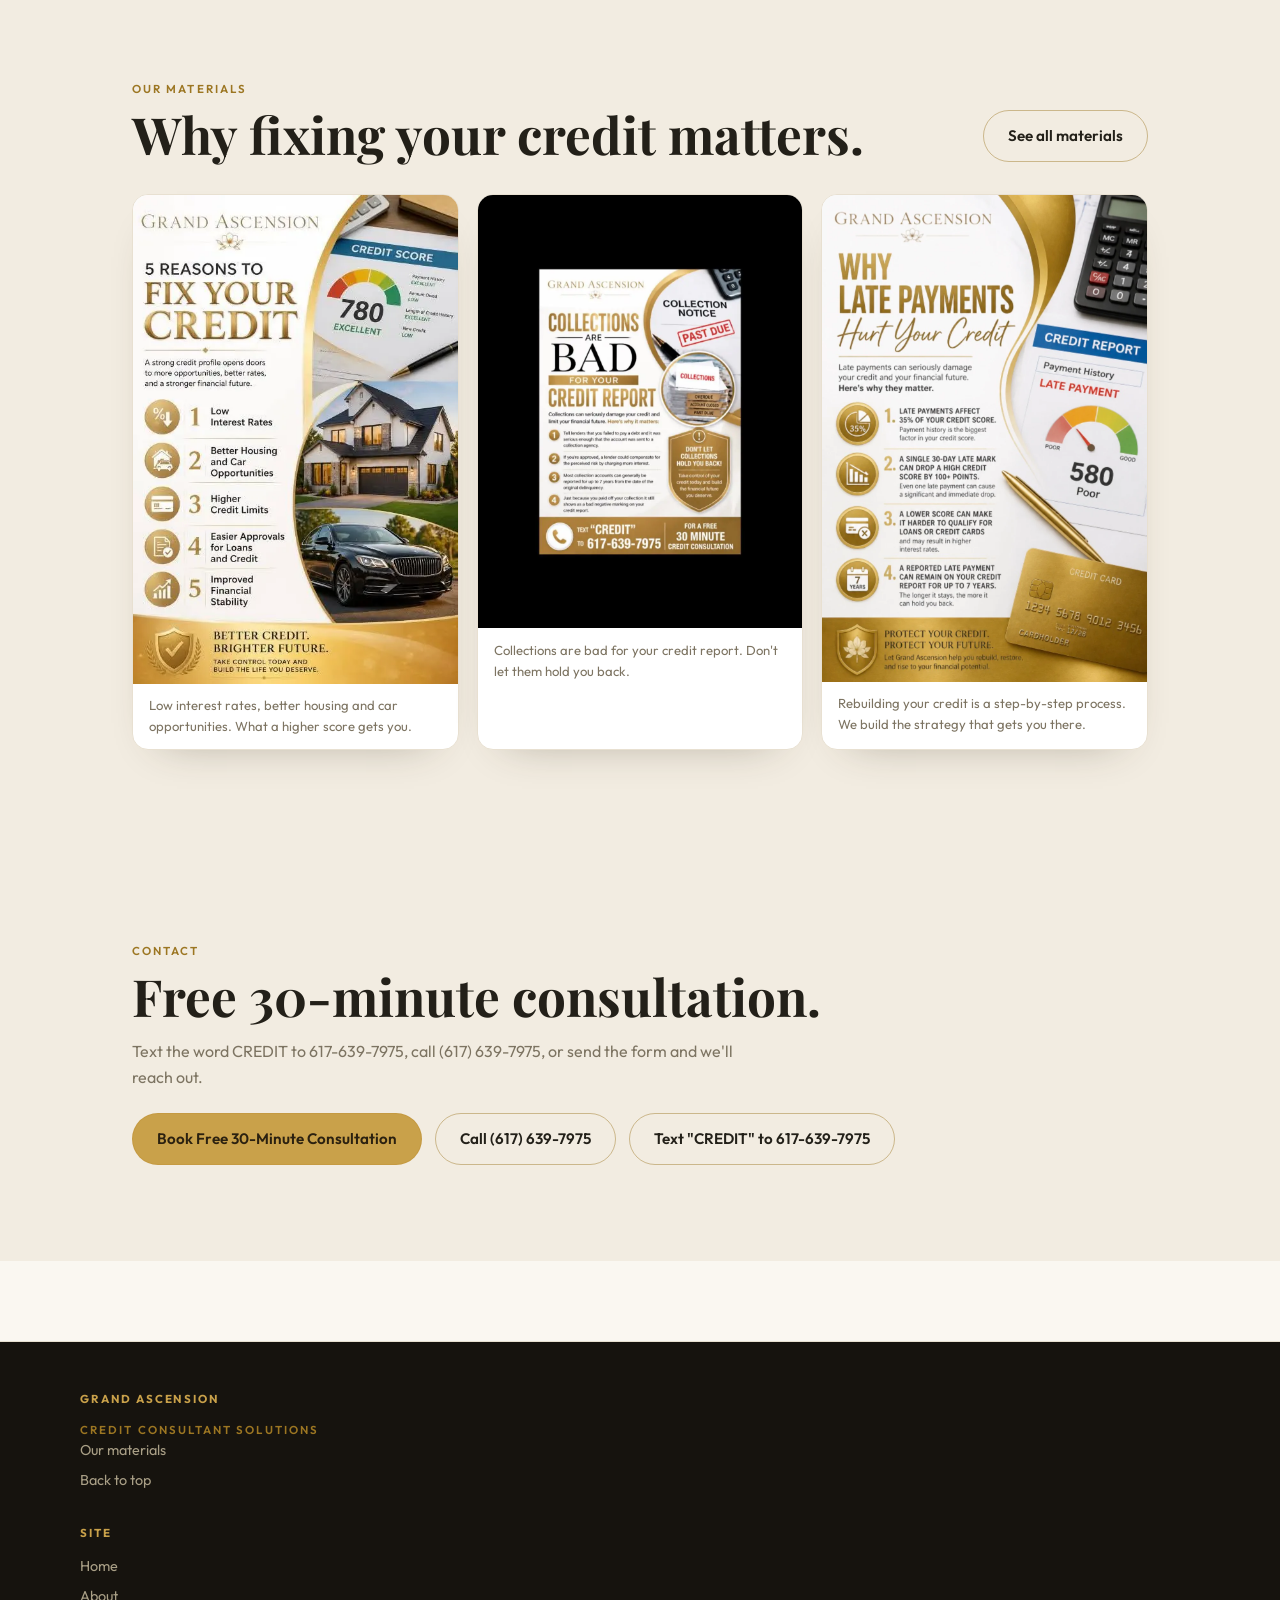
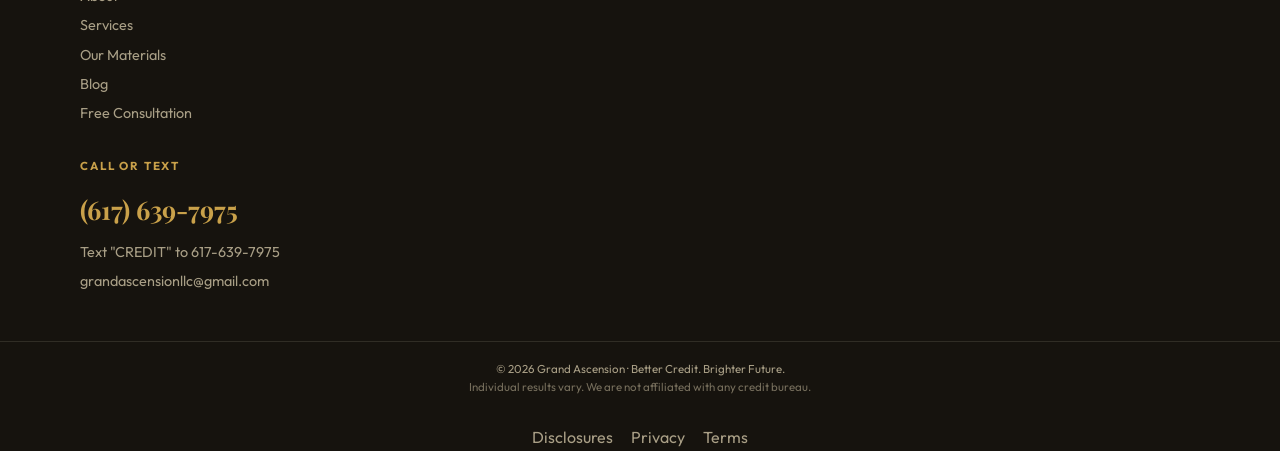
==== commit d947e168: "Fix contact form losing leads, point SEO at custom domain, add robots and sitemap - Contact form now" ====
--- a/index.html
+++ b/index.html
@@ -2,13 +2,10 @@
 <html lang="en">
 <head>
 <meta charset="utf-8">
-<meta name="viewport" content="width=device-width, initial-scale=1, viewport-fit=cover"><link rel="preload" as="image" href="assets/hero.webp?v=3" type="image/webp">
+<meta name="viewport" content="width=device-width, initial-scale=1, viewport-fit=cover"><link rel="preload" as="image" href="assets/founder-portrait.webp" type="image/webp">
 <title>Grand Ascension | Credit Consultant Solutions | Massachusetts</title>
-<meta name="description" content="Better credit. Brighter future. Grand Ascension builds personal dispute strategies that remove late payments, collections, repossessions and closed accounts. Free 30-minute consultation.">
-<meta property="og:title" content="Grand Ascension | Credit Consultant Solutions">
-<meta property="og:description" content="Personal credit dispute strategies. Free 30-minute consultation. Just text CREDIT to 617-639-7975.">
-<meta property="og:image" content="/assets/hero.jpg">
-<link rel="icon" href='data:image/svg+xml,<svg xmlns="http://www.w3.org/2000/svg" viewBox="0 0 100 100"><text y=".9em" font-size="90">&#128179;</text></svg>'><meta name="theme-color" content="#faf7f1"><meta property="og:type" content="website"><meta property="og:url" content="https://ari-builds.github.io/grand-ascension/"><meta property="og:title" content="Grand Ascension | Credit Consultant Solutions | Massachusetts"><meta property="og:description" content="Personal credit dispute strategies. Free 30-minute consultation. Better Credit. Brighter Future."><meta property="og:image" content="https://ari-builds.github.io/grand-ascension/assets/hero.jpg"><link rel="canonical" href="https://ari-builds.github.io/grand-ascension/"><script type="application/ld+json">{"@context":"https://schema.org","@type":"FinancialService","name":"Grand Ascension","alternateName":"Grand Ascension Credit Consultant Solutions","url":"https://ari-builds.github.io/grand-ascension/","image":"https://ari-builds.github.io/grand-ascension/assets/hero.jpg","telephone":"+16176397975","email":"grandascensionllc@gmail.com","areaServed":"Massachusetts","slogan":"Better Credit. Brighter Future.","founder":{"@type":"Person","name":"Jelinsky Alteus","jobTitle":"Credit & Funding Consultant"}}</script>
+<meta name="description" content="We build personal dispute strategies that focus on challenging late payments, collections, repossessions and closed accounts. Free 30-minute consultation, online in Massachusetts.">
+<link rel="icon" href='data:image/svg+xml,<svg xmlns="http://www.w3.org/2000/svg" viewBox="0 0 100 100"><text y=".9em" font-size="90">&#128179;</text></svg>'><meta name="theme-color" content="#faf7f1"><meta property="og:type" content="website"><meta property="og:url" content="https://grandascensionsllc.com/"><meta property="og:title" content="Grand Ascension | Credit Consultant Solutions | Massachusetts"><meta property="og:description" content="Personal credit dispute strategies. Free 30-minute consultation. Better Credit. Brighter Future."><meta property="og:image" content="https://grandascensionsllc.com/assets/hero.jpg"><link rel="canonical" href="https://grandascensionsllc.com/"><script type="application/ld+json">{"@context":"https://schema.org","@type":"FinancialService","name":"Grand Ascension","alternateName":"Grand Ascension Credit Consultant Solutions","url":"https://grandascensionsllc.com/","image":"https://grandascensionsllc.com/assets/hero.jpg","telephone":"+16176397975","email":"grandascensionllc@gmail.com","areaServed":"Massachusetts","slogan":"Better Credit. Brighter Future.","founder":{"@type":"Person","name":"Jelinsky Alteus","jobTitle":"Credit & Funding Consultant"}}</script>
 <link rel="preconnect" href="https://fonts.googleapis.com">
 <link rel="preconnect" href="https://fonts.gstatic.com" crossorigin>
 <link href="https://fonts.googleapis.com/css2?family=Playfair+Display:wght@600;700;800&family=Outfit:wght@400;500;600;700&display=swap" rel="stylesheet">
@@ -29,7 +26,6 @@
       <a href="about.html">About</a>
       <a href="services.html">Services</a>
       <a href="work.html">Our Materials</a>
-      <a href="blog.html">Blog</a>
       <a href="https://calendly.com/grandascensionllc/30min" target="_blank" rel="noopener">Free Consultation</a>
     </nav>
     <a class="btn btn-gold head-cta" href="https://calendly.com/grandascensionllc/30min" target="_blank" rel="noopener">Book Free Consultation</a>
@@ -42,15 +38,15 @@
     <div class="hero-inner">
       <div class="hero-band">
         <p class="kicker">Personal Credit Dispute Strategy</p>
-        <h1>Achieve a Grand Ascension.</h1>
-        <p>We create personal dispute strategies that go after the negative items holding your credit report back. Late payments, collections, repossessions, closed accounts and more. Your free 30-minute consultation comes first.</p>
+        <h1>Credit repair for Massachusetts.</h1>
+        <p>We build personal dispute strategies around the negative items holding your credit report back: late payments, collections, repossessions, closed accounts and more. All work is online, anywhere in Massachusetts. Your free 30-minute consultation comes first.</p>
         <div class="cta">
           <a class="btn btn-gold" href="https://calendly.com/grandascensionllc/30min" target="_blank" rel="noopener">Book Your Free Consultation</a>
           <a class="btn btn-ghost" href="services.html">See Services</a>
         </div>
       </div>
       <div class="hero-poster">
-        <picture><source srcset="assets/hero.webp?v=3" type="image/webp"><img src="assets/hero.jpg?v=3" width="750" height="416" alt="Grand Ascension business card. Credit dispute strategies in Massachusetts. Free 30-minute consultation. Text CREDIT to 617-639-7975." fetchpriority="high"></picture>
+        <picture><source srcset="assets/founder-portrait.webp" type="image/webp"><img src="assets/founder-portrait.jpg" width="690" height="1280" alt="Jelinsky Alteus, founder and credit consultant at Grand Ascension" fetchpriority="high"></picture>
       </div>
     </div>
   </section>
@@ -194,7 +190,7 @@
       <div class="cta" style="margin-top:1.4rem; display:flex; flex-wrap:wrap; gap:.8rem">
         <a class="btn btn-gold" href="https://calendly.com/grandascensionllc/30min" target="_blank" rel="noopener">Book Free 30-Minute Consultation</a>
         <a class="btn btn-ghost" href="tel:+16176397975">Call (617) 639-7975</a>
-        <a class="btn btn-ghost" href="sms:+16176397975?&body=CREDIT">Text "CREDIT" to 617-639-7975</a>
+        <a class="btn btn-ghost" href="sms:+16176397975?body=CREDIT">Text "CREDIT" to 617-639-7975</a>
       </div>
     </div>
   </section>
@@ -222,7 +218,7 @@
       <h4>Call or text</h4>
       <a class="ftr-phone" href="tel:+16176397975">(617) 639-7975</a>
       <div class="links" style="margin-top:.7rem">
-        <a href="sms:+16176397975?&body=CREDIT">Text "CREDIT" to 617-639-7975</a>
+        <a href="sms:+16176397975?body=CREDIT">Text "CREDIT" to 617-639-7975</a>
         <a href="mailto:grandascensionllc@gmail.com">grandascensionllc@gmail.com</a>
       </div>
     </div>
@@ -241,12 +237,11 @@
     <a href="about.html">About</a>
     <a href="services.html">Services</a>
     <a href="work.html">Our Materials</a>
-    <a href="blog.html">Blog</a>
     <a href="contact.html">Free Consultation</a>
   </nav>
   <div class="menu-cta">
     <a class="btn btn-gold" href="tel:+16176397975">Call (617) 639-7975</a>
-    <a class="btn btn-ghost" href="sms:+16176397975?&body=CREDIT">Text "CREDIT"</a>
+    <a class="btn btn-ghost" href="sms:+16176397975?body=CREDIT">Text "CREDIT"</a>
   </div>
   <p class="menu-note">Free 30-minute consult &middot; Text the word CREDIT to 617-639-7975</p>
 </div>
--- a/assets/site.css
+++ b/assets/site.css
@@ -363,4 +363,21 @@
 @media (min-width: 768px) {
   #gaChat { left: auto; right: 1.2rem; bottom: 1.2rem; width: 24rem; }
   #gaChatOpen { bottom: 1.4rem; }
-}+}
+
+/* contact form: two send actions */
+.send-row { display: flex; flex-wrap: wrap; gap: .7rem; margin-top: .3rem; }
+.send-row .btn { flex: 1 1 12rem; }
+
+
+/* founder portrait framing in the hero */
+.hero-poster img {
+  max-height: 26rem;
+  object-fit: cover;
+  object-position: center 16%;
+}
+@media (min-width: 768px) {
+  .hero-poster img { max-height: 32rem; }
+}
+/* founder portrait framing on interior pages */
+.about-grid img { max-height: 34rem; object-fit: cover; object-position: center 12%; }
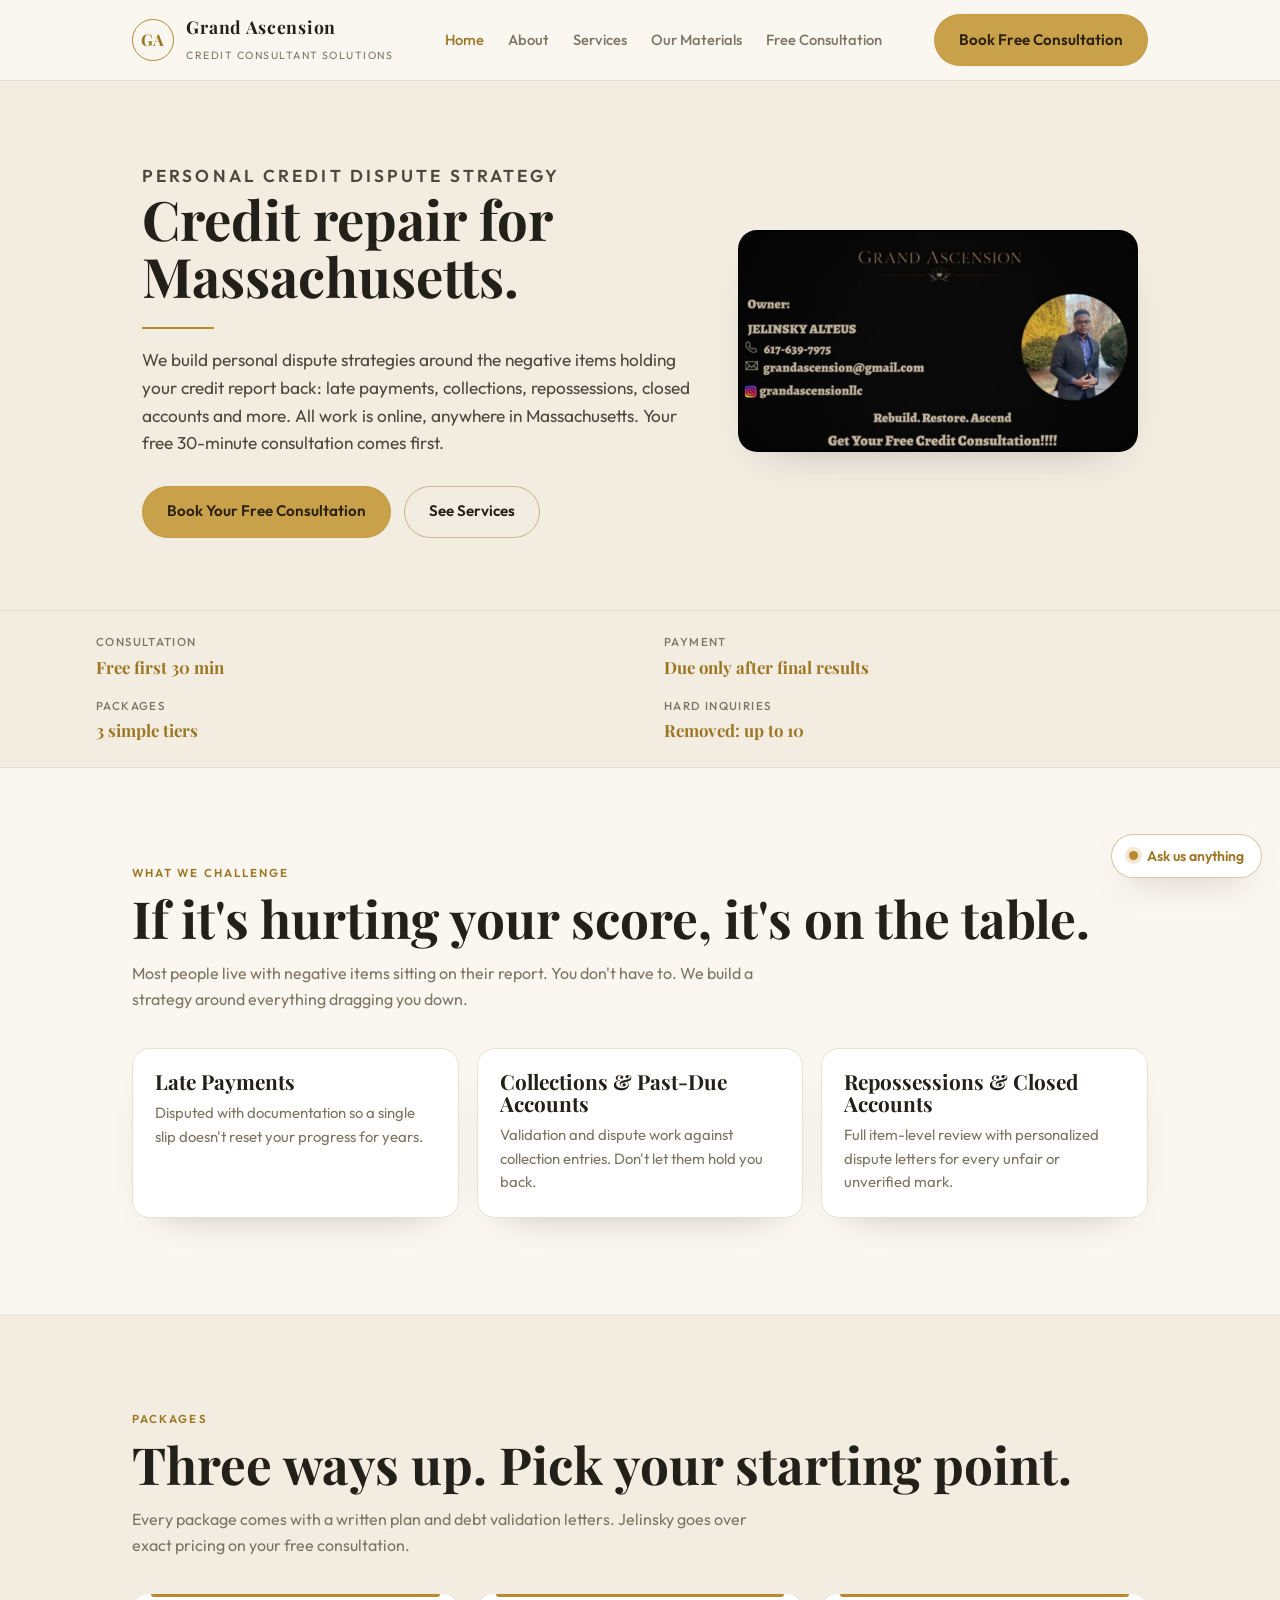
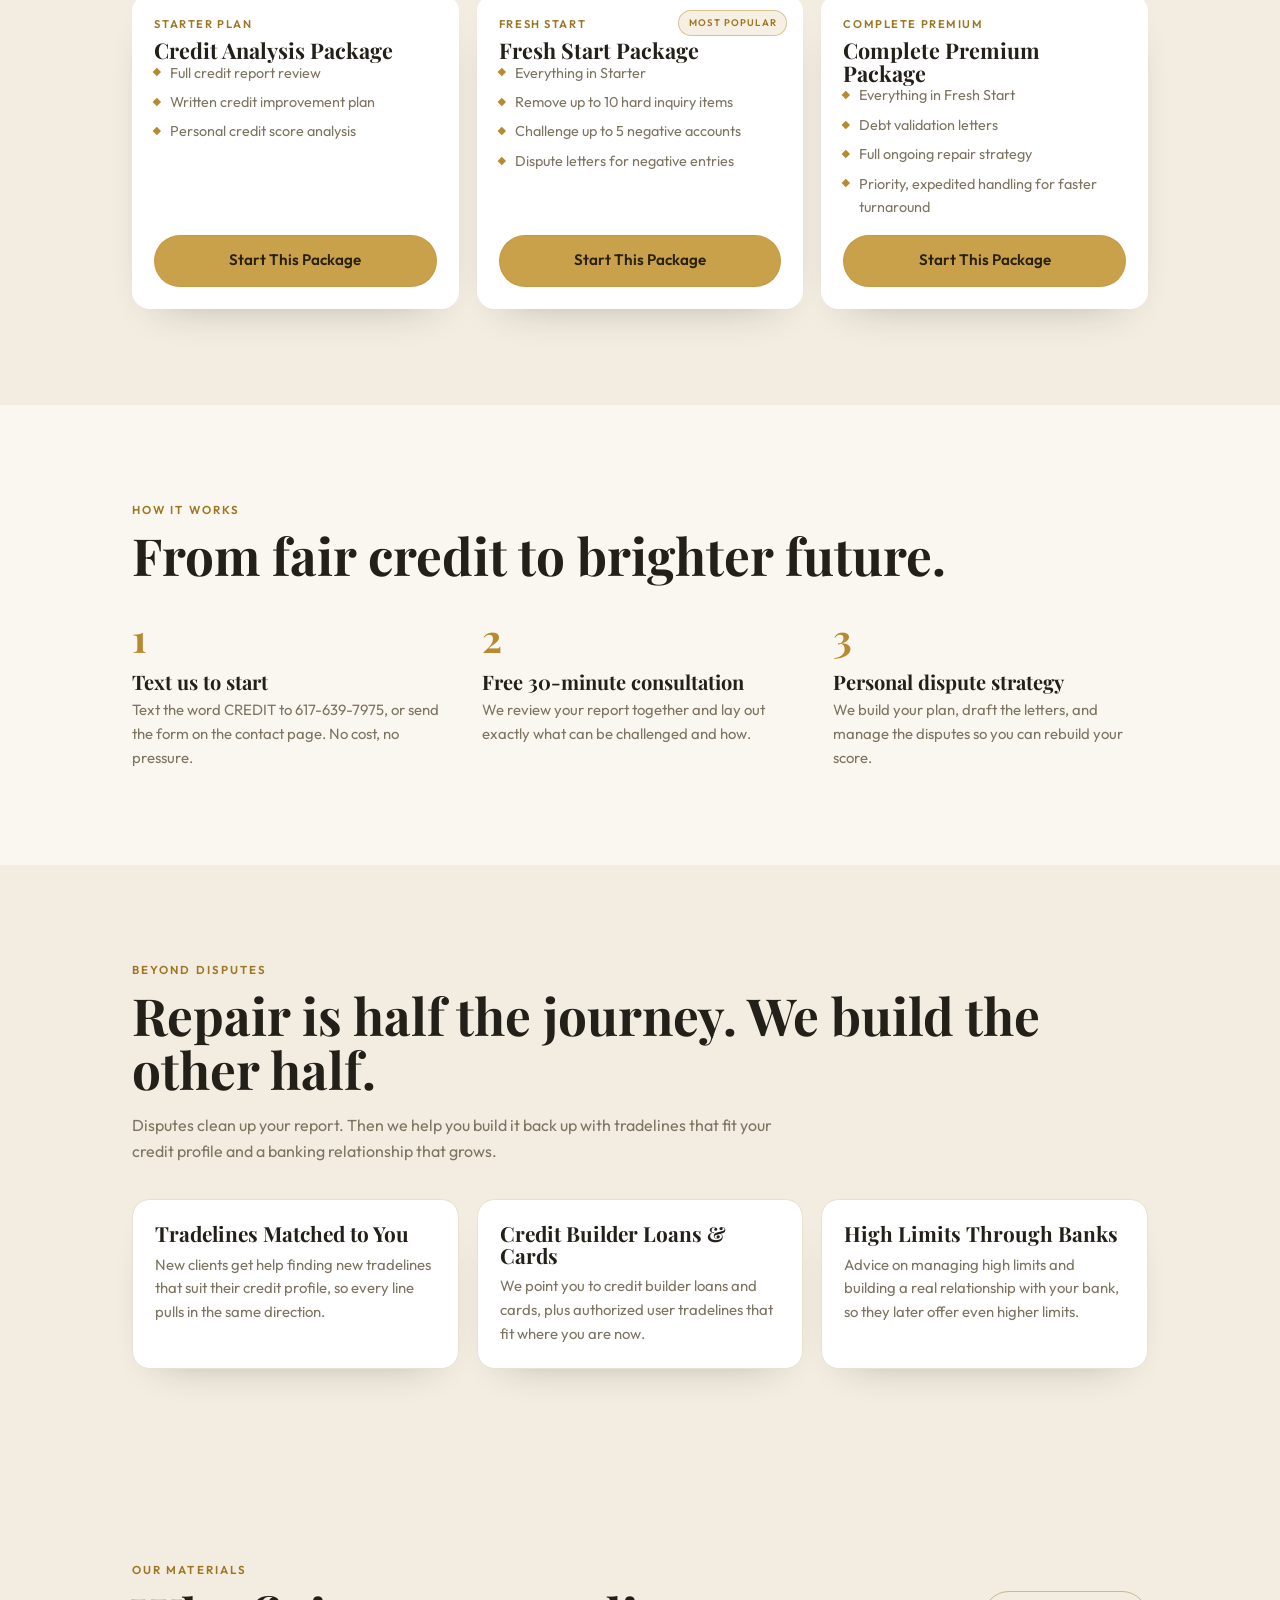
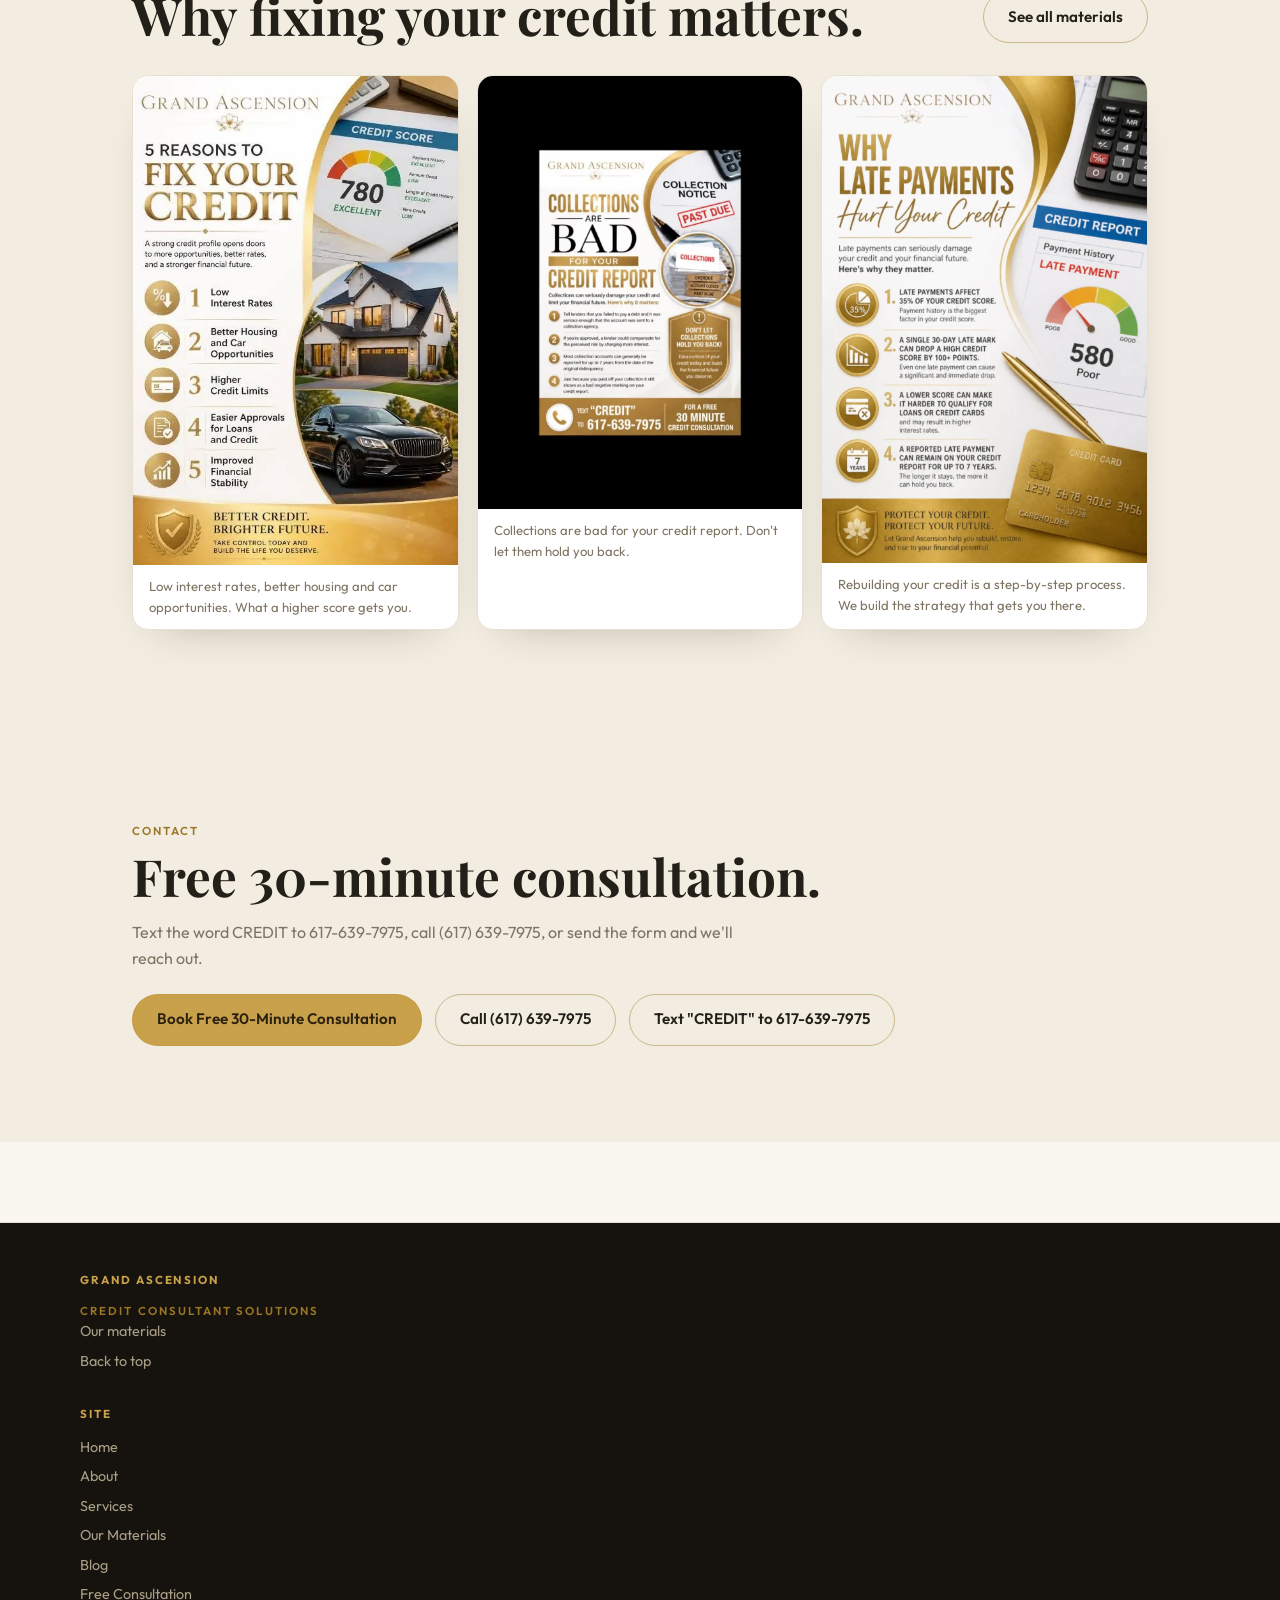
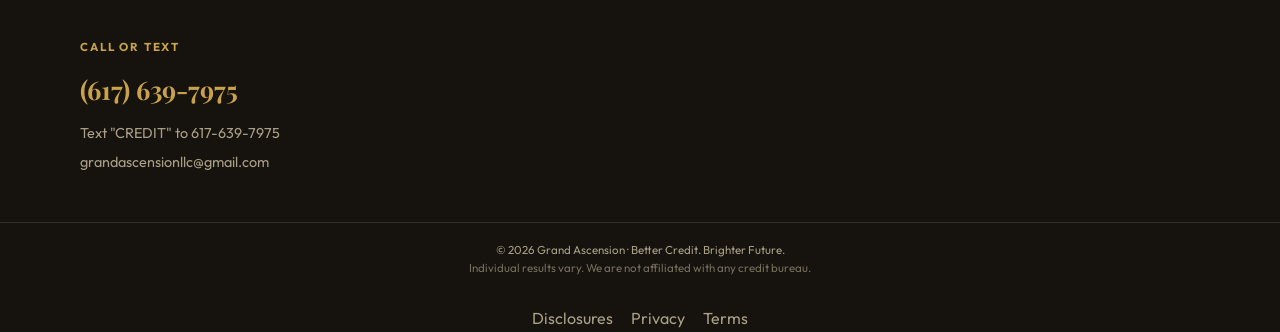
==== commit 97a8b099: "Restore the Grand Ascension business card as the home hero Reverts the home hero image swap that rod" ====
--- a/index.html
+++ b/index.html
@@ -2,7 +2,7 @@
 <html lang="en">
 <head>
 <meta charset="utf-8">
-<meta name="viewport" content="width=device-width, initial-scale=1, viewport-fit=cover"><link rel="preload" as="image" href="assets/founder-portrait.webp" type="image/webp">
+<meta name="viewport" content="width=device-width, initial-scale=1, viewport-fit=cover"><link rel="preload" as="image" href="assets/hero.webp?v=3" type="image/webp">
 <title>Grand Ascension | Credit Consultant Solutions | Massachusetts</title>
 <meta name="description" content="We build personal dispute strategies that focus on challenging late payments, collections, repossessions and closed accounts. Free 30-minute consultation, online in Massachusetts.">
 <link rel="icon" href='data:image/svg+xml,<svg xmlns="http://www.w3.org/2000/svg" viewBox="0 0 100 100"><text y=".9em" font-size="90">&#128179;</text></svg>'><meta name="theme-color" content="#faf7f1"><meta property="og:type" content="website"><meta property="og:url" content="https://grandascensionsllc.com/"><meta property="og:title" content="Grand Ascension | Credit Consultant Solutions | Massachusetts"><meta property="og:description" content="Personal credit dispute strategies. Free 30-minute consultation. Better Credit. Brighter Future."><meta property="og:image" content="https://grandascensionsllc.com/assets/hero.jpg"><link rel="canonical" href="https://grandascensionsllc.com/"><script type="application/ld+json">{"@context":"https://schema.org","@type":"FinancialService","name":"Grand Ascension","alternateName":"Grand Ascension Credit Consultant Solutions","url":"https://grandascensionsllc.com/","image":"https://grandascensionsllc.com/assets/hero.jpg","telephone":"+16176397975","email":"grandascensionllc@gmail.com","areaServed":"Massachusetts","slogan":"Better Credit. Brighter Future.","founder":{"@type":"Person","name":"Jelinsky Alteus","jobTitle":"Credit & Funding Consultant"}}</script>
@@ -46,7 +46,7 @@
         </div>
       </div>
       <div class="hero-poster">
-        <picture><source srcset="assets/founder-portrait.webp" type="image/webp"><img src="assets/founder-portrait.jpg" width="690" height="1280" alt="Jelinsky Alteus, founder and credit consultant at Grand Ascension" fetchpriority="high"></picture>
+        <picture><source srcset="assets/hero.webp?v=3" type="image/webp"><img src="assets/hero.jpg?v=3" width="750" height="416" alt="Grand Ascension business card. Credit dispute strategies in Massachusetts. Free 30-minute consultation. Text CREDIT to 617-639-7975." fetchpriority="high"></picture>
       </div>
     </div>
   </section>
--- a/assets/site.css
+++ b/assets/site.css
@@ -370,14 +370,5 @@
 .send-row .btn { flex: 1 1 12rem; }
 
 
-/* founder portrait framing in the hero */
-.hero-poster img {
-  max-height: 26rem;
-  object-fit: cover;
-  object-position: center 16%;
-}
-@media (min-width: 768px) {
-  .hero-poster img { max-height: 32rem; }
-}
 /* founder portrait framing on interior pages */
 .about-grid img { max-height: 34rem; object-fit: cover; object-position: center 12%; }
